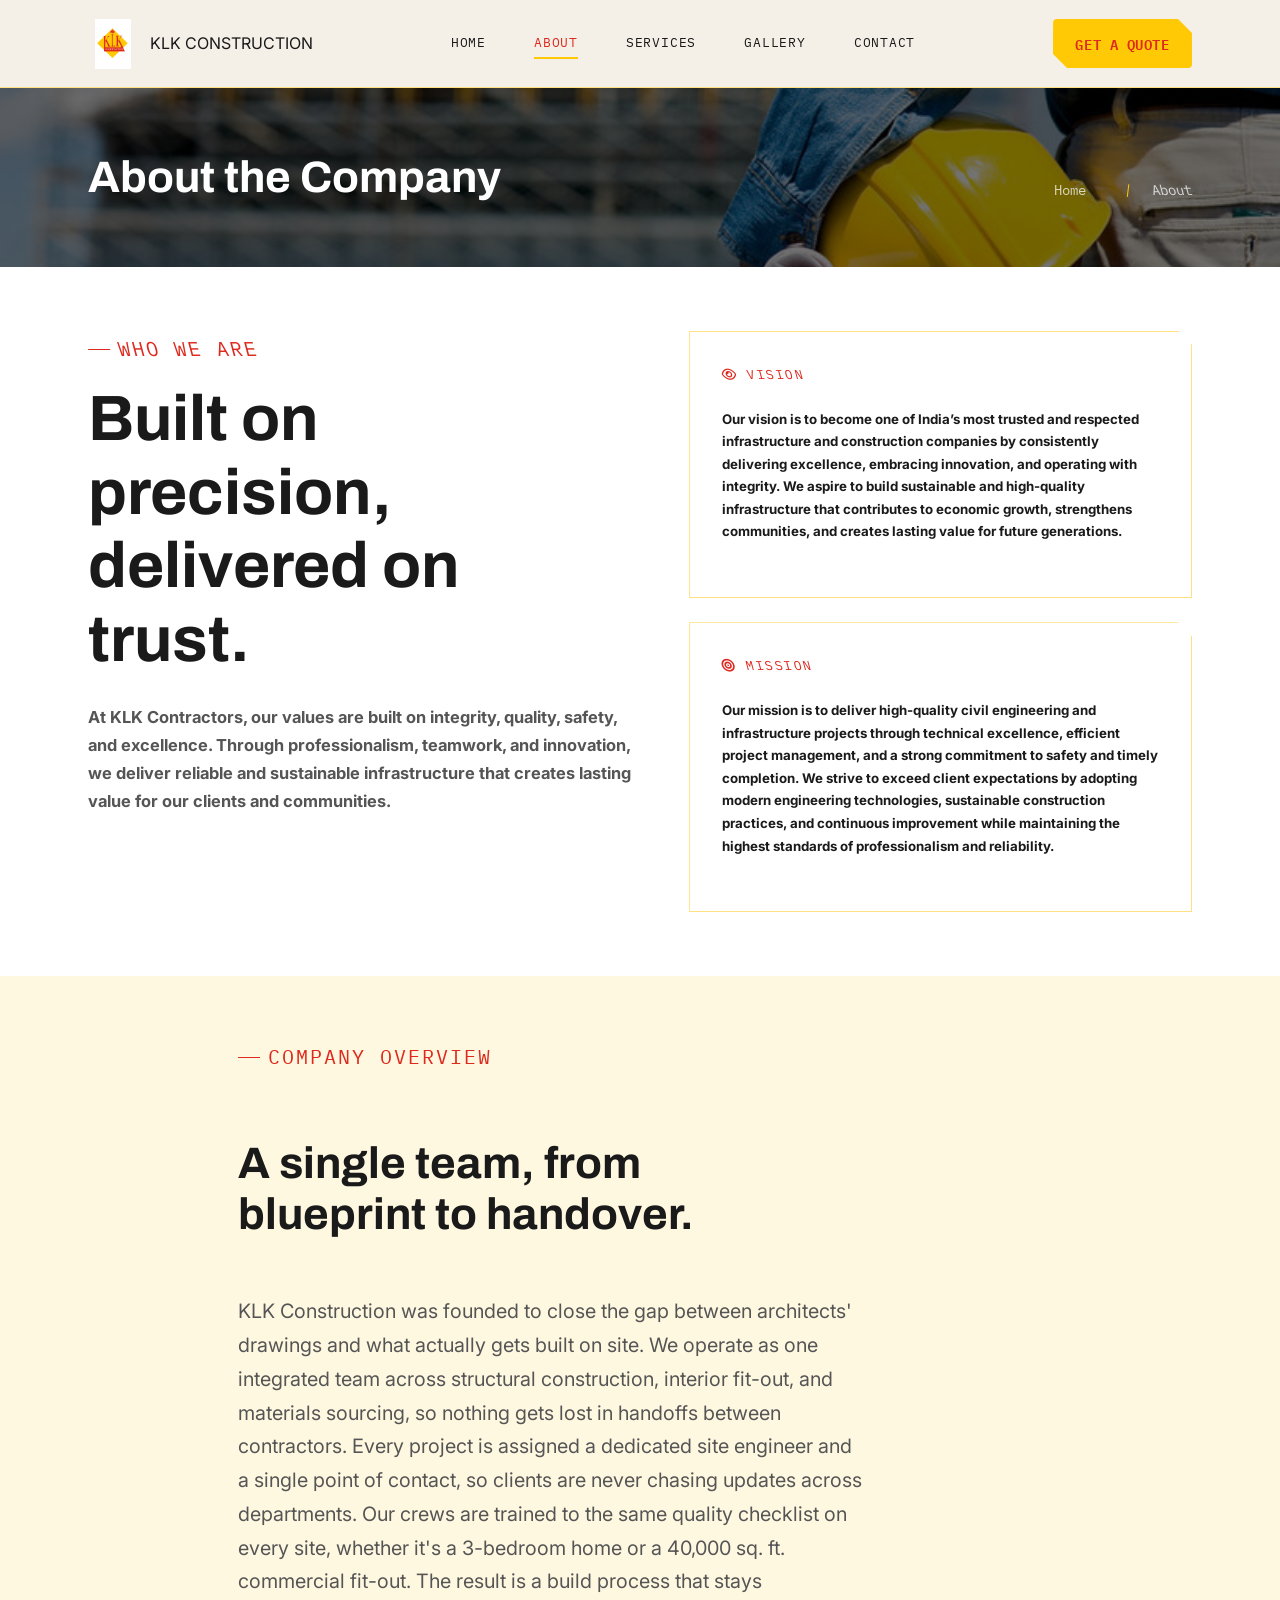
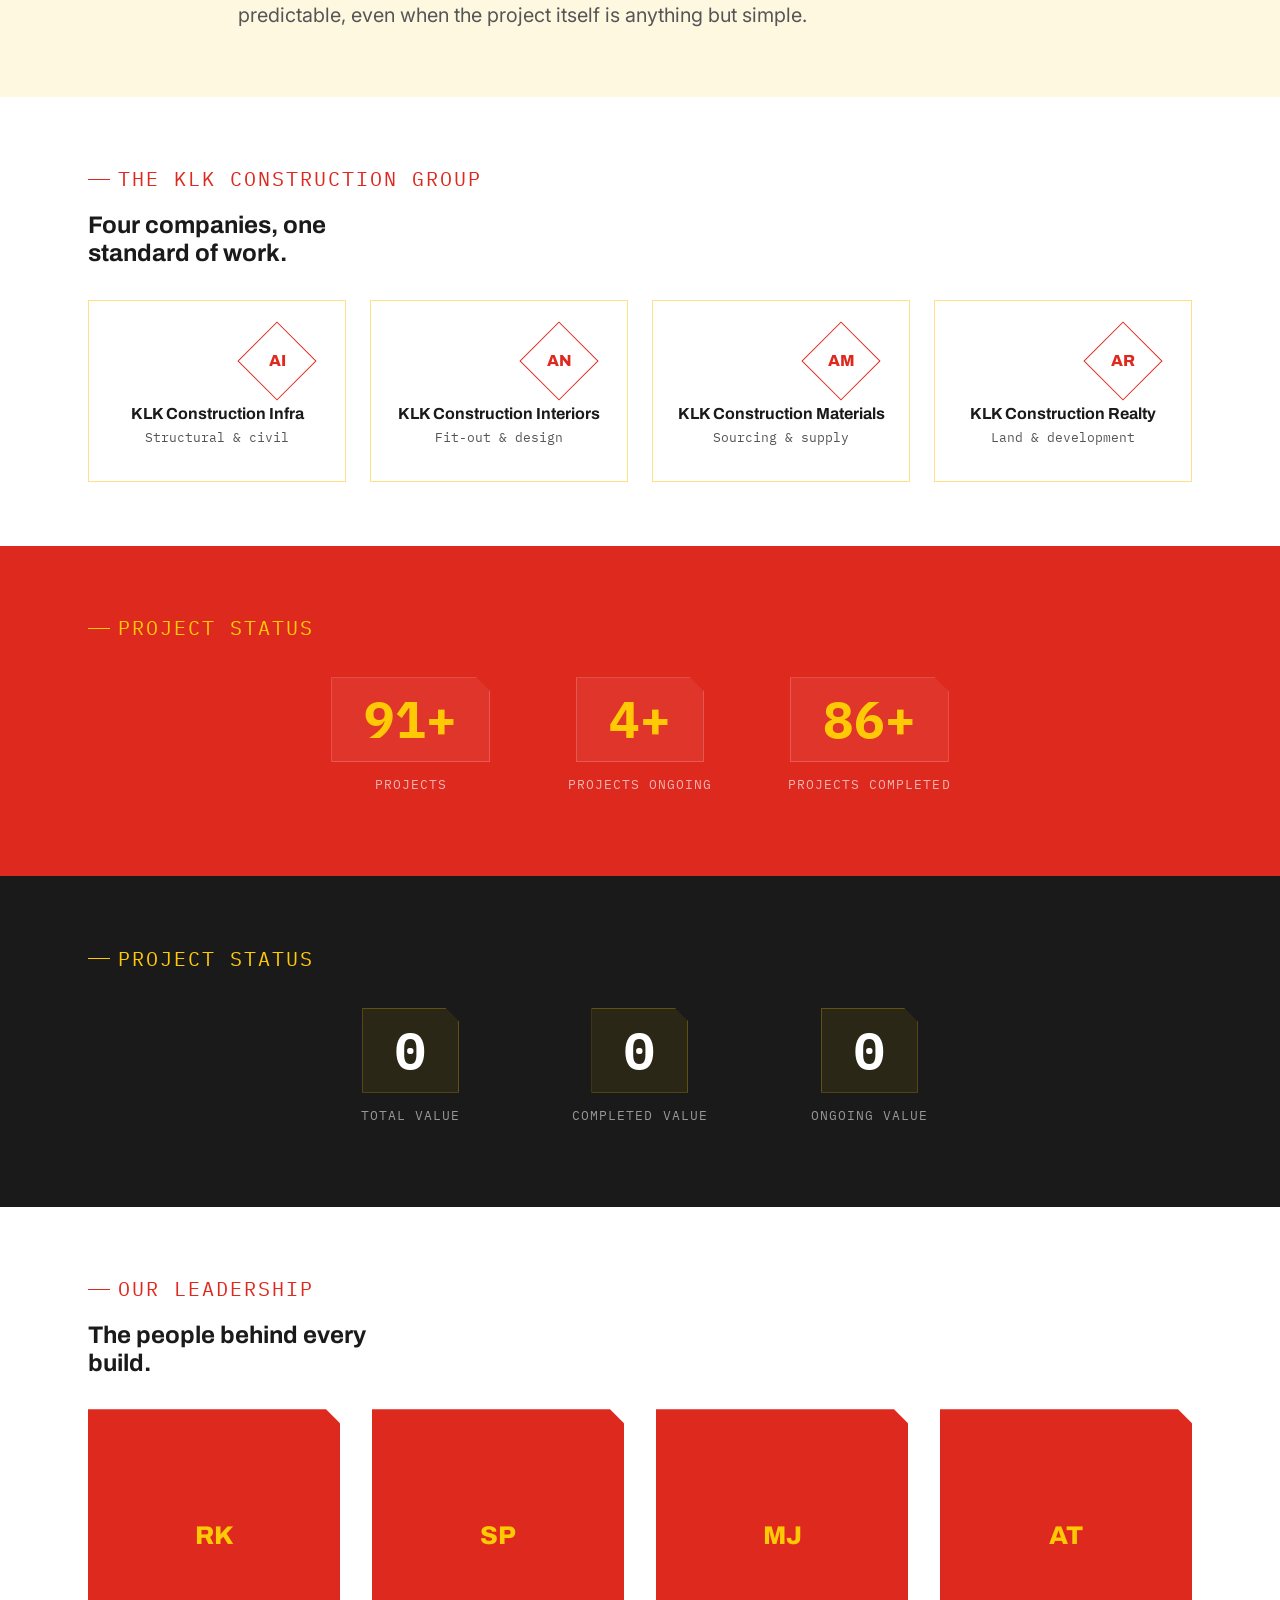
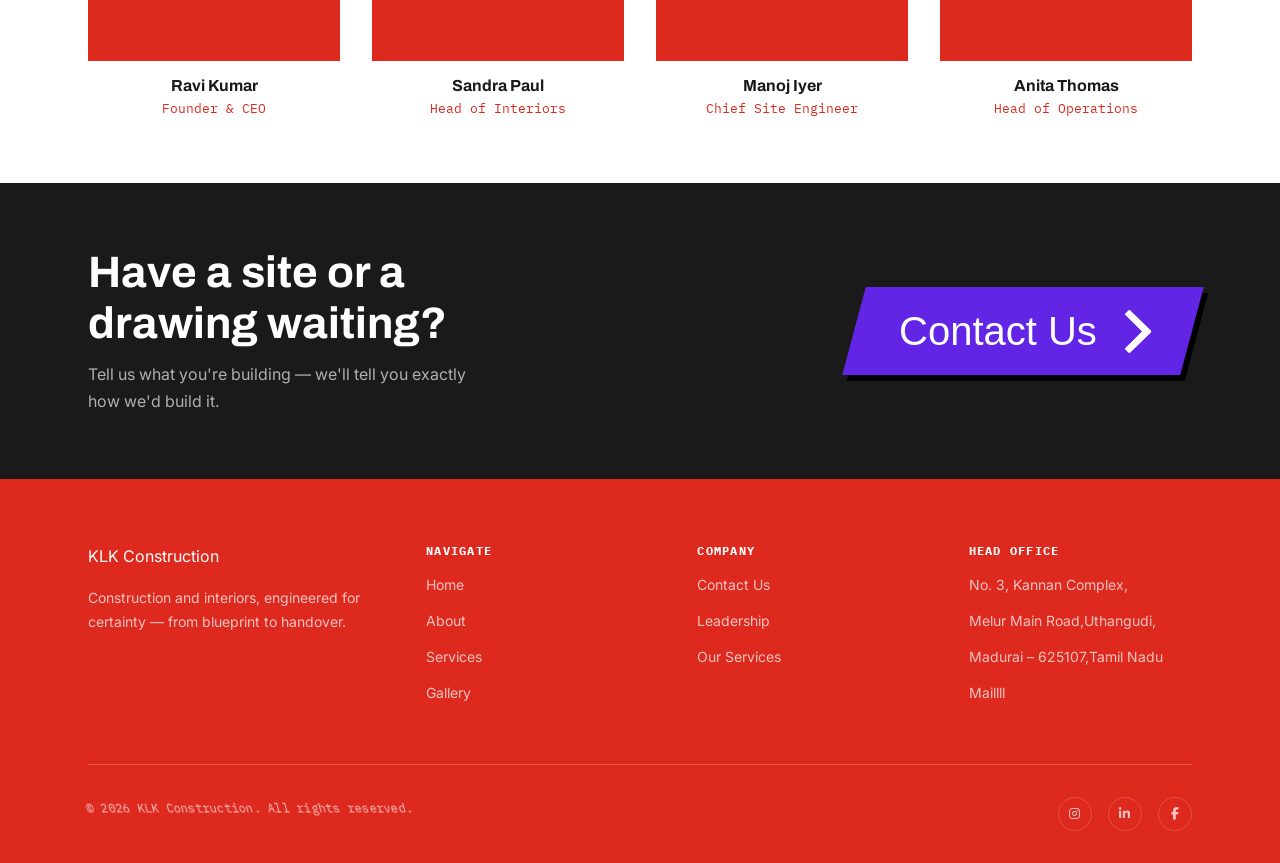
==== project/about.html @ e930159a "After about and cotact us initial commit" ====
<!doctype html>
<html lang="en">
  <head>
    <meta charset="UTF-8" />
    <meta name="viewport" content="width=device-width, initial-scale=1.0" />
    <title>About Us — KLK Construction | Construction &amp; Interiors</title>
    <meta
      name="description"
      content="KLK Construction is a construction and interiors company delivering precision-built spaces — from vision to handover."
    />

    <!-- Google Fonts -->
    <link rel="preconnect" href="https://fonts.googleapis.com" />
    <link rel="preconnect" href="https://fonts.gstatic.com" crossorigin />
    <link
      href="https://fonts.googleapis.com/css2?family=Archivo:wght@600;700;800&amp;family=Inter:wght@400;500;600&amp;family=IBM+Plex+Mono:wght@500;600&amp;display=swap"
      rel="stylesheet"
    />

    <!-- Font Awesome -->
    <link
      rel="stylesheet"
      href="https://cdnjs.cloudflare.com/ajax/libs/font-awesome/6.5.1/css/all.min.css"
    />

    <!-- AOS (Animate On Scroll) -->
    <link rel="stylesheet" href="https://unpkg.com/aos@2.3.1/dist/aos.css" />

    <!-- Site styles -->
    <link rel="stylesheet" href="css/style.css" />
    <link rel="stylesheet" href="./about.css" />
    <link rel="stylesheet" href="css/animations.css" />
  </head>
  <body>
    <!-- ============================= NAVBAR ============================= -->
    <header class="navbar">
      <div class="navbar__inner">
        <a href="index.html" class="navbar__logo">
          <img
            src="assets/images/logo.png"
            alt="KLK Construction Logo"
            class="navbar__logo-img"
          />
          <div>
            <span>KLK</span> CONSTRUCTION
            <small></small>
          </div>
        </a>

        <nav class="navbar__links" aria-label="Primary">
          <a href="index.html">Home</a>
          <a href="about.html" class="is-active">About</a>
          <a href="services.html">Services</a>
          <a href="gallery.html">Gallery</a>
          <a href="contact.html">Contact</a>
        </nav>

        <div class="navbar__actions">
          <a href="contact.html" class="btn btn--primary navbar__cta"
            >Get a Quote</a
          >
          <button
            class="navbar__toggle"
            aria-label="Toggle menu"
            aria-expanded="false"
          >
            <span></span><span></span><span></span>
          </button>
        </div>
      </div>

      <div class="navbar__mobile">
        <div class="navbar__mobile__inner">
          <a href="index.html"><span>01</span>Home</a>
          <a href="about.html"><span>02</span>About</a>
          <a href="services.html"><span>03</span>Services</a>
          <a href="gallery.html"><span>04</span>Gallery</a>
          <a href="contact.html"><span>05</span>Contact</a>
          <a
            href="contact.html"
            class="btn btn--primary"
            style="margin-top: 1rem; width: fit-content"
            >Get a Quote</a
          >
        </div>
      </div>
    </header>

    <!-- ============================= PAGE HEADER ============================= -->
    <section class="page-header page-header--about">
      <div class="container page-header__inner">
        <div>
          <!-- <span class="eyebrow eyebrow--light">Sheet 02 / About</span> -->
          <h1>About the Company</h1>
        </div>
        <p class="page-header__crumb">
          <a href="index.html">Home</a> <span class="sep">/</span>
          <span>About</span>
        </p>
      </div>
    </section>

    <!-- ============================= ABOUT INTRO ============================= -->
    <section class="about-intro">
      <div class="container about-intro__grid">
        <div data-aos="fade-up">
          <span class="eyebrow">Who We Are</span>
          <h2 class="about-intro__heading">
            Built on precision, delivered on trust.
          </h2>
          <div class="about-intro__lede">
            <h5>
              At KLK Contractors, our values are built on integrity, quality,
              safety, and excellence. Through professionalism, teamwork, and
              innovation, we deliver reliable and sustainable infrastructure
              that creates lasting value for our clients and communities.
            </h5>
          </div>
        </div>

        <div class="vmn-stack">
          <div
            class="vmn-card corner-frame"
            data-aos="fade-up"
            data-aos-delay="0"
          >
            <span class="vmn-card__tag">
              <i class="fa-regular fa-eye"></i>
              Vision
            </span>
            <h5>
              Our vision is to become one of India’s most trusted and respected
              infrastructure and construction companies by consistently
              delivering excellence, embracing innovation, and operating with
              integrity. We aspire to build sustainable and high-quality
              infrastructure that contributes to economic growth, strengthens
              communities, and creates lasting value for future generations.
            </h5>
          </div>

          <div class="vmn-card" data-aos="fade-up" data-aos-delay="100">
            <span class="vmn-card__tag">
              <i class="fa-solid fa-bullseye"></i>
              Mission
            </span>
            <h5>
              Our mission is to deliver high-quality civil engineering and
              infrastructure projects through technical excellence, efficient
              project management, and a strong commitment to safety and timely
              completion. We strive to exceed client expectations by adopting
              modern engineering technologies, sustainable construction
              practices, and continuous improvement while maintaining the
              highest standards of professionalism and reliability.
            </h5>
          </div>

          <!-- <div class="vmn-card" data-aos="fade-up" data-aos-delay="200">
        <span class="vmn-card__tag">Note</span>
        <h3>A working principle, not a slogan.</h3>
        <p>Every drawing we're handed comes back as a building — on schedule, on budget, on spec.</p>
      </div> -->
        </div>
      </div>
    </section>

    <!-- ============================= OVERVIEW ============================= -->
    <section class="overview">
      <div class="container overview__inner">
        <span class="eyebrow" data-aos="fade-up">Company Overview</span>
        <h2 data-aos="fade-up">A single team, from blueprint to handover.</h2>
        <p class="overview__desc" data-aos="fade-up" data-aos-delay="100">
          KLK Construction was founded to close the gap between architects'
          drawings and what actually gets built on site. We operate as one
          integrated team across structural construction, interior fit-out, and
          materials sourcing, so nothing gets lost in handoffs between
          contractors. Every project is assigned a dedicated site engineer and a
          single point of contact, so clients are never chasing updates across
          departments. Our crews are trained to the same quality checklist on
          every site, whether it's a 3-bedroom home or a 40,000 sq. ft.
          commercial fit-out. The result is a build process that stays
          predictable, even when the project itself is anything but simple.
        </p>
      </div>
    </section>

    <!-- ============================= GROUP / SUB-COMPANIES ============================= -->
    <section class="group">
      <div class="container">
        <span class="eyebrow" data-aos="fade-up"
          >The KLK Construction Group</span
        >
        <h2
          data-aos="fade-up"
          style="margin-bottom: var(--space-6); max-width: 22ch"
        >
          Four companies, one standard of work.
        </h2>

        <div class="group-grid">
          <div class="group-card" data-aos="fade-up" data-aos-delay="0">
            <div class="group-card__mark"><span>AI</span></div>
            <h3>KLK Construction Infra</h3>
            <p>Structural &amp; civil</p>
          </div>
          <div class="group-card" data-aos="fade-up" data-aos-delay="80">
            <div class="group-card__mark"><span>AN</span></div>
            <h3>KLK Construction Interiors</h3>
            <p>Fit-out &amp; design</p>
          </div>
          <div class="group-card" data-aos="fade-up" data-aos-delay="160">
            <div class="group-card__mark"><span>AM</span></div>
            <h3>KLK Construction Materials</h3>
            <p>Sourcing &amp; supply</p>
          </div>
          <div class="group-card" data-aos="fade-up" data-aos-delay="240">
            <div class="group-card__mark"><span>AR</span></div>
            <h3>KLK Construction Realty</h3>
            <p>Land &amp; development</p>
          </div>
        </div>
      </div>
    </section>

    <!-- ============================= PROJECT STATUS COUNTERS ============================= -->
    <section class="status-band blueprint-grid">
      <div class="container">
        <span class="eyebrow eyebrow--light" data-aos="fade-up"
          >Project Status</span
        >
        <div class="status-band__grid">
          <div class="stat" data-aos="fade-up">
            <div class="stat__num" data-count-to="114" data-suffix="+">0</div>
            <div class="stat__label">Projects</div>
          </div>
          <div class="stat" data-aos="fade-up">
            <div class="stat__num" data-count-to="6" data-suffix="+">0</div>
            <div class="stat__label">Projects Ongoing</div>
          </div>
          <div class="stat" data-aos="fade-up" data-aos-delay="120">
            <div class="stat__num" data-count-to="108" data-suffix="+">0</div>
            <div class="stat__label">Projects Completed</div>
          </div>
        </div>
      </div>
    </section>
    <section class="status-band status-band--alt blueprint-grid">
      <div class="container">
        <span class="eyebrow eyebrow--light" data-aos="fade-up"
          >Project Status</span
        >
        <div class="status-band__grid">
          <div class="stat" data-aos="fade-up">
            <div class="stat__num" data-count-to="100" data-suffix="+">0</div>
            <div class="stat__label">Total Value</div>
          </div>
          <div class="stat" data-aos="fade-up" data-aos-delay="120">
            <div class="stat__num" data-count-to="100" data-suffix="+">0</div>
            <div class="stat__label">Completed Value</div>
          </div>
          <div class="stat" data-aos="fade-up" data-aos-delay="120">
            <div class="stat__num" data-count-to="100" data-suffix="+">0</div>
            <div class="stat__label">Ongoing Value</div>
          </div>
        </div>
      </div>
    </section>

    <!-- ============================= LEADERSHIP ============================= -->
    <section class="leadership">
      <div class="container">
        <span class="eyebrow" data-aos="fade-up">Our Leadership</span>
        <h2
          data-aos="fade-up"
          style="margin-bottom: var(--space-6); max-width: 20ch"
        >
          The people behind every build.
        </h2>

        <div class="leaders-grid">
          <div class="leader-card" data-aos="fade-up" data-aos-delay="0">
            <div class="leader-card__avatar">RK</div>
            <h3>Ravi Kumar</h3>
            <p>Founder &amp; CEO</p>
          </div>
          <div class="leader-card" data-aos="fade-up" data-aos-delay="80">
            <div class="leader-card__avatar">SP</div>
            <h3>Sandra Paul</h3>
            <p>Head of Interiors</p>
          </div>
          <div class="leader-card" data-aos="fade-up" data-aos-delay="160">
            <div class="leader-card__avatar">MJ</div>
            <h3>Manoj Iyer</h3>
            <p>Chief Site Engineer</p>
          </div>
          <div class="leader-card" data-aos="fade-up" data-aos-delay="240">
            <div class="leader-card__avatar">AT</div>
            <h3>Anita Thomas</h3>
            <p>Head of Operations</p>
          </div>
        </div>
      </div>
    </section>

    <!-- ============================= CONTACT CTA ============================= -->
    <section class="cta-band">
      <div class="container cta-band__inner">
        <div data-aos="fade-up">
          <h2>Have a site or a drawing waiting?</h2>
          <p>
            Tell us what you're building — we'll tell you exactly how we'd build
            it.
          </p>
        </div>
        <!-- <a href="contact.html" class="btn btn--primary" data-aos="fade-up" data-aos-delay="100">Contact Us <i class="fa-solid fa-arrow-right"></i></a> -->
        <!-- designed by me... enjoy! -->
        <div class="wrapper">
          <a class="cta" href="#">
            <span>Contact Us</span>
            <span>
              <svg
                width="66px"
                height="43px"
                viewBox="0 0 66 43"
                version="1.1"
                xmlns="http://www.w3.org/2000/svg"
                xmlns:xlink="http://www.w3.org/1999/xlink"
              >
                <g
                  id="arrow"
                  stroke="none"
                  stroke-width="1"
                  fill="none"
                  fill-rule="evenodd"
                >
                  <path
                    class="one"
                    d="M40.1543933,3.89485454 L43.9763149,0.139296592 C44.1708311,-0.0518420739 44.4826329,-0.0518571125 44.6771675,0.139262789 L65.6916134,20.7848311 C66.0855801,21.1718824 66.0911863,21.8050225 65.704135,22.1989893 C65.7000188,22.2031791 65.6958657,22.2073326 65.6916762,22.2114492 L44.677098,42.8607841 C44.4825957,43.0519059 44.1708242,43.0519358 43.9762853,42.8608513 L40.1545186,39.1069479 C39.9575152,38.9134427 39.9546793,38.5968729 40.1481845,38.3998695 C40.1502893,38.3977268 40.1524132,38.395603 40.1545562,38.3934985 L56.9937789,21.8567812 C57.1908028,21.6632968 57.193672,21.3467273 57.0001876,21.1497035 C56.9980647,21.1475418 56.9959223,21.1453995 56.9937605,21.1432767 L40.1545208,4.60825197 C39.9574869,4.41477773 39.9546013,4.09820839 40.1480756,3.90117456 C40.1501626,3.89904911 40.1522686,3.89694235 40.1543933,3.89485454 Z"
                    fill="#FFFFFF"
                  ></path>
                  <path
                    class="two"
                    d="M20.1543933,3.89485454 L23.9763149,0.139296592 C24.1708311,-0.0518420739 24.4826329,-0.0518571125 24.6771675,0.139262789 L45.6916134,20.7848311 C46.0855801,21.1718824 46.0911863,21.8050225 45.704135,22.1989893 C45.7000188,22.2031791 45.6958657,22.2073326 45.6916762,22.2114492 L24.677098,42.8607841 C24.4825957,43.0519059 24.1708242,43.0519358 23.9762853,42.8608513 L20.1545186,39.1069479 C19.9575152,38.9134427 19.9546793,38.5968729 20.1481845,38.3998695 C20.1502893,38.3977268 20.1524132,38.395603 20.1545562,38.3934985 L36.9937789,21.8567812 C37.1908028,21.6632968 37.193672,21.3467273 37.0001876,21.1497035 C36.9980647,21.1475418 36.9959223,21.1453995 36.9937605,21.1432767 L20.1545208,4.60825197 C19.9574869,4.41477773 19.9546013,4.09820839 20.1480756,3.90117456 C20.1501626,3.89904911 20.1522686,3.89694235 20.1543933,3.89485454 Z"
                    fill="#FFFFFF"
                  ></path>
                  <path
                    class="three"
                    d="M0.154393339,3.89485454 L3.97631488,0.139296592 C4.17083111,-0.0518420739 4.48263286,-0.0518571125 4.67716753,0.139262789 L25.6916134,20.7848311 C26.0855801,21.1718824 26.0911863,21.8050225 25.704135,22.1989893 C25.7000188,22.2031791 25.6958657,22.2073326 25.6916762,22.2114492 L4.67709797,42.8607841 C4.48259567,43.0519059 4.17082418,43.0519358 3.97628526,42.8608513 L0.154518591,39.1069479 C-0.0424848215,38.9134427 -0.0453206733,38.5968729 0.148184538,38.3998695 C0.150289256,38.3977268 0.152413239,38.395603 0.154556228,38.3934985 L16.9937789,21.8567812 C17.1908028,21.6632968 17.193672,21.3467273 17.0001876,21.1497035 C16.9980647,21.1475418 16.9959223,21.1453995 16.9937605,21.1432767 L0.15452076,4.60825197 C-0.0425130651,4.41477773 -0.0453986756,4.09820839 0.148075568,3.90117456 C0.150162624,3.89904911 0.152268631,3.89694235 0.154393339,3.89485454 Z"
                    fill="#FFFFFF"
                  ></path>
                </g>
              </svg>
            </span>
          </a>
        </div>
      </div>
    </section>

    <!-- ============================= FOOTER ============================= -->
    <footer class="footer">
      <div class="container">
        <div class="footer__top">
          <div class="footer__brand">
            <a href="index.html" class="navbar__logo">KLK Construction</a>
            <p>
              Construction and interiors, engineered for certainty — from
              blueprint to handover.
            </p>
          </div>
          <div>
            <h4>Navigate</h4>
            <ul class="footer__links">
              <li><a href="index.html">Home</a></li>
              <li><a href="about.html">About</a></li>
              <li><a href="services.html">Services</a></li>
              <li><a href="gallery.html">Gallery</a></li>
            </ul>
          </div>
          <div>
            <h4>Company</h4>
            <ul class="footer__links">
              <li><a href="contact.html">Contact Us</a></li>
              <li><a href="about.html">Leadership</a></li>
              <li><a href="services.html">Our Services</a></li>
            </ul>
          </div>
          <div>
            <h4>Head Office</h4>
            <ul class="footer__links">
              <li>No. 3, Kannan Complex,</li>
              <li>Melur Main Road,Uthangudi,</li>
              <li>Madurai – 625107,Tamil Nadu</li>
              <li>Maillll</li>
            </ul>
          </div>
        </div>

        <div class="footer__bottom">
          <span>&copy; 2026 KLK Construction. All rights reserved.</span>
          <div class="footer__socials">
            <a href="#" aria-label="Instagram"
              ><i class="fa-brands fa-instagram"></i
            ></a>
            <a href="#" aria-label="LinkedIn"
              ><i class="fa-brands fa-linkedin-in"></i
            ></a>
            <a href="#" aria-label="Facebook"
              ><i class="fa-brands fa-facebook-f"></i
            ></a>
          </div>
        </div>
      </div>
    </footer>

    <!-- AOS -->
    <script src="https://unpkg.com/aos@2.3.1/dist/aos.js"></script>
    <script src="js/main.js"></script>
    <script src="js/animations.js"></script>
  </body>
</html>
---- project/css/style.css ----
/* ==========================================================================
   KLK CONSTRUCTION — Global Stylesheet
   Design language: architectural blueprint drafting
   (grid lines, registration corners, sheet numbering, title-block cards)
   ========================================================================== */
:root {
  /* ---- Color ---- */
  --color-bg: #ffffff;
  --color-bg-alt: #fff8e1;
  --color-surface: #ffffff;

  --color-ink: #1a1a1a;
  --color-steel: #555555;
  --color-steel-lt: #888888;

  --color-navy: #de291e;
  --color-navy-2: #b71c1c;

  --color-line: #ffe082;
  --color-line-dark: rgba(255, 255, 255, 0.18);

  --color-accent: #ffc905;
  --color-accent-dark: #de291e;

  --color-white: #ffffff;

  /* ---- Typography ---- */
  --font-display: "Archivo", sans-serif;
  --font-body: "Inter", sans-serif;
  --font-mono: "IBM Plex Mono", monospace;

  /* ---- Font Sizes ---- */
  --fs-h1: clamp(2.25rem, 1.2rem + 4.5vw, 4rem);
  --fs-h2: clamp(1.75rem, 1.2rem + 2.4vw, 2.75rem);
  --fs-h3: 1.375rem;
  --fs-lead: clamp(1.05rem, 1rem + 0.3vw, 1.25rem);
  --fs-body: 1rem;
  --fs-small: 0.875rem;
  --fs-eyebrow: 1.25rem;

  --lh-tight: 1.15;
  --lh-body: 1.7;

  /* ---- Spacing ---- */
  --space-1: 0.25rem;
  --space-2: 0.5rem;
  --space-3: 0.75rem;
  --space-4: 1rem;
  --space-5: 1.5rem;
  --space-6: 2rem;
  --space-7: 3rem;
  --space-8: 4rem;
  --space-9: 6rem;

  /* ---- Layout ---- */
  --container-w: 1200px;
  --radius-sm: 4px;
  --notch: 14px;

  --nav-h: 88px;
  --nav-h-shrunk: 64px;

  --ease: cubic-bezier(0.4, 0, 0.2, 1);
}

/* ==========================================================================
   Reset
   ========================================================================== */
*,
*::before,
*::after {
  box-sizing: border-box;
}
html {
  scroll-behavior: smooth;
}
body,
h1,
h2,
h3,
h4,
p,
figure,
blockquote {
  margin: 0;
}
ul {
  list-style: none;
  margin: 0;
  padding: 0;
}
a {
  text-decoration: none;
  color: inherit;
}
img {
  max-width: 100%;
  display: block;
}
button {
  font: inherit;
  cursor: pointer;
  border: none;
  background: none;
}
input,
textarea,
select {
  font: inherit;
}

@media (prefers-reduced-motion: reduce) {
  *,
  *::before,
  *::after {
    animation-duration: 0.001ms !important;
    animation-iteration-count: 1 !important;
    transition-duration: 0.001ms !important;
    scroll-behavior: auto !important;
  }
}

body {
  font-family: var(--font-body);
  font-size: var(--fs-body);
  line-height: var(--lh-body);
  color: var(--color-ink);
  background: var(--color-bg);
  -webkit-font-smoothing: antialiased;
}

h1,
h2,
h3,
h4 {
  font-family: var(--font-display);
  line-height: var(--lh-tight);
  color: var(--color-ink);
  font-weight: 700;
}

:focus-visible {
  outline: 2px solid var(--color-accent);
  outline-offset: 3px;
}

.container {
  max-width: var(--container-w);
  margin-inline: auto;
  padding-inline: var(--space-5);
}

@media (min-width: 768px) {
  .container {
    padding-inline: var(--space-7);
  }
}

section {
  padding-block: var(--space-8);
  position: relative;
}

/* ---- Eyebrow / sheet-number label (signature motif) ---- */
.eyebrow {
  display: inline-flex;
  align-items: center;
  gap: var(--space-2);
  font-family: var(--font-mono);
  font-size: var(--fs-eyebrow);
  letter-spacing: 0.1em;
  text-transform: uppercase;
  color: var(--color-accent-dark);
  margin-bottom: var(--space-4);
}
.eyebrow::before {
  content: "";
  width: 22px;
  height: 1px;
  background: var(--color-accent-dark);
  display: inline-block;
}
.eyebrow--light {
  color: var(--color-accent);
}
.eyebrow--light::before {
  background: var(--color-accent);
}

/* ---- Buttons ---- */
.btn {
  display: inline-flex;
  align-items: center;
  gap: var(--space-2);
  font-family: var(--font-mono);
  font-size: var(--fs-small);
  letter-spacing: 0.04em;
  text-transform: uppercase;
  padding: 0.9em 1.6em;
  border-radius: var(--radius-sm);
  transition:
    transform 0.25s var(--ease),
    background 0.25s var(--ease),
    color 0.25s var(--ease);
  clip-path: polygon(
    0 0,
    calc(100% - var(--notch)) 0,
    100% var(--notch),
    100% 100%,
    var(--notch) 100%,
    0 calc(100% - var(--notch))
  );
}
.btn--primary {
  background: var(--color-accent);
  color: var(--color-navy);
  font-weight: 600;
}
.btn--primary:hover {
  background: var(--color-line);
  transform: translateY(-2px);
}
.btn--outline {
  background: transparent;
  border: 1px solid var(--color-ink);
  color: var(--color-ink);
}
.btn--outline:hover {
  background: var(--color-ink);
  color: var(--color-bg);
}
.btn--outline-light {
  background: transparent;
  border: 1px solid var(--color-line-dark);
  color: var(--color-white);
}
.btn--outline-light:hover {
  background: var(--color-white);
  color: var(--color-navy);
}

/* ---- Blueprint grid backdrop (used behind page header / dark bands) ---- */
.blueprint-grid {
  background-image:
    linear-gradient(var(--color-line-dark) 1px, transparent 1px),
    linear-gradient(90deg, var(--color-line-dark) 1px, transparent 1px);
  background-size: 40px 40px;
}
.blueprint-grid--light {
  background-image:
    linear-gradient(rgba(20, 24, 28, 0.06) 1px, transparent 1px),
    linear-gradient(90deg, rgba(20, 24, 28, 0.06) 1px, transparent 1px);
  background-size: 32px 32px;
}

/* ---- Registration corner marks (signature motif) ---- */
.corner-frame {
  position: relative;
}
.corner-frame::before,
.corner-frame::after,
.corner-frame > .cf-tl,
.corner-frame > .cf-br {
  content: "";
  position: absolute;
  width: 18px;
  height: 18px;
  border: 2px solid var(--color-accent);
  pointer-events: none;
}
.corner-frame::before {
  top: -9px;
  left: -9px;
  border-right: none;
  border-bottom: none;
}
.corner-frame::after {
  bottom: -9px;
  right: -9px;
  border-left: none;
  border-top: none;
}

/* ==========================================================================
   Navbar
   ========================================================================== */
.navbar {
  position: sticky;
  top: 0;
  z-index: 500;
  height: var(--nav-h);
  display: flex;
  align-items: center;
  background: rgba(243, 239, 230, 0.92);
  backdrop-filter: blur(8px);
  border-bottom: 1px solid var(--color-line);
  transition:
    height 0.3s var(--ease),
    box-shadow 0.3s var(--ease);
}

.navbar.is-shrunk {
  height: var(--nav-h-shrunk);
  box-shadow: 0 6px 24px rgba(16, 35, 61, 0.08);
}

.navbar__inner {
  width: 100%;
  max-width: var(--container-w);
  margin-inline: auto;
  padding-inline: var(--space-5);
  display: flex;
  align-items: center;
  justify-content: space-between;
  gap: var(--space-5);
}

@media (min-width: 768px) {
  .navbar__inner {
    padding-inline: var(--space-7);
  }
}

/* ================= Logo ================= */

.navbar__logo {
  display: flex;
  align-items: center;
  gap: 12px;
  white-space: nowrap;
}

.navbar__logo-img {
  width: 50px;
  height: 50px;
  object-fit: contain;
  flex-shrink: 0;
}

.navbar__logo-text {
  display: flex;
  flex-direction: column;
  line-height: 1.1;
}

.navbar__logo-text strong {
  font-family: var(--font-display);
  font-size: 1.3rem;
  font-weight: 800;
  letter-spacing: 0.01em;
  color: var(--color-ink);
}

.navbar__logo-text strong span {
  color: var(--color-accent-dark);
}

.navbar__logo-text small {
  margin-top: 2px;
  font-family: var(--font-mono);
  font-size: 0.6rem;
  font-weight: 500;
  color: var(--color-steel);
  letter-spacing: 0.12em;
  text-transform: uppercase;
}

/* ================= Desktop Menu ================= */

.navbar__links {
  display: none;
  align-items: center;
  gap: var(--space-7);
  font-family: var(--font-mono);
  font-size: 0.82rem;
  letter-spacing: 0.06em;
  text-transform: uppercase;
}

.navbar__links a {
  position: relative;
  padding-block: 0.3em;
  color: var(--color-ink);
  transition: color 0.2s var(--ease);
}

.navbar__links a::after {
  content: "";
  position: absolute;
  left: 0;
  right: 100%;
  bottom: 0;
  height: 2px;
  background: var(--color-accent);
  transition: right 0.25s var(--ease);
}

.navbar__links a:hover {
  color: var(--color-accent-dark);
}

.navbar__links a:hover::after {
  right: 0;
}

.navbar__links a.is-active {
  color: var(--color-accent-dark);
}

.navbar__links a.is-active::after {
  right: 0;
}

.navbar__actions {
  display: flex;
  align-items: center;
  gap: var(--space-5);
}

.navbar__cta {
  display: none;
}

/* ================= Hamburger ================= */

.navbar__toggle {
  display: flex;
  flex-direction: column;
  gap: 5px;
  width: 26px;
  z-index: 600;
}

.navbar__toggle span {
  height: 2px;
  background: var(--color-ink);
  border-radius: 1px;
  transition:
    transform 0.3s var(--ease),
    opacity 0.3s var(--ease);
}

.navbar__toggle.is-open span:nth-child(1) {
  transform: translateY(7px) rotate(45deg);
}

.navbar__toggle.is-open span:nth-child(2) {
  opacity: 0;
}

.navbar__toggle.is-open span:nth-child(3) {
  transform: translateY(-7px) rotate(-45deg);
}

/* ================= Mobile Menu ================= */

.navbar__mobile {
  position: fixed;
  inset: var(--nav-h) 0 0 0;
  background: var(--color-bg);
  transform: translateX(100%);
  transition: transform 0.35s var(--ease);
  z-index: 490;
  overflow-y: auto;
}

.navbar__mobile.is-open {
  transform: translateX(0);
}

.navbar__mobile__inner {
  padding: var(--space-7) var(--space-5);
  display: flex;
  flex-direction: column;
  gap: var(--space-6);
}

.navbar__mobile a {
  font-family: var(--font-display);
  font-size: 1.6rem;
  font-weight: 700;
  display: flex;
  align-items: baseline;
  gap: var(--space-3);
}

.navbar__mobile a span {
  font-family: var(--font-mono);
  font-size: 0.8rem;
  color: var(--color-accent-dark);
}

/* ================= Desktop ================= */

@media (min-width: 1024px) {
  .navbar__links {
    display: flex;
  }

  .navbar__cta {
    display: inline-flex;
  }

  .navbar__toggle {
    display: none;
  }

  .navbar__mobile {
    display: none;
  }
}
/* ==========================================================================
   Footer
   ========================================================================== */
.footer {
  background: var(--color-navy);
  color: rgba(255, 255, 255, 0.72);
  padding-block: var(--space-8) var(--space-6);
}
.footer__top {
  display: grid;
  gap: var(--space-7);
  padding-bottom: var(--space-7);
  border-bottom: 1px solid var(--color-line-dark);
}
@media (min-width: 768px) {
  .footer__top {
    grid-template-columns: 1.3fr 1fr 1fr 1fr;
  }
}
.footer__brand .navbar__logo {
  color: var(--color-white);
}
.footer__brand p {
  margin-top: var(--space-4);
  font-size: var(--fs-small);
  max-width: 32ch;
}
.footer h4 {
  font-family: var(--font-mono);
  font-size: 0.78rem;
  letter-spacing: 0.1em;
  text-transform: uppercase;
  color: var(--color-white);
  margin-bottom: var(--space-4);
}
.footer__links li {
  margin-bottom: var(--space-3);
  font-size: var(--fs-small);
}
.footer__links a:hover {
  color: var(--color-accent);
}
.footer__bottom {
  display: flex;
  flex-wrap: wrap;
  gap: var(--space-4);
  justify-content: space-between;
  padding-top: var(--space-6);
  font-family: var(--font-mono);
  font-size: 0.78rem;
  letter-spacing: 0.02em;
}
.footer__socials {
  display: flex;
  gap: var(--space-4);
}
.footer__socials a {
  width: 34px;
  height: 34px;
  display: flex;
  align-items: center;
  justify-content: center;
  border: 1px solid var(--color-line-dark);
  border-radius: 50%;
  transition:
    background 0.2s var(--ease),
    border-color 0.2s var(--ease);
}
.footer__socials a:hover {
  background: var(--color-accent);
  border-color: var(--color-accent);
  color: var(--color-navy);
}

/* /* ==========================================================================
   Page header (blueprint band under navbar, used on inner pages)
   ========================================================================== */
/* .page-header {
  background: var(--color-navy);
  color: var(--color-white);
  padding-block: var(--space-7);
}
.page-header__inner {
  display: flex;
  flex-wrap: wrap;
  align-items: flex-end;
  justify-content: space-between;
  gap: var(--space-4);
}
.page-header h1 { font-size: var(--fs-h2); color: var(--color-white); }
.page-header__crumb {
  font-family: var(--font-mono);
  font-size: var(--fs-small);
  color: rgba(255,255,255,0.6);
  display: flex; align-items: center; gap: var(--space-2);
}
.page-header__crumb a:hover { color: var(--color-accent); }
.page-header__crumb .sep { color: var(--color-accent); } */
*/

/* ==========================================================================
   Page Header
   ========================================================================== */

   .page-header {
  position: relative;
  color: var(--color-white);
  padding-block: var(--space-9);
}
.page-header--about {
  background:
    linear-gradient(rgba(0, 0, 0, 0.55), rgba(0, 0, 0, 0.55)),
    url("../assets/images/aboutHeader.jpg") center/cover no-repeat;
}

.page-header__inner {
  position: relative;
  z-index: 2;

  display: flex;
  flex-wrap: wrap;
  align-items: flex-end;
  justify-content: space-between;
  gap: var(--space-4);
}

.page-header h1 {
  font-size: var(--fs-h2);
  color: var(--color-white);
}

.page-header__crumb {
  font-family: var(--font-mono);
  font-size: var(--fs-small);
  color: rgba(255, 255, 255, 0.75);

  display: flex;
  align-items: center;
  gap: var(--space-2);
}

.page-header__crumb a {
  transition: color 0.3s ease;
}

.page-header__crumb a:hover {
  color: var(--color-accent);
}

.page-header__crumb .sep {
  color: var(--color-accent);
}
/* ==========================================================================
   About — Intro (heading + copy / vision-mission-note cards)
   ========================================================================== */
.about-intro__grid {
  display: grid;
  gap: var(--space-7);
}
@media (min-width: 1024px) {
  .about-intro__grid {
    grid-template-columns: 1.1fr 1fr;
    align-items: start;
  }
}

.about-intro__heading {
  font-size: var(--fs-h1);
  max-width: 12ch;
}
.about-intro__lede {
  margin-top: var(--space-5);
  font-size: var(--fs-lead);
  color: var(--color-steel);
  max-width: 46ch;
}
.about-intro__lede p + p {
  margin-top: var(--space-3);
}

.vmn-stack {
  display: flex;
  flex-direction: column;
  gap: var(--space-5);
}

.vmn-card {
  background: var(--color-surface);
  border: 1px solid var(--color-line);
  padding: var(--space-6);
  clip-path: polygon(
    0 0,
    calc(100% - var(--notch)) 0,
    100% var(--notch),
    100% 100%,
    0 100%
  );
  position: relative;
}
.vmn-card__tag {
  font-family: var(--font-mono);
  font-size: 0.8rem;
  letter-spacing: 0.12em;
  text-transform: uppercase;
  color: var(--color-accent-dark);
  display: block;
  margin-bottom: var(--space-3);
}
.vmn-card h3 {
  font-size: 1.15rem;
  margin-bottom: var(--space-2);
}
.vmn-card p {
  color: var(--color-steel);
  font-size: var(--fs-small);
}
.vmn-card--dark {
  background: var(--color-navy);
  border-color: var(--color-navy);
}
.vmn-card--dark .vmn-card__tag {
  color: var(--color-accent);
}
.vmn-card--dark h3 {
  color: var(--color-white);
}
.vmn-card--dark p {
  color: rgba(255, 255, 255, 0.68);
}

/* ==========================================================================
   About — Overview (headline + 5-line description)
   ========================================================================== */
.overview {
  background: var(--color-bg-alt);
}
.overview__inner {
  display: grid;
  gap: var(--space-6);
  max-width: 900px;
}
.overview h2 {
  font-size: var(--fs-h2);
  max-width: 20ch;
}
.overview__desc {
  color: var(--color-steel);
  font-size: var(--fs-lead);
  max-width: 68ch;
}

/* ==========================================================================
   About — Group / sub-companies
   ========================================================================== */
.group-grid {
  display: grid;
  gap: var(--space-5);
  grid-template-columns: repeat(2, 1fr);
}
@media (min-width: 768px) {
  .group-grid {
    grid-template-columns: repeat(4, 1fr);
  }
}
.group-card {
  border: 1px solid var(--color-line);
  background: var(--color-surface);
  padding: var(--space-6) var(--space-5);
  text-align: center;
  transition:
    transform 0.3s var(--ease),
    border-color 0.3s var(--ease);
}
.group-card:hover {
  transform: translateY(-6px);
  border-color: var(--color-accent);
}
.group-card__mark {
  width: 56px;
  height: 56px;
  margin-inline: auto var(--space-4);
  margin-bottom: var(--space-4);
  border: 1px solid var(--color-navy);
  display: flex;
  align-items: center;
  justify-content: center;
  font-family: var(--font-display);
  font-weight: 800;
  color: var(--color-navy);
  transform: rotate(45deg);
}
.group-card__mark span {
  transform: rotate(-45deg);
}
.group-card h3 {
  font-size: 1rem;
  margin-bottom: var(--space-1);
}
.group-card p {
  font-size: 0.8rem;
  color: var(--color-steel);
  font-family: var(--font-mono);
}

/* ==========================================================================
   About — Project status counters
   ========================================================================== */
.status-band {
  background: var(--color-navy);
  color: var(--color-white);
  overflow: hidden;
}

.status-band__grid {
  display: grid;
  gap: var(--space-7);
  grid-template-columns: repeat(3, 1fr);
  text-align: center;
}

@media (max-width: 480px) {
  .status-band__grid {
    grid-template-columns: 1fr;
  }
}

@media (min-width: 768px) {
  .status-band__grid {
    grid-template-columns: repeat(3, 1fr);
    max-width: 640px;
    margin-inline: auto;
  }
}
.stat {
  padding-block: var(--space-4);
  position: relative;
}
/* .stat + .stat::before {
  content: "";
  position: absolute;
  left: -1px;
  top: 10%;
  bottom: 10%;
  width: 1px;
  background: var(--color-line-dark);
} */
.stat {
  padding-block: var(--space-4);
  position: relative;
  display: flex;
  flex-direction: column;
  align-items: center;
}

.stat__num {
  font-family: var(--font-mono);
  font-size: clamp(2rem, 1.6rem + 2vw, 3.25rem);
  font-weight: 700;
  color: var(--color-accent);
  line-height: 1;
  display: flex;
  align-items: baseline;
  justify-content: center;
  gap: 0.1em;

  /* box treatment */
  background: rgba(255, 255, 255, 0.06);
  border: 1px solid var(--color-line-dark);
  padding: var(--space-4) var(--space-6);
  clip-path: polygon(
    0 0,
    calc(100% - var(--notch)) 0,
    100% var(--notch),
    100% 100%,
    0 100%
  );
  transition: border-color 0.25s var(--ease), background 0.25s var(--ease);
}

.stat:hover .stat__num {
  border-color: var(--color-accent);
  background: rgba(255, 255, 255, 0.1);
}

.stat__label {
  margin-top: var(--space-4);
  font-family: var(--font-mono);
  font-size: 0.8rem;
  letter-spacing: 0.08em;
  text-transform: uppercase;
  color: rgba(255, 255, 255, 0.65);
}
.stat__label {
  margin-top: var(--space-3);
  font-family: var(--font-mono);
  font-size: 0.8rem;
  letter-spacing: 0.08em;
  text-transform: uppercase;
  color: rgba(255, 255, 255, 0.65);
}
/* ---- Status band — alt (value) theme ---- */
.status-band--alt {
  background: var(--color-ink);
}

.status-band--alt .stat__num {
  color: var(--color-white);
  background: rgba(255, 201, 5, 0.08);
  border-color: rgba(255, 201, 5, 0.25);
}

.status-band--alt .stat:hover .stat__num {
  border-color: var(--color-accent);
  background: rgba(255, 201, 5, 0.14);
}

.status-band--alt .stat__label {
  color: rgba(255, 255, 255, 0.55);
}

.status-band--alt .eyebrow--light {
  color: var(--color-accent);
}
/* ==========================================================================
   About — Leadership
   ========================================================================== */
.leaders-grid {
  display: grid;
  gap: var(--space-6);
  grid-template-columns: repeat(2, 1fr);
}
@media (min-width: 768px) {
  .leaders-grid {
    grid-template-columns: repeat(4, 1fr);
  }
}
.leader-card {
  text-align: center;
}
.leader-card__avatar {
  aspect-ratio: 1;
  background: var(--color-navy);
  color: var(--color-accent);
  display: flex;
  align-items: center;
  justify-content: center;
  font-family: var(--font-display);
  font-size: 1.6rem;
  font-weight: 800;
  margin-bottom: var(--space-4);
  position: relative;
  clip-path: polygon(
    0 0,
    calc(100% - var(--notch)) 0,
    100% var(--notch),
    100% 100%,
    0 100%
  );
}
.leader-card h3 {
  font-size: 1rem;
  margin-bottom: 2px;
}
.leader-card p {
  font-size: 0.8rem;
  font-family: var(--font-mono);
  color: var(--color-accent-dark);
}

/* ==========================================================================
   Contact CTA band
   ========================================================================== */
.cta-band {
  background: var(--color-ink);
  color: var(--color-white);
}
.cta-band__inner {
  display: flex;
  flex-wrap: wrap;
  align-items: center;
  justify-content: space-between;
  gap: var(--space-6);
}
.cta-band h2 {
  color: var(--color-white);
  font-size: var(--fs-h2);
  max-width: 16ch;
}
.cta-band p {
  color: rgba(255, 255, 255, 0.65);
  margin-top: var(--space-3);
  max-width: 40ch;
}




/* ==========================================================================
   Contact form
   ========================================================================== */
   /* ==========================================================================
   Page Header — contact variant
   ========================================================================== */
.page-header--contact {
  background:
    linear-gradient(rgba(0, 0, 0, 0.55), rgba(0, 0, 0, 0.55)),
    url("../assets/images/contactHeader.jpeg") center/cover no-repeat;
}

/* ==========================================================================
   Contact — form (left) + info (right) + map
   ========================================================================== */
.contact {
  background: var(--color-bg);
}

.contact__grid {
  display: grid;
  gap: var(--space-7);
}
@media (min-width: 1024px) {
  .contact__grid {
    grid-template-columns: 1.15fr 0.85fr;
    align-items: start;
  }
}

/* ---- Form card (left) ---- */
.contact-form {
  background: var(--color-surface);
  border: 1px solid var(--color-line);
  padding: var(--space-7);
  clip-path: polygon(
    0 0,
    calc(100% - var(--notch)) 0,
    100% var(--notch),
    100% 100%,
    0 100%
  );
}
@media (max-width: 480px) {
  .contact-form { padding: var(--space-5); }
}

.contact-form__title {
  font-size: var(--fs-h3);
  margin-bottom: var(--space-2);
}
.contact-form__note {
  color: var(--color-steel);
  font-size: var(--fs-small);
  margin-bottom: var(--space-6);
  max-width: 48ch;
}

.form-row {
  display: grid;
  gap: var(--space-5);
}
@media (min-width: 560px) {
  .form-row { grid-template-columns: 1fr 1fr; }
}

.form-field {
  display: flex;
  flex-direction: column;
  margin-bottom: var(--space-5);
}
.form-field__label {
  font-family: var(--font-mono);
  font-size: 0.75rem;
  letter-spacing: 0.08em;
  text-transform: uppercase;
  color: var(--color-steel);
  margin-bottom: var(--space-2);
}
.form-field__input,
.form-field__textarea,
.form-field__select {
  border: 1px solid var(--color-line);
  border-radius: var(--radius-sm);
  padding: var(--space-3) var(--space-4);
  background: var(--color-bg-alt);
  color: var(--color-ink);
  transition: border-color 0.25s var(--ease), background 0.25s var(--ease);
}
.form-field__input:focus,
.form-field__textarea:focus,
.form-field__select:focus {
  border-color: var(--color-accent-dark);
  background: var(--color-surface);
  outline: none;
}
.form-field__textarea {
  resize: vertical;
  min-height: 130px;
}

.contact-form .btn--primary i {
  transition: transform 0.25s var(--ease);
}
.contact-form .btn--primary:hover i {
  transform: translateX(3px);
}

.form-status {
  margin-top: var(--space-4);
  font-family: var(--font-mono);
  font-size: var(--fs-small);
  color: var(--color-accent-dark);
  display: none;
}
.form-status--visible { display: block; }

/* ---- Info card (right) ---- */
.contact-info {
  background: var(--color-navy);
  color: var(--color-white);
  padding: var(--space-6);
  clip-path: polygon(
    0 0,
    calc(100% - var(--notch)) 0,
    100% var(--notch),
    100% 100%,
    0 100%
  );
}

.info-list__item {
  display: flex;
  gap: var(--space-4);
  padding: var(--space-4) 0;
  border-top: 1px solid var(--color-line-dark);
}
.info-list__item:first-child {
  border-top: none;
  padding-top: 0;
}
.info-list__icon {
  flex-shrink: 0;
  width: 40px;
  height: 40px;
  display: flex;
  align-items: center;
  justify-content: center;
  background: rgba(255, 255, 255, 0.08);
  color: var(--color-accent);
  border-radius: var(--radius-sm);
  font-size: 1.1rem;
}
.info-list__title {
  font-family: var(--font-display);
  font-size: 0.95rem;
  font-weight: 700;
  color: var(--color-white);
  margin-bottom: 2px;
}
.info-list__text {
  font-family: var(--font-body);
  font-size: var(--fs-small);
  color: rgba(255, 255, 255, 0.7);
}
.info-list__text a:hover { color: var(--color-accent); }

.contact-info__socials {
  display: flex;
  gap: var(--space-4);
  margin-top: var(--space-6);
}
.contact-info__socials a {
  width: 38px;
  height: 38px;
  display: flex;
  align-items: center;
  justify-content: center;
  border: 1px solid var(--color-line-dark);
  border-radius: 50%;
  color: var(--color-white);
  transition: background 0.25s var(--ease), border-color 0.25s var(--ease);
}
.contact-info__socials a:hover {
  background: var(--color-accent);
  border-color: var(--color-accent);
  color: var(--color-navy);
}

/* ---- Map ---- */
.contact-map {
  margin-top: var(--space-8);
}
.contact-map__frame {
  position: relative;
  border: 1px solid var(--color-line);
  background: var(--color-surface);
  padding: var(--space-2);
}
.contact-map__iframe {
  width: 100%;
  height: 380px;
  border: 0;
  filter: grayscale(30%) contrast(1.05);
  display: block;
}
.contact-map__caption {
  display: flex;
  justify-content: space-between;
  align-items: center;
  padding: var(--space-4) var(--space-2) var(--space-1);
  font-family: var(--font-mono);
  font-size: 0.72rem;
  letter-spacing: 0.08em;
  text-transform: uppercase;
  color: var(--color-steel);
}


/* ==========================================================================
   About — Group cards, hover reveal panel
   ========================================================================== */
.group-card {
  position: relative;
  overflow: hidden;
  isolation: isolate;
}

.group-card__content {
  transition:
    transform 0.35s var(--ease),
    opacity 0.35s var(--ease);
}

.group-card__desc {
  position: absolute;
  inset: 0;
  z-index: 2;
  display: flex;
  align-items: center;
  padding: var(--space-5);
  background: var(--color-surface);
  border-left: 2px solid var(--color-navy);
  transform: translateX(100%);
  opacity: 0;
  pointer-events: none;
  transition:
    transform 0.35s var(--ease),
    opacity 0.3s var(--ease);
}

.group-card__desc p {
  font-size: 0.82rem;
  line-height: 1.6;
  color: var(--color-steel);
  text-align: left;
}

.group-card:hover .group-card__content {
  transform: translateX(-10px);
  opacity: 0.12;
}

.group-card:hover .group-card__desc {
  transform: translateX(0);
  opacity: 1;
  pointer-events: auto;
}

@media (prefers-reduced-motion: reduce) {
  .group-card__content,
  .group-card__desc {
    transition: none;
  }
}
---- project/about.css ----
.wrapper {
  display: flex;
  justify-content: center;
}

.cta {
    display: flex;
    padding: 10px 45px;
    text-decoration: none;
    font-family: 'Poppins', sans-serif;
    font-size: 40px;
    color: white;
    background: #6225E6;
    transition: 1s;
    box-shadow: 6px 6px 0 black;
    transform: skewX(-15deg);
}

.cta:focus {
   outline: none; 
}

.cta:hover {
    transition: 0.5s;
    box-shadow: 10px 10px 0 #FBC638;
}

.cta span:nth-child(2) {
    transition: 0.5s;
    margin-right: 0px;
}

.cta:hover  span:nth-child(2) {
    transition: 0.5s;
    margin-right: 45px;
}

  span {
    transform: skewX(15deg) 
  }

  span:nth-child(2) {
    width: 20px;
    margin-left: 30px;
    position: relative;
    top: 12%;
  }
  
/**************SVG****************/

path.one {
    transition: 0.4s;
    transform: translateX(-60%);
}

path.two {
    transition: 0.5s;
    transform: translateX(-30%);
}

.cta:hover path.three {
    animation: color_anim 1s infinite 0.2s;
}

.cta:hover path.one {
    transform: translateX(0%);
    animation: color_anim 1s infinite 0.6s;
}

.cta:hover path.two {
    transform: translateX(0%);
    animation: color_anim 1s infinite 0.4s;
}

/* SVG animations */

@keyframes color_anim {
    0% {
        fill: white;
    }
    50% {
        fill: #FBC638;
    }
    100% {
        fill: white;
    }
}
---- project/css/animations.css ----
/* ==========================================================================
   Animation support
   Base AOS behavior comes from the AOS library itself; this file only
   tunes durations/easing to match the design tokens and adds the few
   custom keyframes the site needs beyond scroll-reveal.
   ========================================================================== */

[data-aos] {
  transition-duration: 700ms !important;
  transition-timing-function: cubic-bezier(.4,0,.2,1) !important;
}

/* Underline sweep used on nav links is handled in style.css via ::after;
   this keyframe is for the logo mark on load. */
@keyframes markIn {
  from { opacity: 0; transform: translateY(6px); }
  to   { opacity: 1; transform: translateY(0); }
}
.navbar__logo { animation: markIn 0.6s cubic-bezier(.4,0,.2,1) both; }

/* Gentle pulse for the stat numbers once they finish counting, so the
   band doesn't feel static after the count-up completes. */
@keyframes statSettle {
  0%   { text-shadow: 0 0 0 rgba(226,166,59,0); }
  40%  { text-shadow: 0 0 18px rgba(226,166,59,0.55); }
  100% { text-shadow: 0 0 0 rgba(226,166,59,0); }
}
.stat__num.is-done { animation: statSettle 0.9s ease-out; }

@media (prefers-reduced-motion: reduce) {
  .navbar__logo { animation: none; }
  .stat__num.is-done { animation: none; }
}
/* ==========================================================================
   About — Overview (two-column: copy + callout stack)
   ========================================================================== */
.overview {
  background: var(--color-bg-alt);
}

.overview__grid {
  display: grid;
  gap: var(--space-7);
}
@media (min-width: 1024px) {
  .overview__grid {
    grid-template-columns: 1.15fr 0.85fr;
    align-items: start;
  }
}

.overview h2 {
  font-size: var(--fs-h2);
  max-width: 18ch;
  margin-top: var(--space-4);
}

.overview__desc {
  margin-top: var(--space-5);
  color: var(--color-steel);
  font-size: var(--fs-lead);
  max-width: 52ch;
}

/* ---- Right column: numbered callout stack ---- */
.overview__side {
  display: flex;
  flex-direction: column;
  gap: var(--space-4);
}

.overview__callout {
  display: flex;
  align-items: center;
  gap: var(--space-5);
  background: var(--color-surface);
  border: 1px solid var(--color-line);
  padding: var(--space-5) var(--space-6);
  clip-path: polygon(
    0 0,
    calc(100% - var(--notch)) 0,
    100% var(--notch),
    100% 100%,
    0 100%
  );
  transition:
    transform 0.3s var(--ease),
    border-color 0.3s var(--ease);
}

.overview__callout:hover {
  transform: translateX(6px);
  border-color: var(--color-accent-dark);
}

.overview__callout-num {
  font-family: var(--font-mono);
  font-size: 1.5rem;
  font-weight: 700;
  color: var(--color-accent-dark);
  line-height: 1;
  flex-shrink: 0;
}

.overview__callout p {
  font-family: var(--font-display);
  font-size: 1rem;
  font-weight: 700;
  color: var(--color-ink);
}
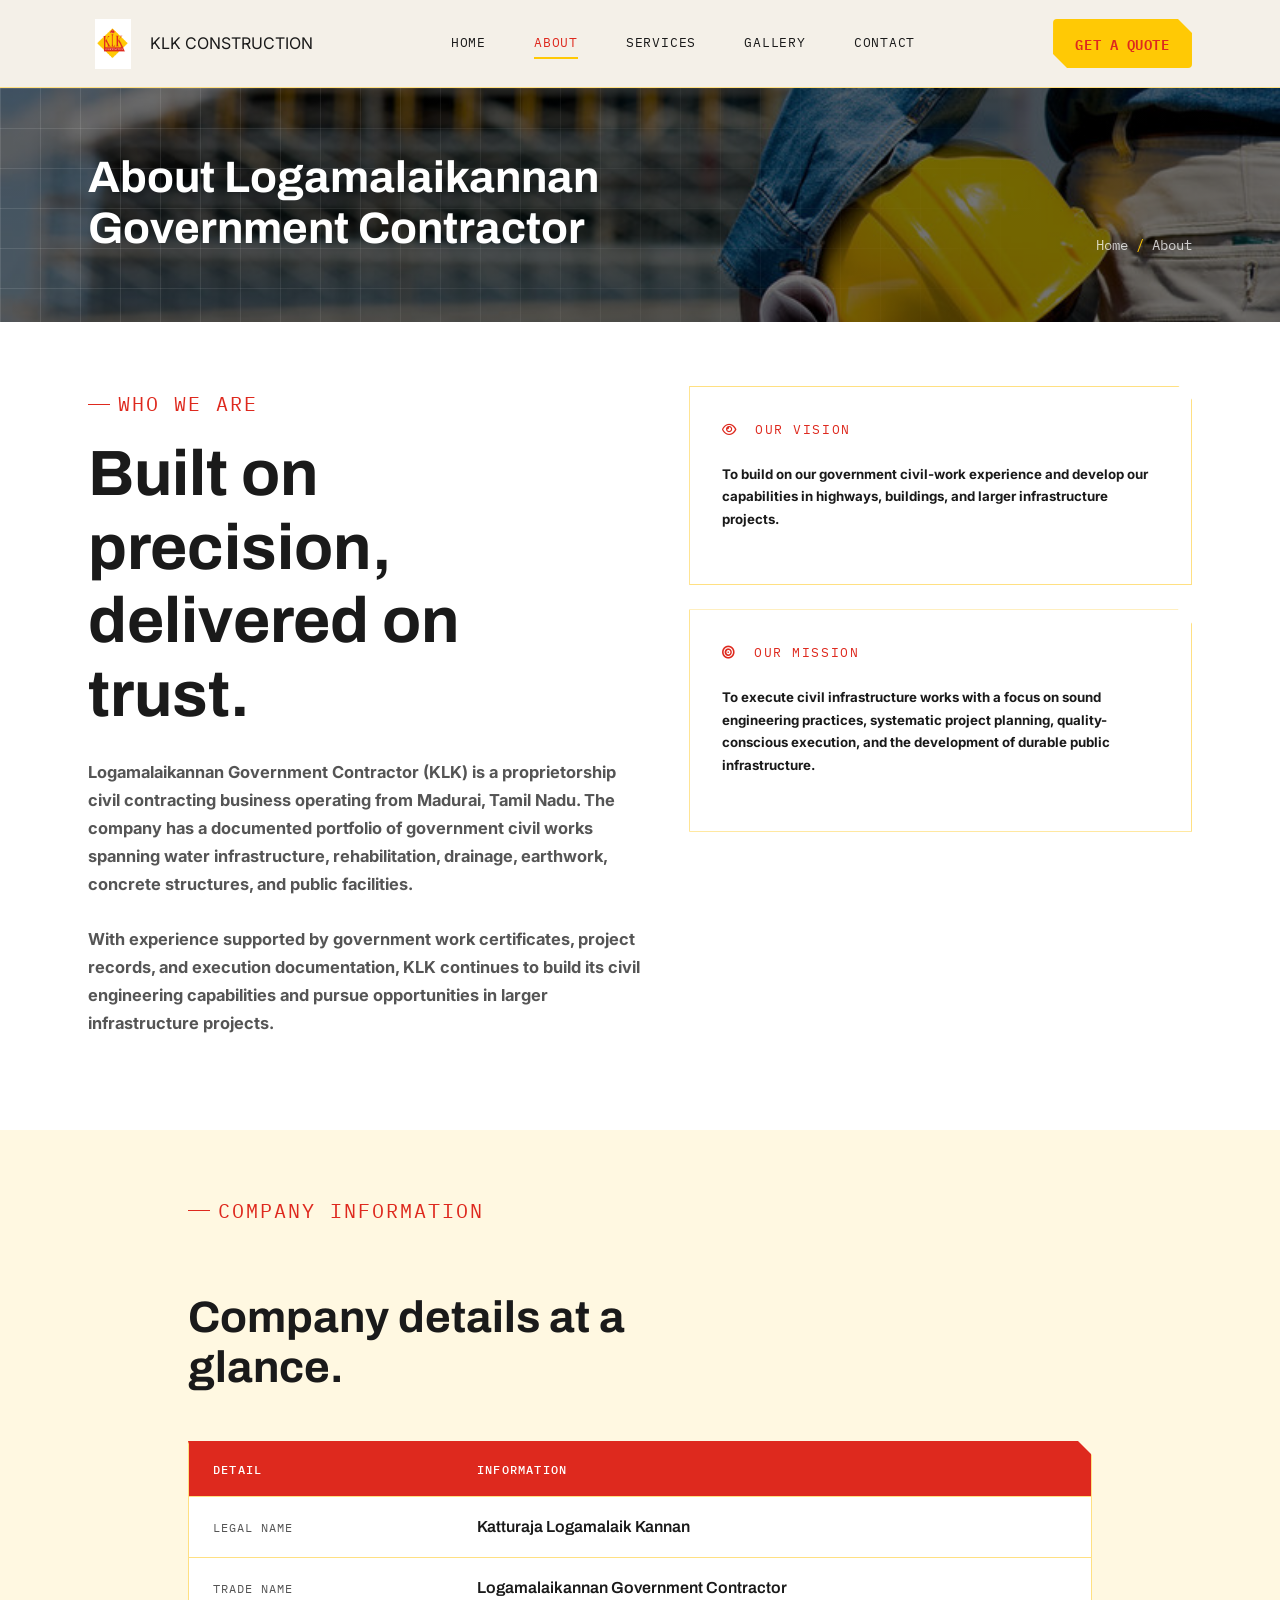
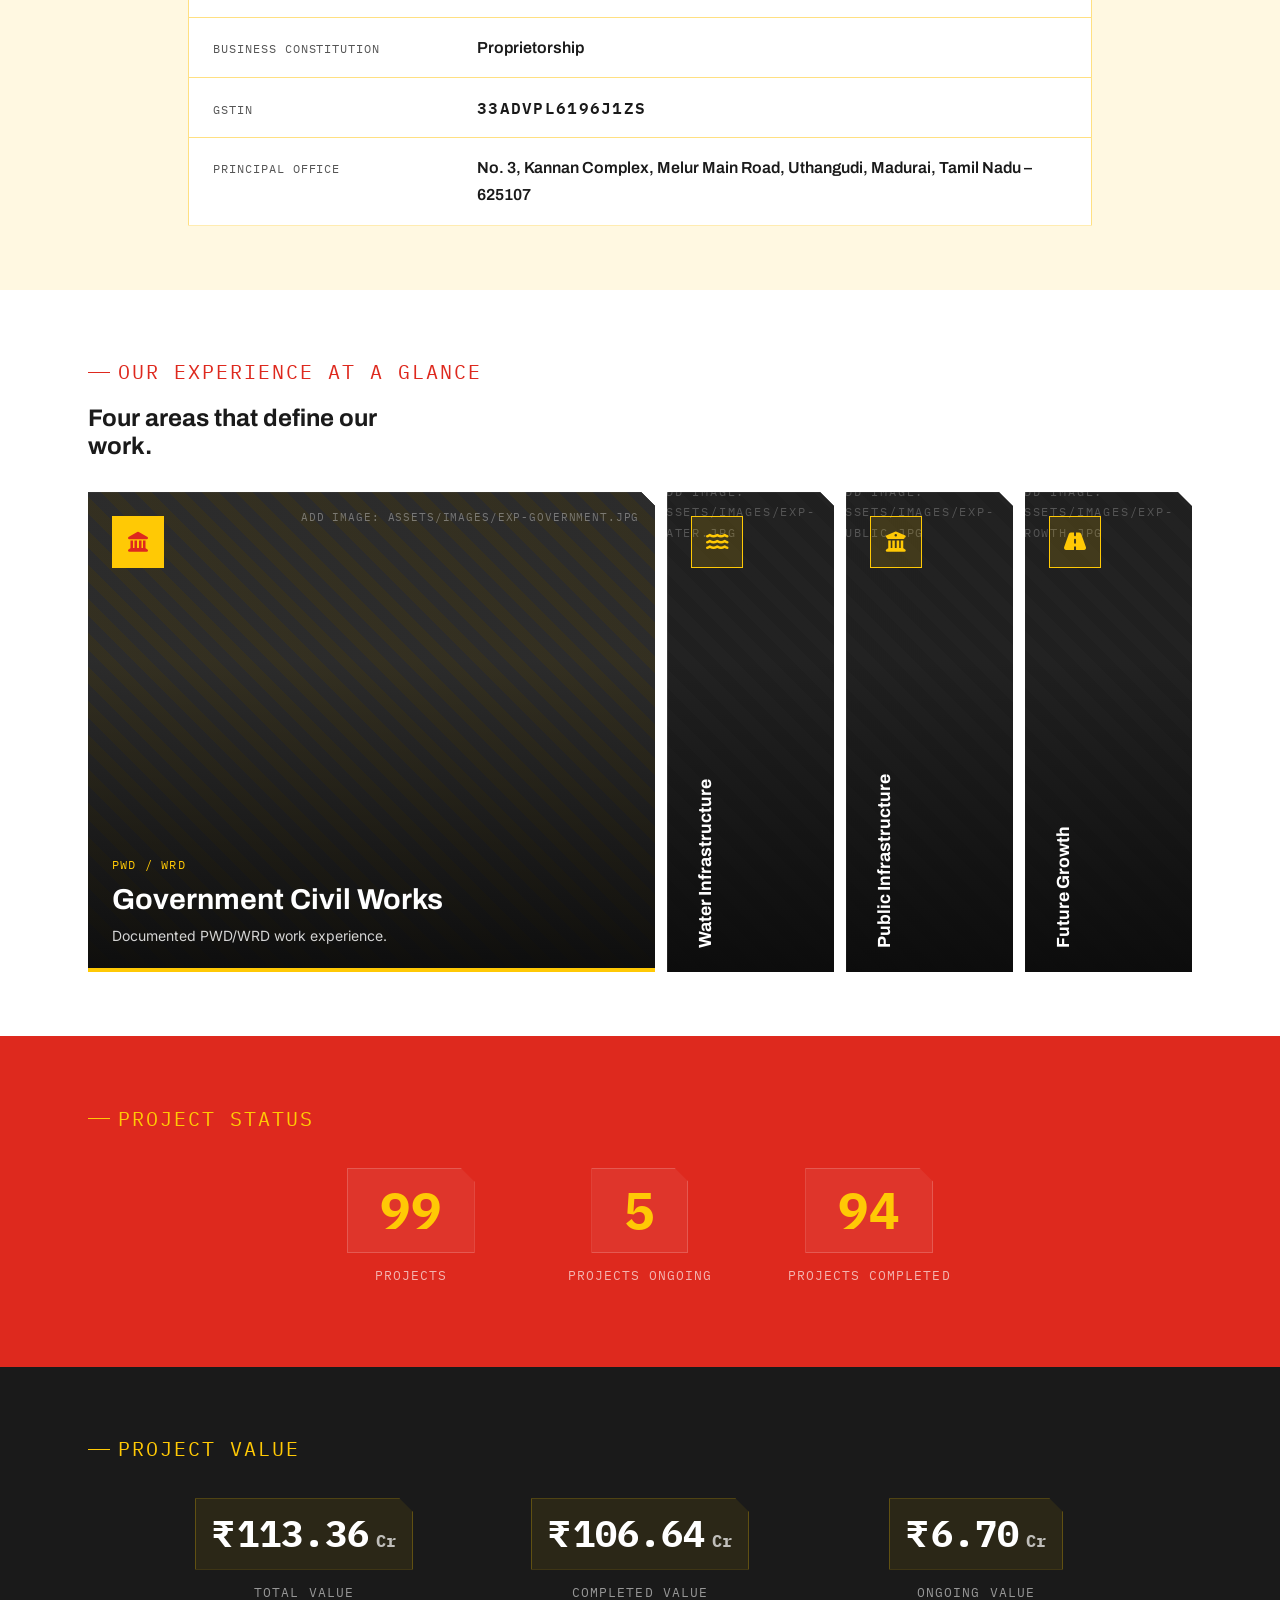
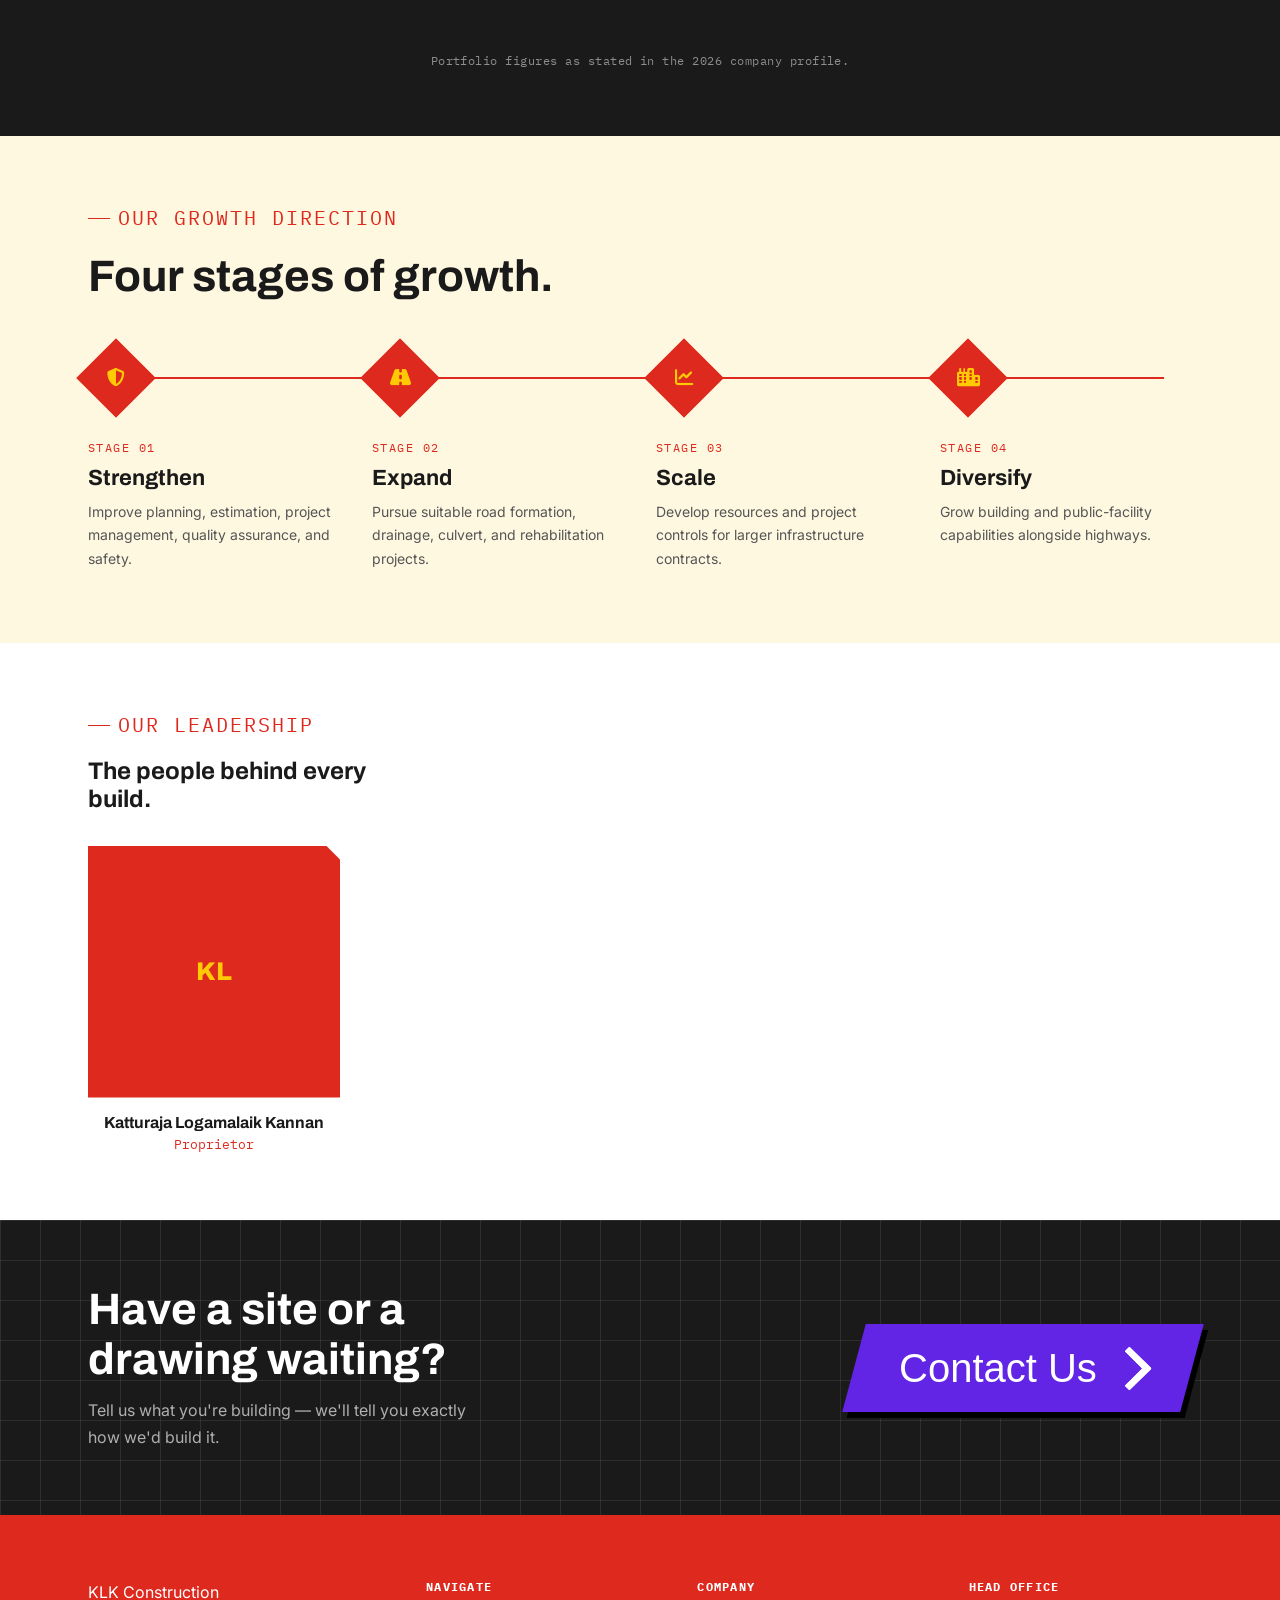
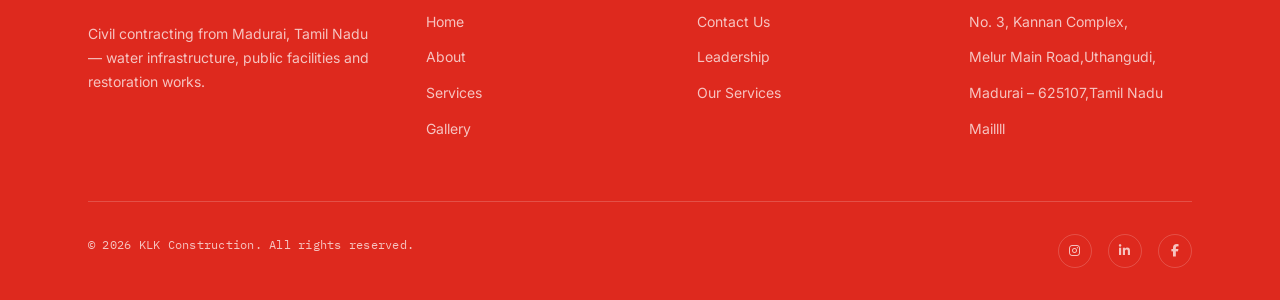
==== commit b1d14146: "basic site flow done" ====
--- a/project/about.html
+++ b/project/about.html
@@ -3,10 +3,10 @@
   <head>
     <meta charset="UTF-8" />
     <meta name="viewport" content="width=device-width, initial-scale=1.0" />
-    <title>About Us — KLK Construction | Construction &amp; Interiors</title>
+    <title>About Us — KLK | Logamalaikannan Government Contractor</title>
     <meta
       name="description"
-      content="KLK Construction is a construction and interiors company delivering precision-built spaces — from vision to handover."
+      content="Logamalaikannan Government Contractor (KLK) is a proprietorship civil contracting business in Madurai, Tamil Nadu, with a documented portfolio of government civil works."
     />
 
     <!-- Google Fonts -->
@@ -30,8 +30,12 @@
     <link rel="stylesheet" href="css/style.css" />
     <link rel="stylesheet" href="./about.css" />
     <link rel="stylesheet" href="css/animations.css" />
+    <link rel="stylesheet" href="css/about-extra.css" />
   </head>
   <body>
+    <!-- Scroll progress -->
+    <div class="read-progress" id="readProgress" aria-hidden="true"></div>
+
     <!-- ============================= NAVBAR ============================= -->
     <header class="navbar">
       <div class="navbar__inner">
@@ -88,10 +92,13 @@
 
     <!-- ============================= PAGE HEADER ============================= -->
     <section class="page-header page-header--about">
+      <div class="page-header__grid blueprint-grid" aria-hidden="true"></div>
       <div class="container page-header__inner">
         <div>
           <!-- <span class="eyebrow eyebrow--light">Sheet 02 / About</span> -->
-          <h1>About the Company</h1>
+          <h1 class="ph-title">
+            <span>About Logamalaikannan Government Contractor</span>
+          </h1>
         </div>
         <p class="page-header__crumb">
           <a href="index.html">Home</a> <span class="sep">/</span>
@@ -110,10 +117,17 @@
           </h2>
           <div class="about-intro__lede">
             <h5>
-              At KLK Contractors, our values are built on integrity, quality,
-              safety, and excellence. Through professionalism, teamwork, and
-              innovation, we deliver reliable and sustainable infrastructure
-              that creates lasting value for our clients and communities.
+              Logamalaikannan Government Contractor (KLK) is a proprietorship
+              civil contracting business operating from Madurai, Tamil Nadu. The
+              company has a documented portfolio of government civil works
+              spanning water infrastructure, rehabilitation, drainage,
+              earthwork, concrete structures, and public facilities.
+            </h5>
+            <h5>
+              With experience supported by government work certificates, project
+              records, and execution documentation, KLK continues to build its
+              civil engineering capabilities and pursue opportunities in larger
+              infrastructure projects.
             </h5>
           </div>
         </div>
@@ -126,97 +140,182 @@
           >
             <span class="vmn-card__tag">
               <i class="fa-regular fa-eye"></i>
-              Vision
+              Our Vision
             </span>
             <h5>
-              Our vision is to become one of India’s most trusted and respected
-              infrastructure and construction companies by consistently
-              delivering excellence, embracing innovation, and operating with
-              integrity. We aspire to build sustainable and high-quality
-              infrastructure that contributes to economic growth, strengthens
-              communities, and creates lasting value for future generations.
+              To build on our government civil-work experience and develop our
+              capabilities in highways, buildings, and larger infrastructure
+              projects.
             </h5>
           </div>
 
           <div class="vmn-card" data-aos="fade-up" data-aos-delay="100">
             <span class="vmn-card__tag">
               <i class="fa-solid fa-bullseye"></i>
-              Mission
+              Our Mission
             </span>
             <h5>
-              Our mission is to deliver high-quality civil engineering and
-              infrastructure projects through technical excellence, efficient
-              project management, and a strong commitment to safety and timely
-              completion. We strive to exceed client expectations by adopting
-              modern engineering technologies, sustainable construction
-              practices, and continuous improvement while maintaining the
-              highest standards of professionalism and reliability.
+              To execute civil infrastructure works with a focus on sound
+              engineering practices, systematic project planning,
+              quality-conscious execution, and the development of durable public
+              infrastructure.
             </h5>
           </div>
-
-          <!-- <div class="vmn-card" data-aos="fade-up" data-aos-delay="200">
-        <span class="vmn-card__tag">Note</span>
-        <h3>A working principle, not a slogan.</h3>
-        <p>Every drawing we're handed comes back as a building — on schedule, on budget, on spec.</p>
-      </div> -->
-        </div>
-      </div>
-    </section>
-
-    <!-- ============================= OVERVIEW ============================= -->
+        </div>
+      </div>
+    </section>
+
+    <!-- ============================= COMPANY OVERVIEW / INFORMATION ============================= -->
     <section class="overview">
       <div class="container overview__inner">
-        <span class="eyebrow" data-aos="fade-up">Company Overview</span>
-        <h2 data-aos="fade-up">A single team, from blueprint to handover.</h2>
-        <p class="overview__desc" data-aos="fade-up" data-aos-delay="100">
-          KLK Construction was founded to close the gap between architects'
-          drawings and what actually gets built on site. We operate as one
-          integrated team across structural construction, interior fit-out, and
-          materials sourcing, so nothing gets lost in handoffs between
-          contractors. Every project is assigned a dedicated site engineer and a
-          single point of contact, so clients are never chasing updates across
-          departments. Our crews are trained to the same quality checklist on
-          every site, whether it's a 3-bedroom home or a 40,000 sq. ft.
-          commercial fit-out. The result is a build process that stays
-          predictable, even when the project itself is anything but simple.
-        </p>
-      </div>
-    </section>
-
-    <!-- ============================= GROUP / SUB-COMPANIES ============================= -->
-    <section class="group">
+        <span class="eyebrow" data-aos="fade-up">Company Information</span>
+        <h2 data-aos="fade-up">Company details at a glance.</h2>
+
+        <dl class="info-table" data-aos="fade-up" data-aos-delay="100">
+          <div class="info-row info-row--head" aria-hidden="true">
+            <dt>Detail</dt>
+            <dd>Information</dd>
+          </div>
+          <div class="info-row" data-aos="fade-up" data-aos-delay="0">
+            <dt>Legal name</dt>
+            <dd>Katturaja Logamalaik Kannan</dd>
+          </div>
+          <div class="info-row" data-aos="fade-up" data-aos-delay="80">
+            <dt>Trade name</dt>
+            <dd>Logamalaikannan Government Contractor</dd>
+          </div>
+          <div class="info-row" data-aos="fade-up" data-aos-delay="160">
+            <dt>Business constitution</dt>
+            <dd>Proprietorship</dd>
+          </div>
+          <div
+            class="info-row info-row--mono"
+            data-aos="fade-up"
+            data-aos-delay="240"
+          >
+            <dt>GSTIN</dt>
+            <dd>33ADVPL6196J1ZS</dd>
+          </div>
+          <div class="info-row" data-aos="fade-up" data-aos-delay="320">
+            <dt>Principal office</dt>
+            <dd>
+              No. 3, Kannan Complex, Melur Main Road, Uthangudi, Madurai, Tamil
+              Nadu – 625107
+            </dd>
+          </div>
+        </dl>
+      </div>
+    </section>
+
+    <!-- ============================= EXPERIENCE AT A GLANCE ============================= -->
+    <section class="group group--exp xp">
       <div class="container">
         <span class="eyebrow" data-aos="fade-up"
-          >The KLK Construction Group</span
+          >Our Experience at a Glance</span
         >
         <h2
           data-aos="fade-up"
           style="margin-bottom: var(--space-6); max-width: 22ch"
         >
-          Four companies, one standard of work.
+          Four areas that define our work.
         </h2>
 
-        <div class="group-grid">
-          <div class="group-card" data-aos="fade-up" data-aos-delay="0">
-            <div class="group-card__mark"><span>AI</span></div>
-            <h3>KLK Construction Infra</h3>
-            <p>Structural &amp; civil</p>
-          </div>
-          <div class="group-card" data-aos="fade-up" data-aos-delay="80">
-            <div class="group-card__mark"><span>AN</span></div>
-            <h3>KLK Construction Interiors</h3>
-            <p>Fit-out &amp; design</p>
-          </div>
-          <div class="group-card" data-aos="fade-up" data-aos-delay="160">
-            <div class="group-card__mark"><span>AM</span></div>
-            <h3>KLK Construction Materials</h3>
-            <p>Sourcing &amp; supply</p>
-          </div>
-          <div class="group-card" data-aos="fade-up" data-aos-delay="240">
-            <div class="group-card__mark"><span>AR</span></div>
-            <h3>KLK Construction Realty</h3>
-            <p>Land &amp; development</p>
-          </div>
+        <div class="xp__row" data-aos="fade-up">
+          <article class="xp__panel is-active" tabindex="0">
+            <div
+              class="xp__bg"
+              data-label="Add image: assets/images/exp-government.jpg"
+            >
+              <img
+                src="assets/images/exp-government.jpg"
+                alt="Government civil works"
+                loading="lazy"
+                onerror="this.remove()"
+              />
+            </div>
+            <div class="xp__shade"></div>
+            <div class="xp__icon"><i class="fa-solid fa-landmark"></i></div>
+            <span class="xp__label" aria-hidden="true"
+              >Government Civil Works</span
+            >
+            <div class="xp__body">
+              <span class="xp__sub">PWD / WRD</span>
+              <h3>Government Civil Works</h3>
+              <p>Documented PWD/WRD work experience.</p>
+            </div>
+          </article>
+
+          <article class="xp__panel" tabindex="0">
+            <div
+              class="xp__bg"
+              data-label="Add image: assets/images/exp-water.jpg"
+            >
+              <img
+                src="assets/images/exp-water.jpg"
+                alt="Water infrastructure"
+                loading="lazy"
+                onerror="this.remove()"
+              />
+            </div>
+            <div class="xp__shade"></div>
+            <div class="xp__icon"><i class="fa-solid fa-water"></i></div>
+            <span class="xp__label" aria-hidden="true"
+              >Water Infrastructure</span
+            >
+            <div class="xp__body">
+              <span class="xp__sub">Canals &amp; anicuts</span>
+              <h3>Water Infrastructure</h3>
+              <p>Experience across canals, anicuts, tanks, and regulators.</p>
+            </div>
+          </article>
+
+          <article class="xp__panel" tabindex="0">
+            <div
+              class="xp__bg"
+              data-label="Add image: assets/images/exp-public.jpg"
+            >
+              <img
+                src="assets/images/exp-public.jpg"
+                alt="Public infrastructure"
+                loading="lazy"
+                onerror="this.remove()"
+              />
+            </div>
+            <div class="xp__shade"></div>
+            <div class="xp__icon">
+              <i class="fa-solid fa-building-columns"></i>
+            </div>
+            <span class="xp__label" aria-hidden="true"
+              >Public Infrastructure</span
+            >
+            <div class="xp__body">
+              <span class="xp__sub">Buildings &amp; facilities</span>
+              <h3>Public Infrastructure</h3>
+              <p>Building-related works and public-facility projects.</p>
+            </div>
+          </article>
+
+          <article class="xp__panel" tabindex="0">
+            <div
+              class="xp__bg"
+              data-label="Add image: assets/images/exp-growth.jpg"
+            >
+              <img
+                src="assets/images/exp-growth.jpg"
+                alt="Highways and larger works"
+                loading="lazy"
+                onerror="this.remove()"
+              />
+            </div>
+            <div class="xp__shade"></div>
+            <div class="xp__icon"><i class="fa-solid fa-road"></i></div>
+            <span class="xp__label" aria-hidden="true">Future Growth</span>
+            <div class="xp__body">
+              <span class="xp__sub">Highways &amp; larger works</span>
+              <h3>Future Growth</h3>
+              <p>Strategic development in highways and larger civil works.</p>
+            </div>
+          </article>
         </div>
       </div>
     </section>
@@ -229,15 +328,15 @@
         >
         <div class="status-band__grid">
           <div class="stat" data-aos="fade-up">
-            <div class="stat__num" data-count-to="114" data-suffix="+">0</div>
+            <div class="stat__num" data-count-to="114" data-suffix="">0</div>
             <div class="stat__label">Projects</div>
           </div>
           <div class="stat" data-aos="fade-up">
-            <div class="stat__num" data-count-to="6" data-suffix="+">0</div>
+            <div class="stat__num" data-count-to="6" data-suffix="">0</div>
             <div class="stat__label">Projects Ongoing</div>
           </div>
           <div class="stat" data-aos="fade-up" data-aos-delay="120">
-            <div class="stat__num" data-count-to="108" data-suffix="+">0</div>
+            <div class="stat__num" data-count-to="108" data-suffix="">0</div>
             <div class="stat__label">Projects Completed</div>
           </div>
         </div>
@@ -246,21 +345,93 @@
     <section class="status-band status-band--alt blueprint-grid">
       <div class="container">
         <span class="eyebrow eyebrow--light" data-aos="fade-up"
-          >Project Status</span
+          >Project Value</span
         >
         <div class="status-band__grid">
           <div class="stat" data-aos="fade-up">
-            <div class="stat__num" data-count-to="100" data-suffix="+">0</div>
+            <div class="stat__num">
+              <span>₹</span
+              ><span data-cv="146.30" data-decimals="2">146.30</span
+              ><span class="stat__unit">Cr</span>
+            </div>
             <div class="stat__label">Total Value</div>
           </div>
           <div class="stat" data-aos="fade-up" data-aos-delay="120">
-            <div class="stat__num" data-count-to="100" data-suffix="+">0</div>
+            <div class="stat__num">
+              <span>₹</span
+              ><span data-cv="137.65" data-decimals="2">137.65</span
+              ><span class="stat__unit">Cr</span>
+            </div>
             <div class="stat__label">Completed Value</div>
           </div>
-          <div class="stat" data-aos="fade-up" data-aos-delay="120">
-            <div class="stat__num" data-count-to="100" data-suffix="+">0</div>
+          <div class="stat" data-aos="fade-up" data-aos-delay="240">
+            <div class="stat__num">
+              <span>₹</span><span data-cv="8.65" data-decimals="2">8.65</span
+              ><span class="stat__unit">Cr</span>
+            </div>
             <div class="stat__label">Ongoing Value</div>
           </div>
+        </div>
+        <p class="status-note" data-aos="fade-up">
+          Portfolio figures as stated in the 2026 company profile.
+        </p>
+      </div>
+    </section>
+
+    <!-- ============================= GROWTH DIRECTION ============================= -->
+    <section class="growth">
+      <div class="container">
+        <div class="growth__head" data-aos="fade-up">
+          <span class="eyebrow">Our Growth Direction</span>
+          <h2>Four stages of growth.</h2>
+        </div>
+
+        <div class="growth__track" data-aos="fade">
+          <div class="growth__line" aria-hidden="true">
+            <span class="growth__fill"></span>
+          </div>
+          <ol class="growth__steps">
+            <li class="growth__step">
+              <span class="growth__dot"
+                ><i class="fa-solid fa-shield-halved"></i
+              ></span>
+              <span class="growth__num">Stage 01</span>
+              <h3>Strengthen</h3>
+              <p>
+                Improve planning, estimation, project management, quality
+                assurance, and safety.
+              </p>
+            </li>
+            <li class="growth__step">
+              <span class="growth__dot"><i class="fa-solid fa-road"></i></span>
+              <span class="growth__num">Stage 02</span>
+              <h3>Expand</h3>
+              <p>
+                Pursue suitable road formation, drainage, culvert, and
+                rehabilitation projects.
+              </p>
+            </li>
+            <li class="growth__step">
+              <span class="growth__dot"
+                ><i class="fa-solid fa-chart-line"></i
+              ></span>
+              <span class="growth__num">Stage 03</span>
+              <h3>Scale</h3>
+              <p>
+                Develop resources and project controls for larger infrastructure
+                contracts.
+              </p>
+            </li>
+            <li class="growth__step">
+              <span class="growth__dot"><i class="fa-solid fa-city"></i></span>
+              <span class="growth__num">Stage 04</span>
+              <h3>Diversify</h3>
+              <p>
+                Grow building and public-facility capabilities alongside
+                highways.
+              </p>
+            </li>
+          </ol>
         </div>
       </div>
     </section>
@@ -278,10 +449,11 @@
 
         <div class="leaders-grid">
           <div class="leader-card" data-aos="fade-up" data-aos-delay="0">
-            <div class="leader-card__avatar">RK</div>
-            <h3>Ravi Kumar</h3>
-            <p>Founder &amp; CEO</p>
-          </div>
+            <div class="leader-card__avatar">KL</div>
+            <h3>Katturaja Logamalaik Kannan</h3>
+            <p>Proprietor</p>
+          </div>
+          <!-- Previous placeholder cards (replace with real team members when available):
           <div class="leader-card" data-aos="fade-up" data-aos-delay="80">
             <div class="leader-card__avatar">SP</div>
             <h3>Sandra Paul</h3>
@@ -297,6 +469,7 @@
             <h3>Anita Thomas</h3>
             <p>Head of Operations</p>
           </div>
+          -->
         </div>
       </div>
     </section>
@@ -314,7 +487,7 @@
         <!-- <a href="contact.html" class="btn btn--primary" data-aos="fade-up" data-aos-delay="100">Contact Us <i class="fa-solid fa-arrow-right"></i></a> -->
         <!-- designed by me... enjoy! -->
         <div class="wrapper">
-          <a class="cta" href="#">
+          <a class="cta" href="contact.html">
             <span>Contact Us</span>
             <span>
               <svg
@@ -362,8 +535,8 @@
           <div class="footer__brand">
             <a href="index.html" class="navbar__logo">KLK Construction</a>
             <p>
-              Construction and interiors, engineered for certainty — from
-              blueprint to handover.
+              Civil contracting from Madurai, Tamil Nadu — water infrastructure,
+              public facilities and restoration works.
             </p>
           </div>
           <div>
@@ -415,5 +588,77 @@
     <script src="https://unpkg.com/aos@2.3.1/dist/aos.js"></script>
     <script src="js/main.js"></script>
     <script src="js/animations.js"></script>
+
+    <!-- About page extras: scroll progress + value counters -->
+    <script>
+      // Scroll progress bar
+      (function () {
+        var bar = document.getElementById("readProgress");
+        function update() {
+          var h = document.documentElement.scrollHeight - window.innerHeight;
+          var p = h > 0 ? window.scrollY / h : 0;
+          bar.style.transform = "scaleX(" + p + ")";
+        }
+        window.addEventListener("scroll", update, { passive: true });
+        update();
+      })();
+
+      // Value counters (₹ figures with decimals)
+      (function () {
+        var els = document.querySelectorAll("[data-cv]");
+        if (!els.length || !("IntersectionObserver" in window)) return;
+        var reduce = window.matchMedia(
+          "(prefers-reduced-motion: reduce)",
+        ).matches;
+        if (reduce) return;
+
+        els.forEach(function (el) {
+          el.textContent = (0).toFixed(
+            parseInt(el.dataset.decimals || "0", 10),
+          );
+        });
+
+        function run(el) {
+          var end = parseFloat(el.dataset.cv);
+          var dec = parseInt(el.dataset.decimals || "0", 10);
+          var box = el.closest(".stat__num");
+          var dur = 1800,
+            start = performance.now();
+          function tick(now) {
+            var p = Math.min((now - start) / dur, 1);
+            var eased = 1 - Math.pow(1 - p, 3);
+            el.textContent = (end * eased).toFixed(dec);
+            if (p < 1) requestAnimationFrame(tick);
+            else if (box) box.classList.add("is-done");
+          }
+          requestAnimationFrame(tick);
+        }
+
+        var io = new IntersectionObserver(
+          function (entries) {
+            entries.forEach(function (e) {
+              if (e.isIntersecting) {
+                run(e.target);
+                io.unobserve(e.target);
+              }
+            });
+          },
+          { threshold: 0.6 },
+        );
+        els.forEach(function (el) {
+          io.observe(el);
+        });
+      })();
+      const xpPanels = document.querySelectorAll(".xp__panel");
+      xpPanels.forEach((panel) => {
+        const activate = () => {
+          xpPanels.forEach((p) => p.classList.remove("is-active"));
+          panel.classList.add("is-active");
+        };
+        panel.addEventListener("mouseenter", activate);
+        panel.addEventListener("focus", activate);
+        panel.addEventListener("click", activate);
+      });
+    </script>
   </body>
 </html>
--- a/project/about.css
+++ b/project/about.css
@@ -1,4 +1,3 @@
-
 .wrapper {
   display: flex;
   justify-content: center;
@@ -36,11 +35,11 @@
     margin-right: 45px;
 }
 
-  span {
+  .cta span {
     transform: skewX(15deg) 
   }
 
-  span:nth-child(2) {
+  .cta span:nth-child(2) {
     width: 20px;
     margin-left: 30px;
     position: relative;
@@ -85,4 +84,545 @@
     100% {
         fill: white;
     }
+}
+/* ==========================================================================
+   about-extra.css — additions for the About page
+   Load AFTER style.css, about.css and animations.css
+   All colors/spacing come from the tokens in style.css
+   ========================================================================== */
+
+/* ---- Keyframes ---- */
+@keyframes gridDrift {
+  from { background-position: 0 0, 0 0; }
+  to   { background-position: 40px 40px, 40px 40px; }
+}
+@keyframes lineUp {
+  from { transform: translateY(110%); }
+  to   { transform: translateY(0); }
+}
+@keyframes fadeUp {
+  from { opacity: 0; transform: translateY(20px); }
+  to   { opacity: 1; transform: translateY(0); }
+}
+@keyframes dotFill {
+  from { background: var(--color-surface); color: var(--color-navy); }
+  to   { background: var(--color-navy); color: var(--color-accent); }
+}
+@keyframes dotRing {
+  0%   { box-shadow: 0 0 0 0 rgba(255, 201, 5, 0.6); }
+  100% { box-shadow: 0 0 0 16px rgba(255, 201, 5, 0); }
+}
+
+/* ==========================================================================
+   Scroll progress bar
+   ========================================================================== */
+.read-progress {
+  position: fixed;
+  top: 0;
+  left: 0;
+  right: 0;
+  height: 3px;
+  background: var(--color-accent);
+  transform: scaleX(0);
+  transform-origin: left;
+  z-index: 700;
+  pointer-events: none;
+}
+
+/* ==========================================================================
+   Page header — grid + title reveal
+   ========================================================================== */
+.page-header--about { overflow: hidden; }
+.page-header__grid {
+  position: absolute;
+  inset: 0;
+  opacity: 0.6;
+  animation: gridDrift 30s linear infinite;
+  -webkit-mask-image: linear-gradient(to right, #000, transparent 85%);
+  mask-image: linear-gradient(to right, #000, transparent 85%);
+}
+.ph-title {
+  overflow: hidden;
+  padding-bottom: 0.1em;
+  max-width: 24ch;
+}
+.ph-title > span {
+  display: block;
+  transform: translateY(110%);
+  animation: lineUp 0.9s var(--ease) 0.2s forwards;
+}
+.page-header--about .page-header__crumb {
+  animation: fadeUp 0.8s var(--ease) 0.6s both;
+}
+
+/* ==========================================================================
+   Intro — vision / mission card polish
+   ========================================================================== */
+.vmn-card {
+  transition: transform 0.35s var(--ease), border-color 0.35s var(--ease), box-shadow 0.35s var(--ease);
+}
+.vmn-card:hover {
+  transform: translateX(8px);
+  border-color: var(--color-accent-dark);
+  box-shadow: -6px 0 0 var(--color-accent);
+}
+.vmn-card__tag i {
+  margin-right: var(--space-2);
+  transition: transform 0.5s var(--ease);
+}
+.vmn-card:hover .vmn-card__tag i { transform: rotate(360deg) scale(1.15); }
+.about-intro__lede h5 + h5 { margin-top: var(--space-3); }
+
+/* ==========================================================================
+   Company information table
+   ========================================================================== */
+.overview__inner { max-width: 1000px; }
+.info-table {
+  margin: var(--space-4) 0 0;
+  background: var(--color-surface);
+  border: 1px solid var(--color-line);
+  border-top: 3px solid var(--color-accent-dark);
+  clip-path: polygon(0 0, calc(100% - var(--notch)) 0, 100% var(--notch), 100% 100%, 0 100%);
+}
+.info-row {
+  position: relative;
+  display: grid;
+  gap: var(--space-1);
+  padding: var(--space-4) var(--space-5);
+  border-top: 1px solid var(--color-line);
+  transition: background 0.3s var(--ease), padding-left 0.3s var(--ease);
+}
+@media (min-width: 640px) {
+  .info-row {
+    grid-template-columns: 240px 1fr;
+    gap: var(--space-5);
+    align-items: baseline;
+  }
+}
+.info-row::before {
+  content: "";
+  position: absolute;
+  left: 0;
+  top: 0;
+  bottom: 0;
+  width: 3px;
+  background: var(--color-accent);
+  transform: scaleY(0);
+  transform-origin: top;
+  transition: transform 0.35s var(--ease);
+}
+.info-row:not(.info-row--head):hover {
+  background: var(--color-bg-alt);
+  padding-left: calc(var(--space-5) + 6px);
+}
+.info-row:not(.info-row--head):hover::before { transform: scaleY(1); }
+.info-row dt {
+  font-family: var(--font-mono);
+  font-size: 0.75rem;
+  letter-spacing: 0.08em;
+  text-transform: uppercase;
+  color: var(--color-steel);
+}
+.info-row dd {
+  margin: 0;
+  font-family: var(--font-display);
+  font-weight: 600;
+  color: var(--color-ink);
+}
+.info-row--mono dd {
+  font-family: var(--font-mono);
+  letter-spacing: 0.08em;
+}
+.info-row--head {
+  border-top: none;
+  background: var(--color-navy);
+  display: none;
+}
+.info-row--head dt,
+.info-row--head dd {
+  font-family: var(--font-mono);
+  font-size: 0.75rem;
+  letter-spacing: 0.1em;
+  text-transform: uppercase;
+  font-weight: 500;
+  color: var(--color-white);
+}
+@media (min-width: 640px) {
+  .info-row--head { display: grid; }
+}
+
+/* ==========================================================================
+   Experience at a glance — card polish
+   ========================================================================== */
+.group--exp .group-card::after {
+  content: "";
+  position: absolute;
+  left: 0;
+  right: 0;
+  bottom: 0;
+  height: 3px;
+  background: var(--color-accent);
+  transform: scaleX(0);
+  transform-origin: left;
+  transition: transform 0.45s var(--ease);
+  z-index: 3;
+}
+.group--exp .group-card:hover::after { transform: scaleX(1); }
+.group--exp .group-card__mark {
+  font-size: 1.3rem;
+  transition: background 0.35s var(--ease), color 0.35s var(--ease), transform 0.6s var(--ease);
+}
+.group--exp .group-card:hover .group-card__mark {
+  background: var(--color-navy);
+  color: var(--color-accent);
+  transform: rotate(225deg);
+}
+/* Touch devices have no hover — show the description under the title */
+@media (hover: none) {
+  .group--exp .group-card__desc {
+    position: static;
+    transform: none;
+    opacity: 1;
+    pointer-events: auto;
+    background: transparent;
+    border-left: none;
+    padding: var(--space-3) 0 0;
+  }
+  .group--exp .group-card:hover .group-card__content {
+    transform: none;
+    opacity: 1;
+  }
+}
+
+/* ==========================================================================
+   Status bands — ₹ values
+   ========================================================================== */
+.stat__unit {
+  font-size: 0.45em;
+  color: rgba(255, 255, 255, 0.7);
+  margin-left: 0.2em;
+}
+.status-band--alt .status-band__grid { max-width: 960px; }
+.status-band--alt .stat__num {
+  font-size: clamp(1.25rem, 0.9rem + 1.8vw, 2.4rem);
+  padding: var(--space-4) var(--space-4);
+  white-space: nowrap;
+}
+.status-note {
+  margin-top: var(--space-6);
+  text-align: center;
+  font-family: var(--font-mono);
+  font-size: 0.75rem;
+  letter-spacing: 0.04em;
+  color: rgba(255, 255, 255, 0.5);
+}
+
+/* ==========================================================================
+   Growth direction — animated 4-stage path
+   ========================================================================== */
+.growth { background: var(--color-bg-alt); }
+.growth__head { margin-bottom: var(--space-7); max-width: 720px; }
+.growth__head h2 { font-size: var(--fs-h2); }
+
+.growth__track { position: relative; }
+.growth__steps {
+  list-style: none;
+  margin: 0;
+  padding: 0;
+  display: grid;
+  gap: var(--space-6);
+}
+
+/* Mobile: vertical line */
+.growth__line {
+  position: absolute;
+  left: 27px;
+  top: 28px;
+  bottom: 28px;
+  width: 2px;
+  background: var(--color-line);
+}
+.growth__fill {
+  position: absolute;
+  inset: 0;
+  background: var(--color-accent-dark);
+  transform: scaleY(0);
+  transform-origin: top;
+  transition: transform 2.2s var(--ease) 0.3s;
+}
+.growth__track.aos-animate .growth__fill { transform: scaleY(1); }
+
+.growth__step {
+  position: relative;
+  padding-left: 88px;
+  padding-bottom: var(--space-2);
+}
+.growth__dot {
+  position: absolute;
+  left: 0;
+  top: 0;
+  width: 56px;
+  height: 56px;
+  display: flex;
+  align-items: center;
+  justify-content: center;
+  background: var(--color-surface);
+  border: 2px solid var(--color-navy);
+  color: var(--color-navy);
+  font-size: 1.15rem;
+  transform: rotate(45deg) scale(0.8);
+  transition: transform 0.5s var(--ease);
+}
+.growth__dot i { transform: rotate(-45deg); }
+.growth__track .growth__step:hover .growth__dot { transform: rotate(225deg) scale(1.08); }
+.growth__track .growth__step:hover .growth__dot i { transform: rotate(-225deg); }
+
+.growth__track.aos-animate .growth__dot {
+  animation: dotFill 0.5s var(--ease) forwards, dotRing 1.2s ease-out 1;
+  transform: rotate(45deg) scale(1);
+}
+.growth__track.aos-animate .growth__step:nth-child(1) .growth__dot { animation-delay: 0.3s, 0.3s; }
+.growth__track.aos-animate .growth__step:nth-child(2) .growth__dot { animation-delay: 0.9s, 0.9s; }
+.growth__track.aos-animate .growth__step:nth-child(3) .growth__dot { animation-delay: 1.5s, 1.5s; }
+.growth__track.aos-animate .growth__step:nth-child(4) .growth__dot { animation-delay: 2.1s, 2.1s; }
+
+.growth__track.aos-animate .growth__step { animation: fadeUp 0.7s var(--ease) both; }
+.growth__track.aos-animate .growth__step:nth-child(1) { animation-delay: 0.2s; }
+.growth__track.aos-animate .growth__step:nth-child(2) { animation-delay: 0.7s; }
+.growth__track.aos-animate .growth__step:nth-child(3) { animation-delay: 1.2s; }
+.growth__track.aos-animate .growth__step:nth-child(4) { animation-delay: 1.7s; }
+
+.growth__num {
+  display: block;
+  font-family: var(--font-mono);
+  font-size: 0.75rem;
+  letter-spacing: 0.12em;
+  text-transform: uppercase;
+  color: var(--color-accent-dark);
+  margin-bottom: var(--space-2);
+}
+.growth__step h3 {
+  font-size: var(--fs-h3);
+  margin-bottom: var(--space-2);
+}
+.growth__step p {
+  color: var(--color-steel);
+  font-size: var(--fs-small);
+  max-width: 34ch;
+}
+
+/* Desktop: horizontal line */
+@media (min-width: 1024px) {
+  .growth__steps { grid-template-columns: repeat(4, 1fr); gap: var(--space-6); }
+  .growth__line {
+    left: 28px;
+    right: 28px;
+    top: 27px;
+    bottom: auto;
+    width: auto;
+    height: 2px;
+  }
+  .growth__fill {
+    transform: scaleX(0);
+    transform-origin: left;
+  }
+  .growth__track.aos-animate .growth__fill { transform: scaleX(1); }
+  .growth__step {
+    padding-left: 0;
+    padding-top: 88px;
+  }
+}
+
+/* ==========================================================================
+   Leadership card polish
+   ========================================================================== */
+.leader-card__avatar {
+  transition: transform 0.4s var(--ease), background 0.4s var(--ease);
+}
+.leader-card:hover .leader-card__avatar {
+  transform: translateY(-8px);
+  background: var(--color-accent-dark);
+}
+
+/* ==========================================================================
+   CTA band — drifting grid
+   ========================================================================== */
+.cta-band { position: relative; overflow: hidden; }
+.cta-band::before {
+  content: "";
+  position: absolute;
+  inset: 0;
+  opacity: 0.5;
+  background-image:
+    linear-gradient(var(--color-line-dark) 1px, transparent 1px),
+    linear-gradient(90deg, var(--color-line-dark) 1px, transparent 1px);
+  background-size: 40px 40px;
+  animation: gridDrift 40s linear infinite;
+  pointer-events: none;
+}
+.cta-band__inner { position: relative; z-index: 1; }
+
+/* ==========================================================================
+   Reduced motion
+   ========================================================================== */
+@media (prefers-reduced-motion: reduce) {
+  .growth__fill { transform: none !important; }
+  .growth__dot {
+    transform: rotate(45deg) !important;
+    background: var(--color-navy);
+    color: var(--color-accent);
+    animation: none !important;
+  }
+}
+
+/* ==========================================================================
+   Experience — expanding panels
+   ========================================================================== */
+.xp__row {
+  display: flex;
+  flex-direction: column;
+  gap: var(--space-3);
+}
+.xp__panel {
+  position: relative;
+  min-height: 260px;
+  overflow: hidden;
+  isolation: isolate;
+  cursor: pointer;
+  color: var(--color-white);
+  background: var(--color-ink);
+  clip-path: polygon(0 0, calc(100% - var(--notch)) 0, 100% var(--notch), 100% 100%, 0 100%);
+}
+.xp__bg {
+  position: absolute;
+  inset: 0;
+  z-index: -2;
+  background:
+    repeating-linear-gradient(45deg, rgba(255,255,255,.05) 0 12px, rgba(255,201,5,.1) 12px 24px),
+    #2c2c2c;
+  transform: scale(1.12);
+  transition: transform 1s var(--ease), filter 0.6s var(--ease);
+}
+.xp__bg::after {
+  content: attr(data-label);
+  position: absolute;
+  top: var(--space-4);
+  right: var(--space-4);
+  font-family: var(--font-mono);
+  font-size: 0.68rem;
+  letter-spacing: 0.08em;
+  text-transform: uppercase;
+  color: rgba(255,255,255,.5);
+}
+.xp__bg img {
+  position: absolute;
+  inset: 0;
+  width: 100%;
+  height: 100%;
+  object-fit: cover;
+  z-index: 1;
+}
+.xp__shade {
+  position: absolute;
+  inset: 0;
+  z-index: -1;
+  background: linear-gradient(to top, rgba(10,10,10,.92) 0%, rgba(10,10,10,.25) 65%);
+}
+.xp__panel::after {
+  content: "";
+  position: absolute;
+  left: 0; right: 0; bottom: 0;
+  height: 4px;
+  background: var(--color-accent);
+  transform: scaleX(0);
+  transform-origin: left;
+  transition: transform 0.7s var(--ease) 0.2s;
+}
+.xp__icon {
+  position: absolute;
+  top: var(--space-5);
+  left: var(--space-5);
+  width: 52px;
+  height: 52px;
+  display: flex;
+  align-items: center;
+  justify-content: center;
+  font-size: 1.25rem;
+  color: var(--color-accent);
+  background: rgba(255,201,5,.15);
+  border: 1px solid var(--color-accent);
+  transition: background 0.4s var(--ease), color 0.4s var(--ease), transform 0.6s var(--ease);
+}
+.xp__label { display: none; }
+.xp__body {
+  position: absolute;
+  left: 0; right: 0; bottom: 0;
+  padding: var(--space-6) var(--space-5) var(--space-5);
+}
+.xp__sub {
+  display: block;
+  margin-bottom: var(--space-2);
+  font-family: var(--font-mono);
+  font-size: 0.75rem;
+  letter-spacing: 0.1em;
+  text-transform: uppercase;
+  color: var(--color-accent);
+}
+.xp__body h3 {
+  color: var(--color-white);
+  font-size: clamp(1.3rem, 1rem + 1vw, 1.8rem);
+  margin-bottom: var(--space-2);
+}
+.xp__body p {
+  max-width: 36ch;
+  font-size: var(--fs-small);
+  color: rgba(255,255,255,.82);
+}
+
+/* Active state (all panels on mobile, one at a time on desktop) */
+.xp__panel.is-active .xp__bg { transform: scale(1); }
+.xp__panel.is-active::after { transform: scaleX(1); }
+.xp__panel.is-active .xp__icon {
+  background: var(--color-accent);
+  color: var(--color-navy);
+  transform: rotate(360deg);
+}
+
+@media (min-width: 1024px) {
+  .xp__row { flex-direction: row; height: 480px; }
+  .xp__panel {
+    flex: 1;
+    min-height: 0;
+    transition: flex 0.8s var(--ease);
+  }
+  .xp__panel.is-active { flex: 3.4; }
+
+  .xp__bg { filter: grayscale(1) brightness(0.7); }
+  .xp__panel.is-active .xp__bg { filter: none; }
+
+  .xp__label {
+    display: block;
+    position: absolute;
+    left: var(--space-5);
+    bottom: var(--space-5);
+    writing-mode: vertical-rl;
+    transform: rotate(180deg);
+    font-family: var(--font-display);
+    font-weight: 700;
+    font-size: 1.1rem;
+    white-space: nowrap;
+    transition: opacity 0.3s var(--ease);
+  }
+  .xp__panel.is-active .xp__label { opacity: 0; }
+
+  .xp__body {
+    opacity: 0;
+    transform: translateY(24px);
+    transition: opacity 0.4s var(--ease), transform 0.5s var(--ease);
+  }
+  .xp__panel.is-active .xp__body {
+    opacity: 1;
+    transform: translateY(0);
+    transition-delay: 0.3s;
+  }
 }
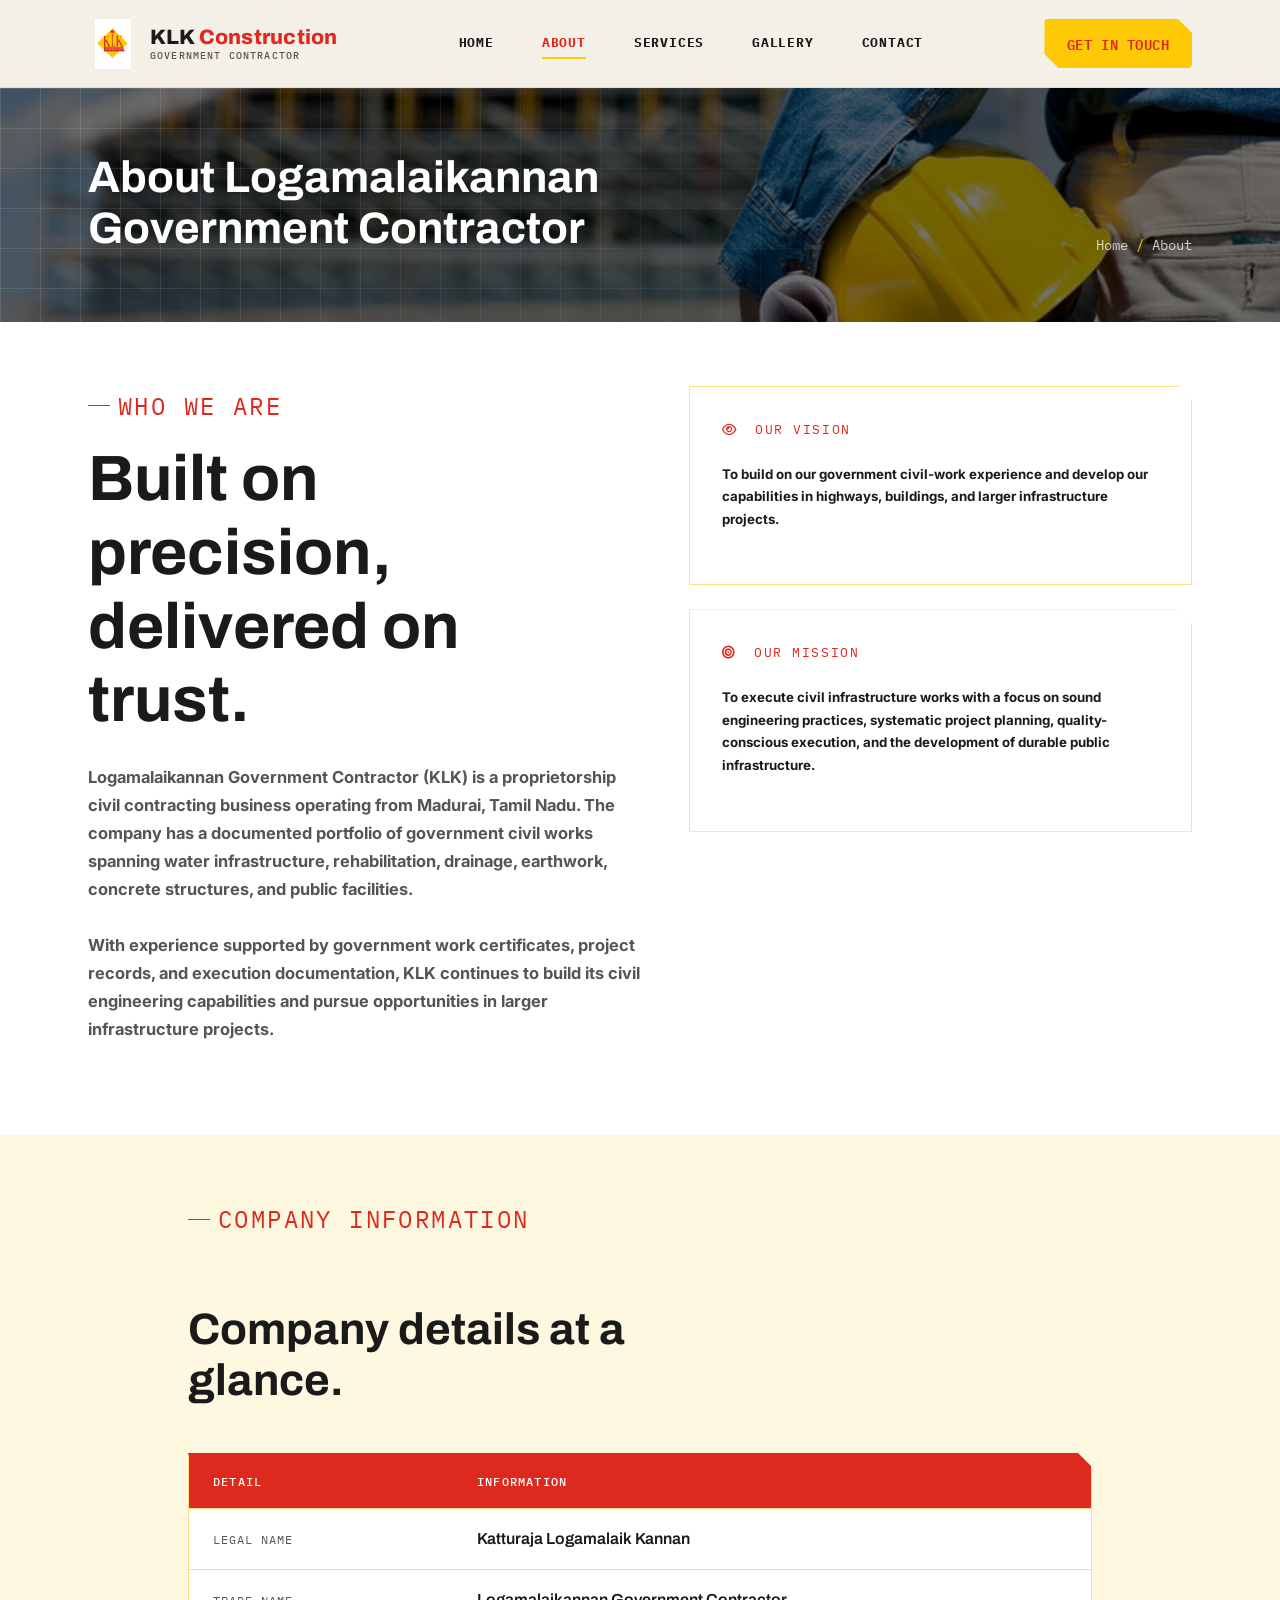
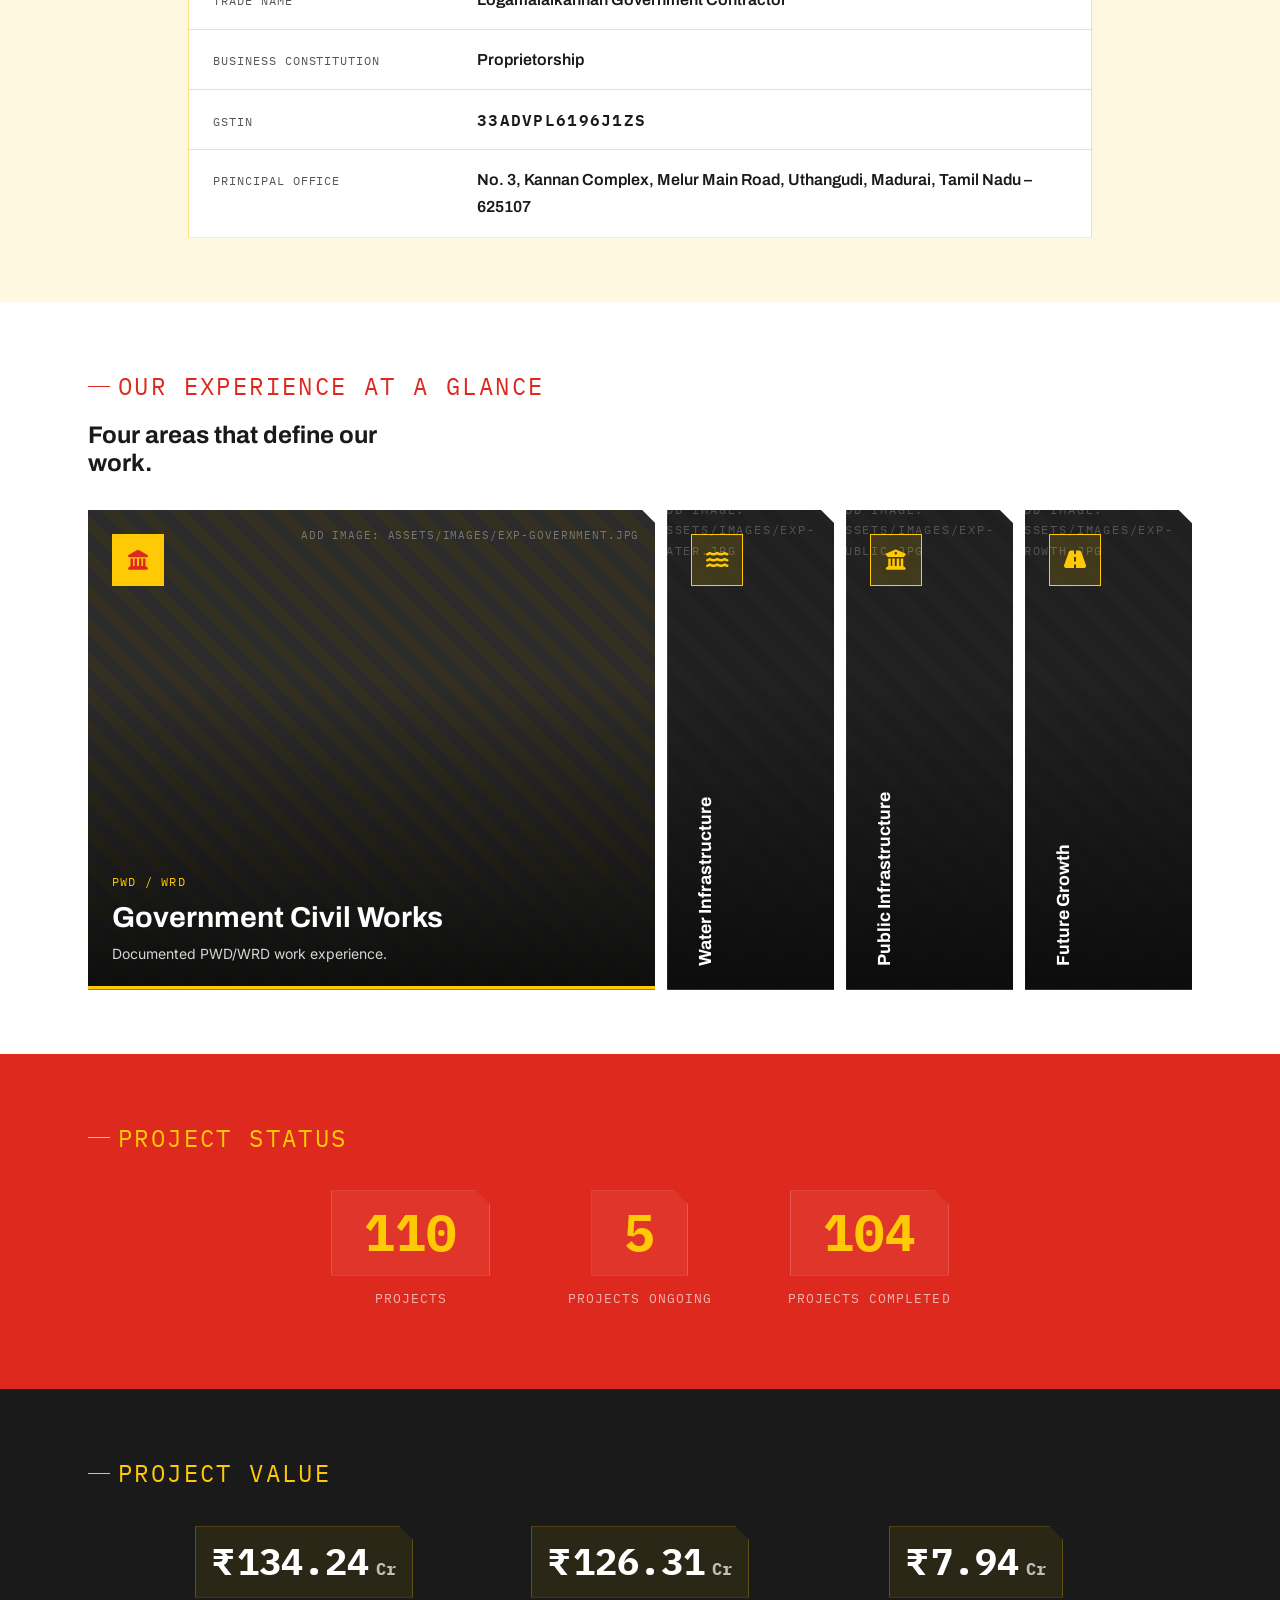
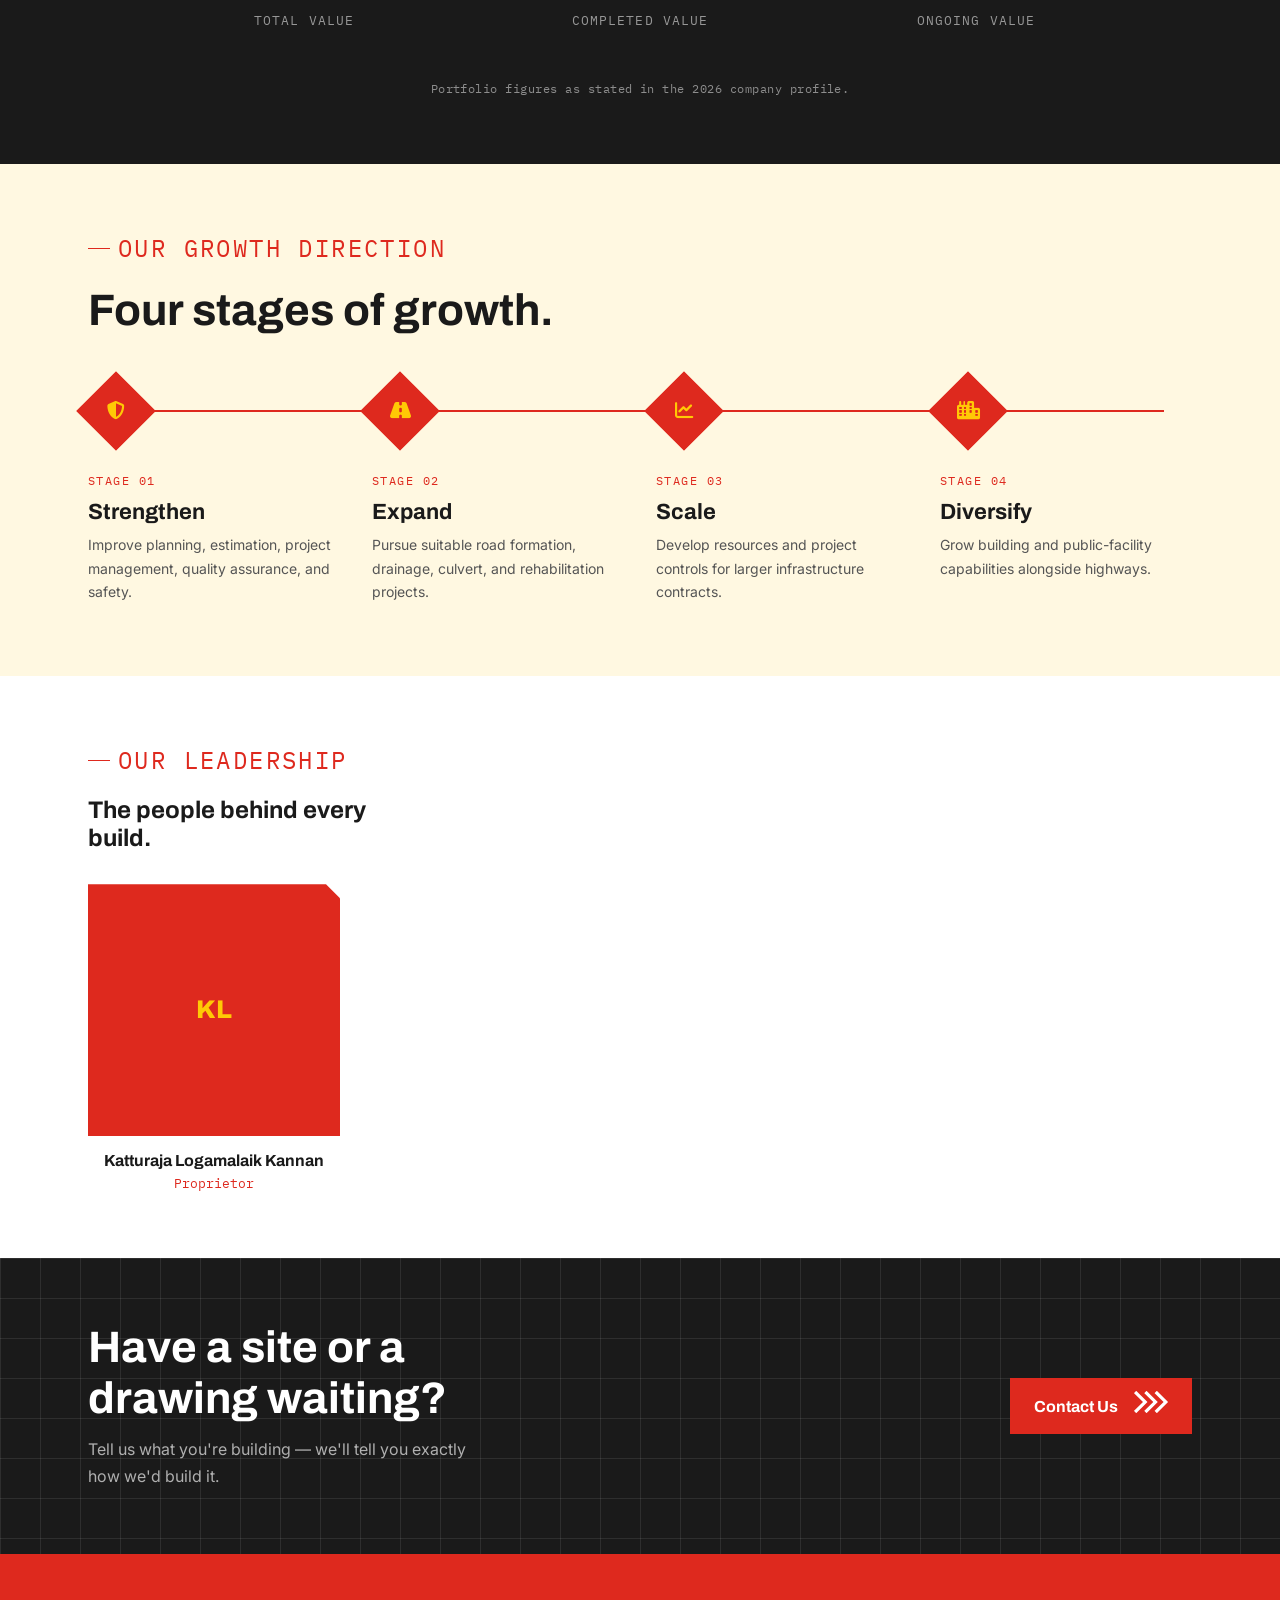
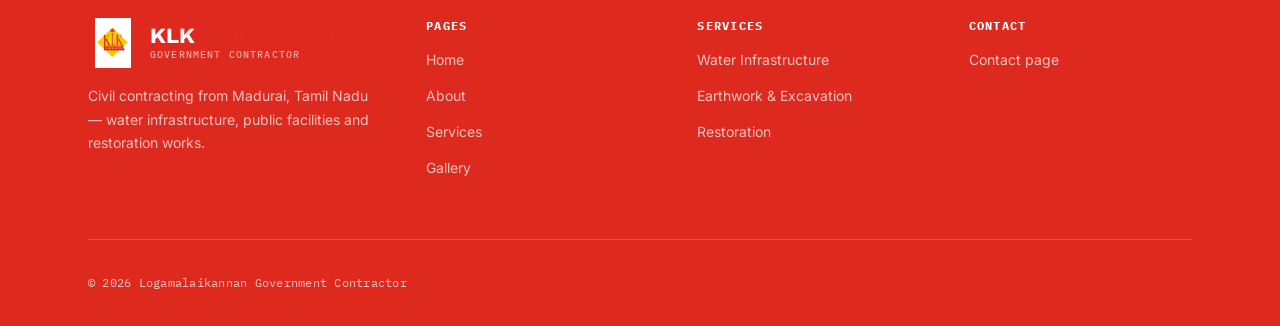
==== commit 15680322: "after navigation bar change all over the pages" ====
--- a/project/about.html
+++ b/project/about.html
@@ -30,28 +30,27 @@
     <link rel="stylesheet" href="css/style.css" />
     <link rel="stylesheet" href="./about.css" />
     <link rel="stylesheet" href="css/animations.css" />
-    <link rel="stylesheet" href="css/about-extra.css" />
   </head>
   <body>
     <!-- Scroll progress -->
     <div class="read-progress" id="readProgress" aria-hidden="true"></div>
 
     <!-- ============================= NAVBAR ============================= -->
-    <header class="navbar">
+    <header class="navbar" id="navbar">
       <div class="navbar__inner">
         <a href="index.html" class="navbar__logo">
           <img
             src="assets/images/logo.png"
-            alt="KLK Construction Logo"
+            alt="KLK logo"
             class="navbar__logo-img"
           />
-          <div>
-            <span>KLK</span> CONSTRUCTION
-            <small></small>
-          </div>
+          <span class="navbar__logo-text">
+            <strong>KLK <span>Construction</span></strong>
+            <small>Government Contractor</small>
+          </span>
         </a>
 
-        <nav class="navbar__links" aria-label="Primary">
+        <nav class="navbar__links" aria-label="Main">
           <a href="index.html">Home</a>
           <a href="about.html" class="is-active">About</a>
           <a href="services.html">Services</a>
@@ -60,35 +59,22 @@
         </nav>
 
         <div class="navbar__actions">
-          <a href="contact.html" class="btn btn--primary navbar__cta"
-            >Get a Quote</a
-          >
-          <button
-            class="navbar__toggle"
-            aria-label="Toggle menu"
-            aria-expanded="false"
-          >
+          <a href="contact.html" class="btn btn--primary navbar__cta">Get in touch</a>
+          <button class="navbar__toggle" id="navToggle" aria-label="Open menu" aria-expanded="false">
             <span></span><span></span><span></span>
           </button>
         </div>
       </div>
-
-      <div class="navbar__mobile">
-        <div class="navbar__mobile__inner">
-          <a href="index.html"><span>01</span>Home</a>
-          <a href="about.html"><span>02</span>About</a>
-          <a href="services.html"><span>03</span>Services</a>
-          <a href="gallery.html"><span>04</span>Gallery</a>
-          <a href="contact.html"><span>05</span>Contact</a>
-          <a
-            href="contact.html"
-            class="btn btn--primary"
-            style="margin-top: 1rem; width: fit-content"
-            >Get a Quote</a
-          >
-        </div>
-      </div>
     </header>
+    <div class="navbar__mobile" id="navMobile">
+      <div class="navbar__mobile__inner">
+        <a href="index.html"><span>01</span>Home</a>
+        <a href="about.html"><span>02</span>About</a>
+        <a href="services.html"><span>03</span>Services</a>
+        <a href="gallery.html"><span>04</span>Gallery</a>
+        <a href="contact.html"><span>05</span>Contact</a>
+      </div>
+    </div>
 
     <!-- ============================= PAGE HEADER ============================= -->
     <section class="page-header page-header--about">
@@ -533,14 +519,20 @@
       <div class="container">
         <div class="footer__top">
           <div class="footer__brand">
-            <a href="index.html" class="navbar__logo">KLK Construction</a>
+              <a href="index.html" class="navbar__logo">
+                <img class="navbar__logo-img" src="assets/images/logo.png" alt="KLK logo" />
+                <span class="navbar__logo-text">
+                  <strong style="color:#fff">KLK <span>Construction</span></strong>
+                  <small style="color:rgba(255,255,255,.6)">Government Contractor</small>
+                </span>
+              </a>
             <p>
               Civil contracting from Madurai, Tamil Nadu — water infrastructure,
               public facilities and restoration works.
             </p>
           </div>
           <div>
-            <h4>Navigate</h4>
+            <h4>Pages</h4>
             <ul class="footer__links">
               <li><a href="index.html">Home</a></li>
               <li><a href="about.html">About</a></li>
@@ -549,37 +541,23 @@
             </ul>
           </div>
           <div>
-            <h4>Company</h4>
+            <h4>Services</h4>
             <ul class="footer__links">
-              <li><a href="contact.html">Contact Us</a></li>
-              <li><a href="about.html">Leadership</a></li>
-              <li><a href="services.html">Our Services</a></li>
+              <li><a href="services.html">Water Infrastructure</a></li>
+              <li><a href="services.html">Earthwork &amp; Excavation</a></li>
+              <li><a href="services.html">Restoration</a></li>
             </ul>
           </div>
           <div>
-            <h4>Head Office</h4>
+            <h4>Contact</h4>
             <ul class="footer__links">
-              <li>No. 3, Kannan Complex,</li>
-              <li>Melur Main Road,Uthangudi,</li>
-              <li>Madurai – 625107,Tamil Nadu</li>
-              <li>Maillll</li>
+              <li><a href="contact.html">Contact page</a></li>
             </ul>
           </div>
         </div>
 
         <div class="footer__bottom">
-          <span>&copy; 2026 KLK Construction. All rights reserved.</span>
-          <div class="footer__socials">
-            <a href="#" aria-label="Instagram"
-              ><i class="fa-brands fa-instagram"></i
-            ></a>
-            <a href="#" aria-label="LinkedIn"
-              ><i class="fa-brands fa-linkedin-in"></i
-            ></a>
-            <a href="#" aria-label="Facebook"
-              ><i class="fa-brands fa-facebook-f"></i
-            ></a>
-          </div>
+          <span>© 2026 Logamalaikannan Government Contractor</span>
         </div>
       </div>
     </footer>
--- a/project/css/style.css
+++ b/project/css/style.css
@@ -36,7 +36,7 @@
   --fs-lead: clamp(1.05rem, 1rem + 0.3vw, 1.25rem);
   --fs-body: 1rem;
   --fs-small: 0.875rem;
-  --fs-eyebrow: 1.25rem;
+  --fs-eyebrow: 1.5rem;
 
   --lh-tight: 1.15;
   --lh-body: 1.7;
@@ -375,6 +375,7 @@
   font-size: 0.82rem;
   letter-spacing: 0.06em;
   text-transform: uppercase;
+  font-weight: bold;
 }
 
 .navbar__links a {
--- a/project/about.css
+++ b/project/about.css
@@ -1,92 +1,27 @@
+/* About page CTA uses the shared button treatment without the legacy SVG animation. */
 .wrapper {
   display: flex;
   justify-content: center;
 }
 
 .cta {
-    display: flex;
-    padding: 10px 45px;
-    text-decoration: none;
-    font-family: 'Poppins', sans-serif;
-    font-size: 40px;
-    color: white;
-    background: #6225E6;
-    transition: 1s;
-    box-shadow: 6px 6px 0 black;
-    transform: skewX(-15deg);
-}
-
-.cta:focus {
-   outline: none; 
-}
-
-.cta:hover {
-    transition: 0.5s;
-    box-shadow: 10px 10px 0 #FBC638;
-}
-
-.cta span:nth-child(2) {
-    transition: 0.5s;
-    margin-right: 0px;
-}
-
-.cta:hover  span:nth-child(2) {
-    transition: 0.5s;
-    margin-right: 45px;
-}
-
-  .cta span {
-    transform: skewX(15deg) 
-  }
-
-  .cta span:nth-child(2) {
-    width: 20px;
-    margin-left: 30px;
-    position: relative;
-    top: 12%;
-  }
-  
-/**************SVG****************/
-
-path.one {
-    transition: 0.4s;
-    transform: translateX(-60%);
-}
-
-path.two {
-    transition: 0.5s;
-    transform: translateX(-30%);
-}
-
-.cta:hover path.three {
-    animation: color_anim 1s infinite 0.2s;
-}
-
-.cta:hover path.one {
-    transform: translateX(0%);
-    animation: color_anim 1s infinite 0.6s;
-}
-
-.cta:hover path.two {
-    transform: translateX(0%);
-    animation: color_anim 1s infinite 0.4s;
-}
-
-/* SVG animations */
-
-@keyframes color_anim {
-    0% {
-        fill: white;
-    }
-    50% {
-        fill: #FBC638;
-    }
-    100% {
-        fill: white;
-    }
-}
-/* ==========================================================================
-   about-extra.css — additions for the About page
+  display: inline-flex;
+  align-items: center;
+  gap: var(--space-4);
+  padding: var(--space-3) var(--space-5);
+  color: var(--color-white);
+  background: var(--color-accent-dark);
+  font-family: var(--font-display);
+  font-weight: 700;
+}
+
+.cta svg {
+  width: 34px;
+  height: 24px;
+}
+
+/* ==========================================================================
+   About page additions
    Load AFTER style.css, about.css and animations.css
    All colors/spacing come from the tokens in style.css
    ========================================================================== */
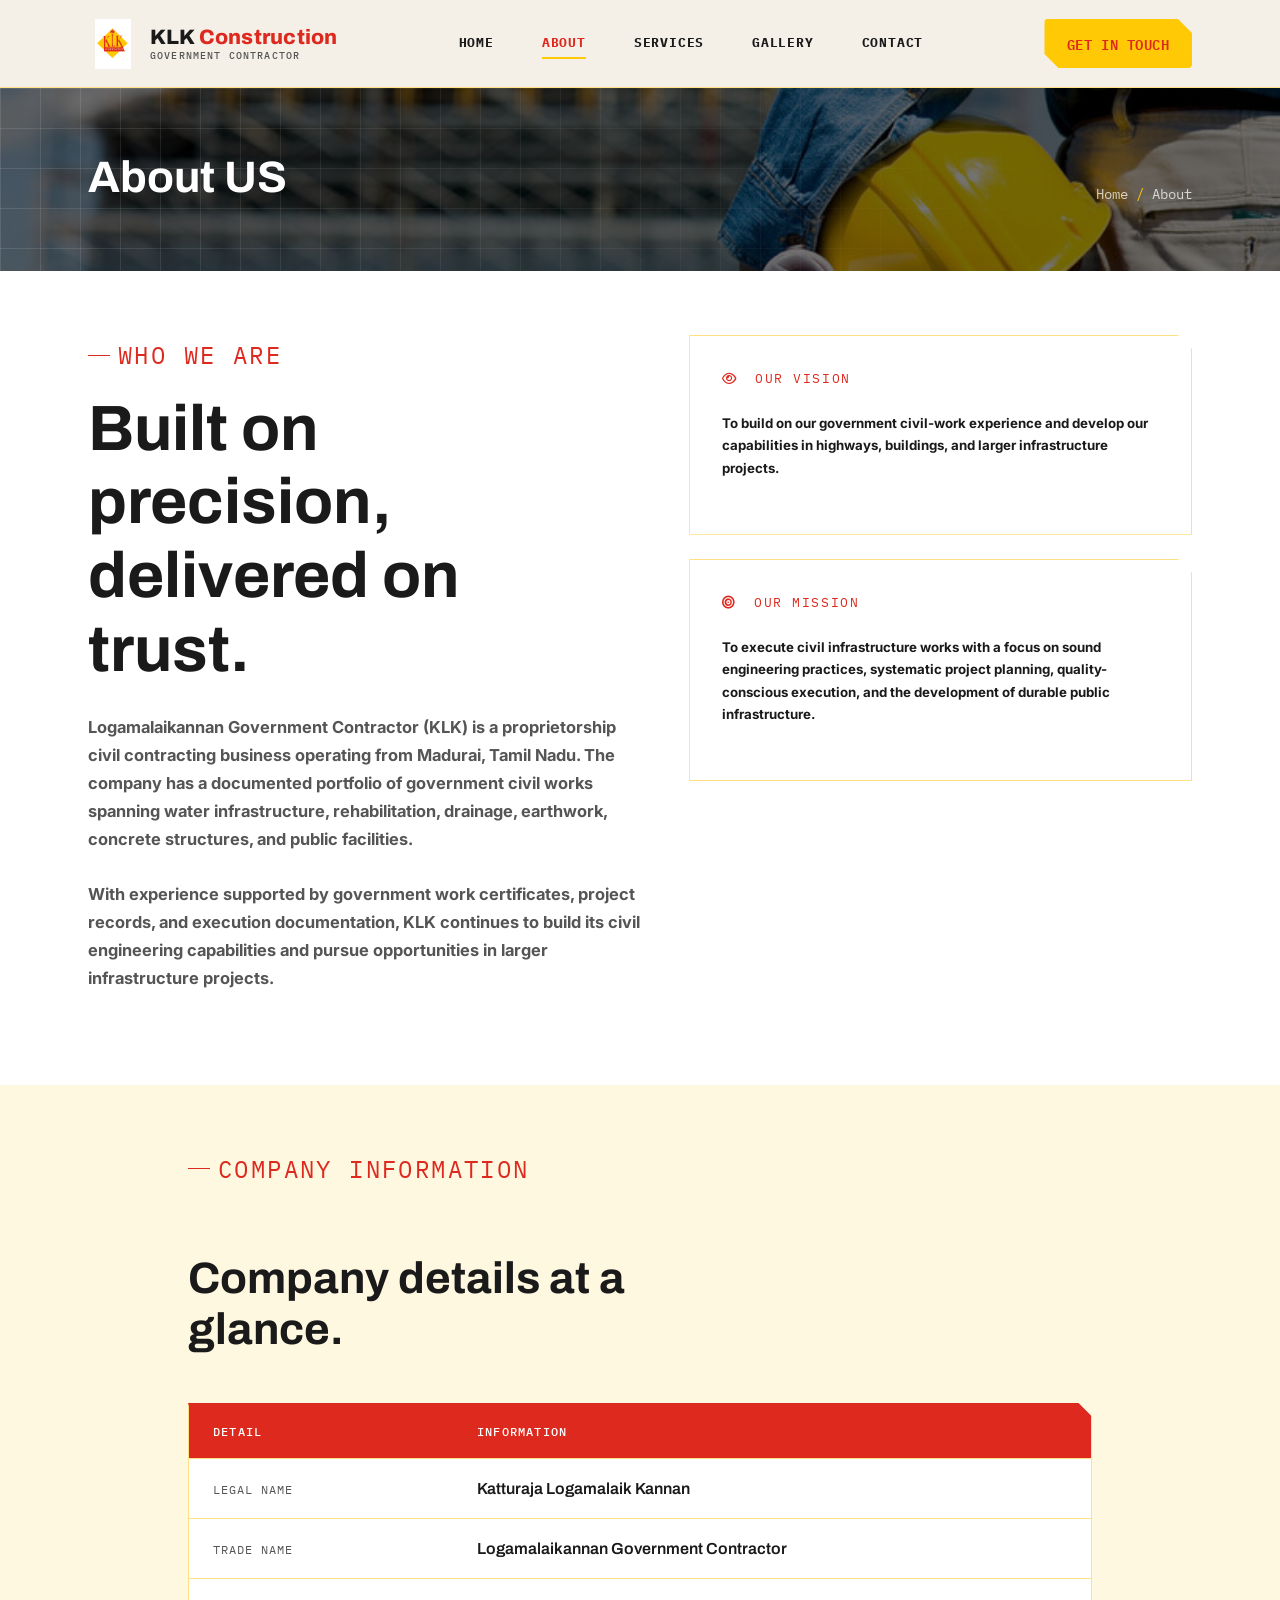
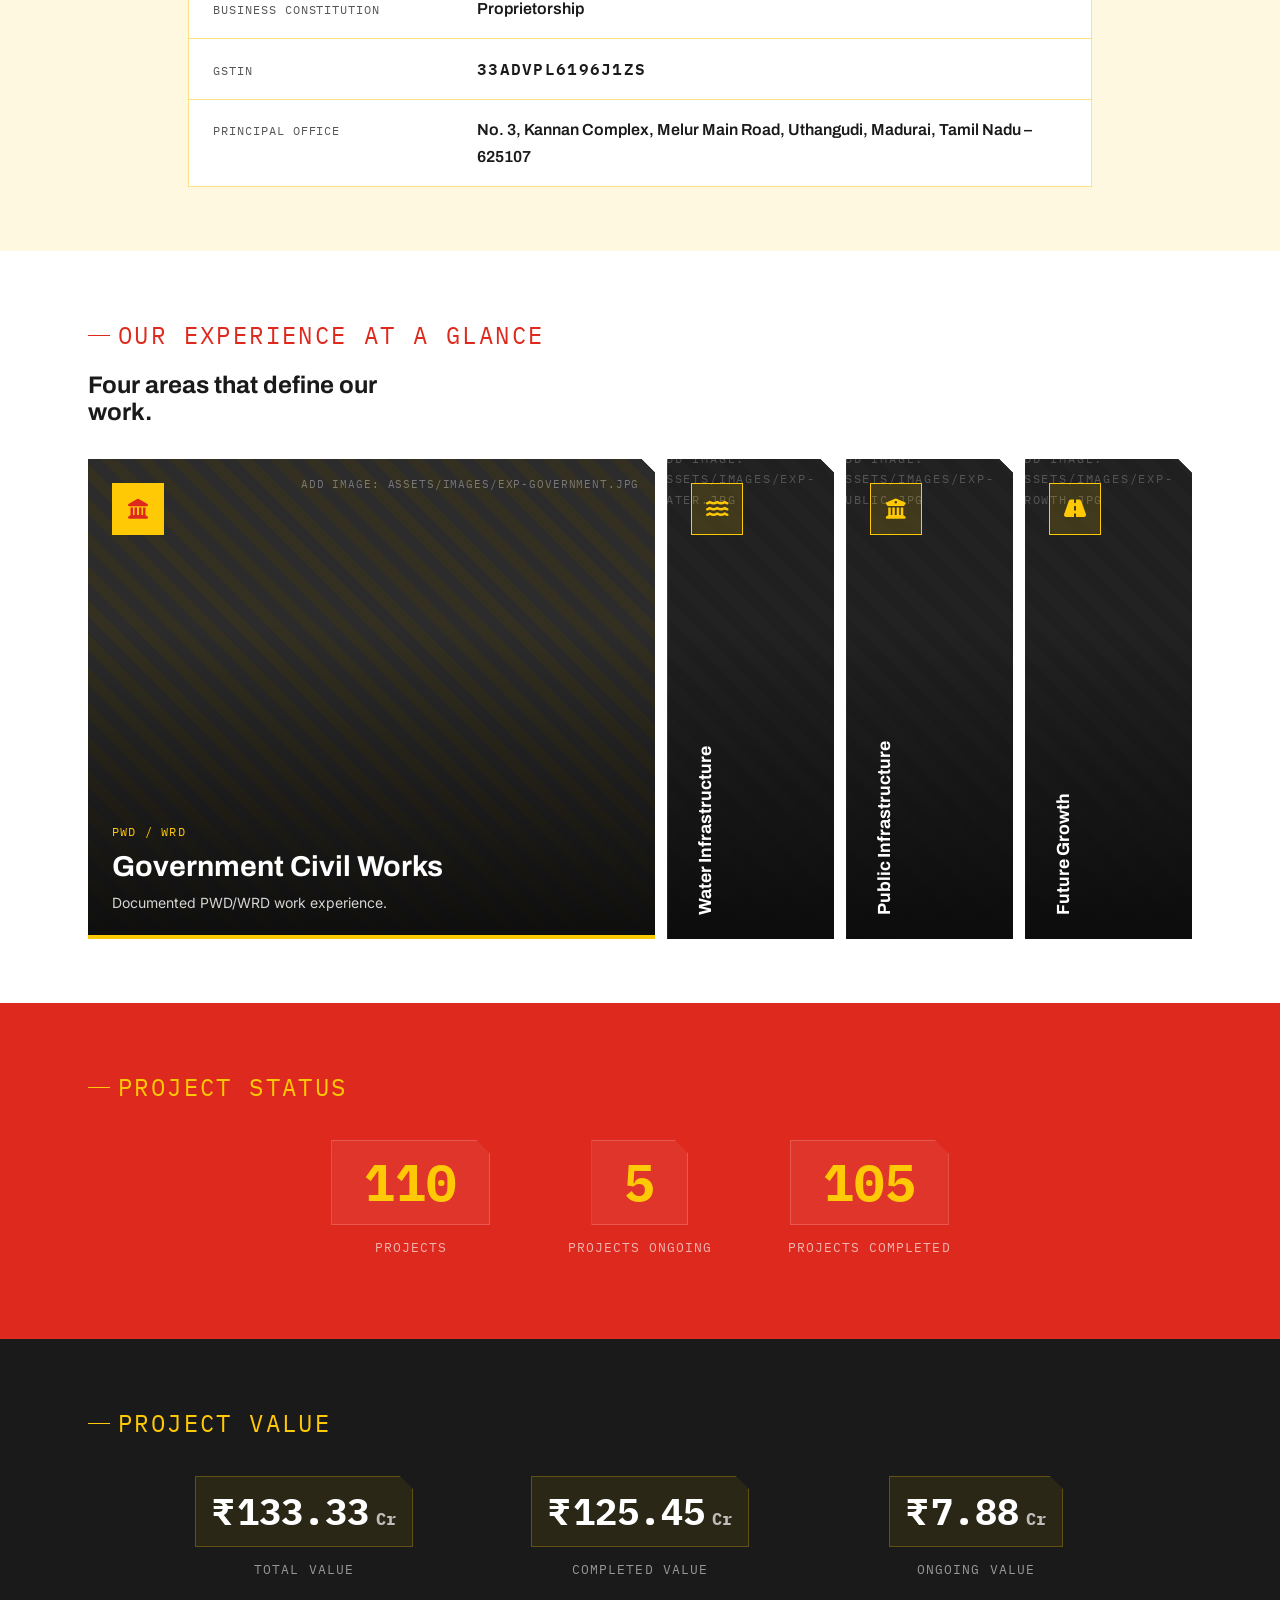
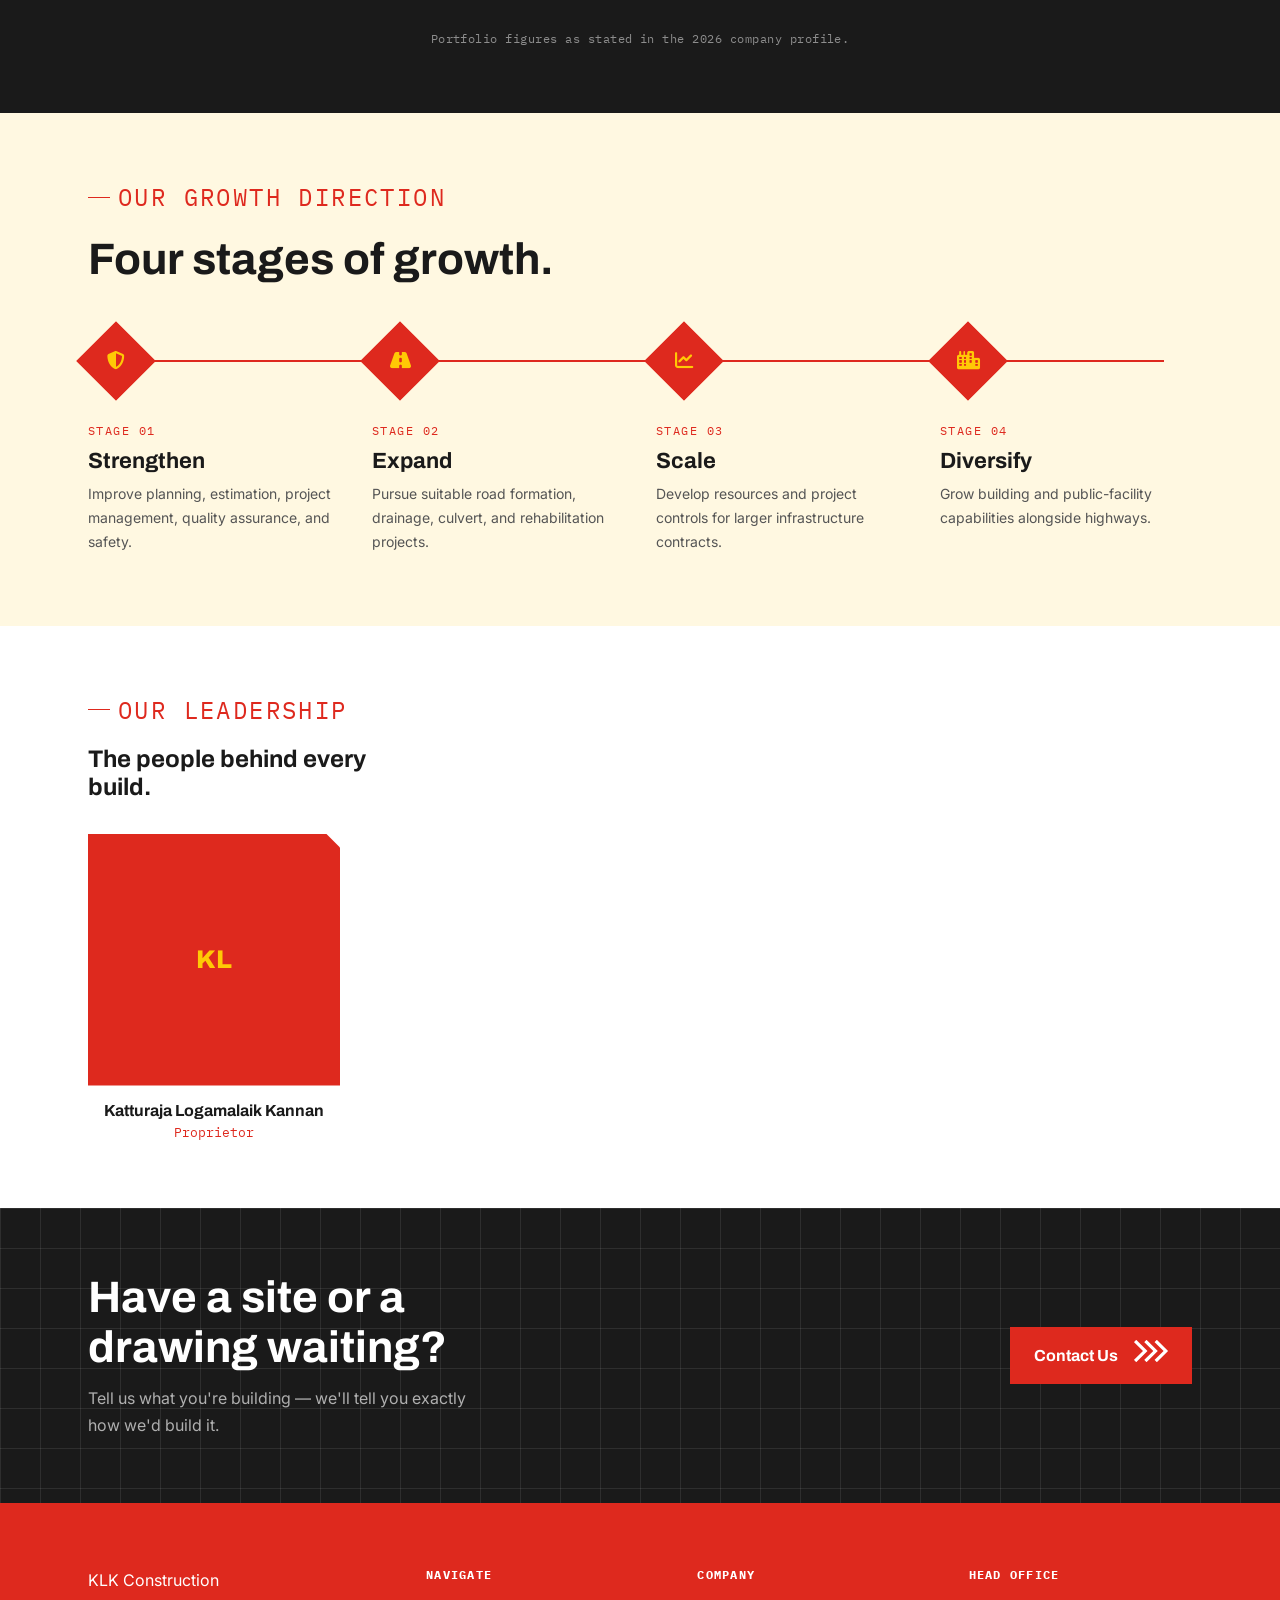
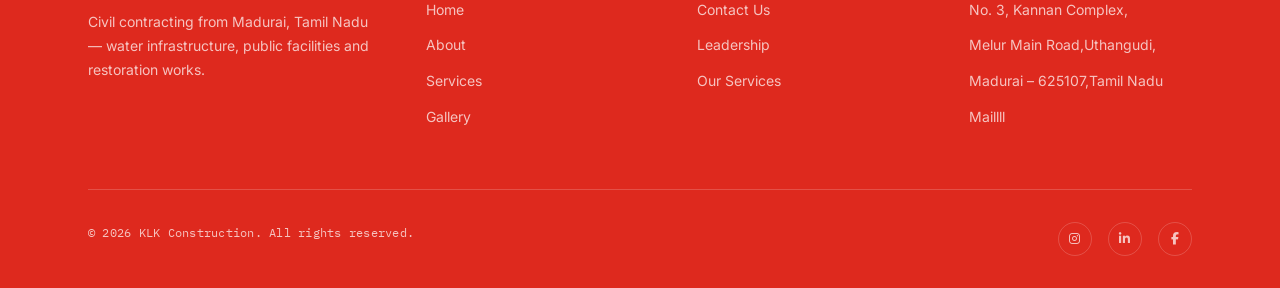
==== commit 76e37a7a: "Gallery work" ====
--- a/project/about.html
+++ b/project/about.html
@@ -83,7 +83,7 @@
         <div>
           <!-- <span class="eyebrow eyebrow--light">Sheet 02 / About</span> -->
           <h1 class="ph-title">
-            <span>About Logamalaikannan Government Contractor</span>
+            <span>About US</span>
           </h1>
         </div>
         <p class="page-header__crumb">
@@ -519,20 +519,14 @@
       <div class="container">
         <div class="footer__top">
           <div class="footer__brand">
-              <a href="index.html" class="navbar__logo">
-                <img class="navbar__logo-img" src="assets/images/logo.png" alt="KLK logo" />
-                <span class="navbar__logo-text">
-                  <strong style="color:#fff">KLK <span>Construction</span></strong>
-                  <small style="color:rgba(255,255,255,.6)">Government Contractor</small>
-                </span>
-              </a>
+            <a href="index.html" class="navbar__logo">KLK Construction</a>
             <p>
               Civil contracting from Madurai, Tamil Nadu — water infrastructure,
               public facilities and restoration works.
             </p>
           </div>
           <div>
-            <h4>Pages</h4>
+            <h4>Navigate</h4>
             <ul class="footer__links">
               <li><a href="index.html">Home</a></li>
               <li><a href="about.html">About</a></li>
@@ -541,23 +535,37 @@
             </ul>
           </div>
           <div>
-            <h4>Services</h4>
+            <h4>Company</h4>
             <ul class="footer__links">
-              <li><a href="services.html">Water Infrastructure</a></li>
-              <li><a href="services.html">Earthwork &amp; Excavation</a></li>
-              <li><a href="services.html">Restoration</a></li>
+              <li><a href="contact.html">Contact Us</a></li>
+              <li><a href="about.html">Leadership</a></li>
+              <li><a href="services.html">Our Services</a></li>
             </ul>
           </div>
           <div>
-            <h4>Contact</h4>
+            <h4>Head Office</h4>
             <ul class="footer__links">
-              <li><a href="contact.html">Contact page</a></li>
+              <li>No. 3, Kannan Complex,</li>
+              <li>Melur Main Road,Uthangudi,</li>
+              <li>Madurai – 625107,Tamil Nadu</li>
+              <li>Maillll</li>
             </ul>
           </div>
         </div>
 
         <div class="footer__bottom">
-          <span>© 2026 Logamalaikannan Government Contractor</span>
+          <span>&copy; 2026 KLK Construction. All rights reserved.</span>
+          <div class="footer__socials">
+            <a href="#" aria-label="Instagram"
+              ><i class="fa-brands fa-instagram"></i
+            ></a>
+            <a href="#" aria-label="LinkedIn"
+              ><i class="fa-brands fa-linkedin-in"></i
+            ></a>
+            <a href="#" aria-label="Facebook"
+              ><i class="fa-brands fa-facebook-f"></i
+            ></a>
+          </div>
         </div>
       </div>
     </footer>
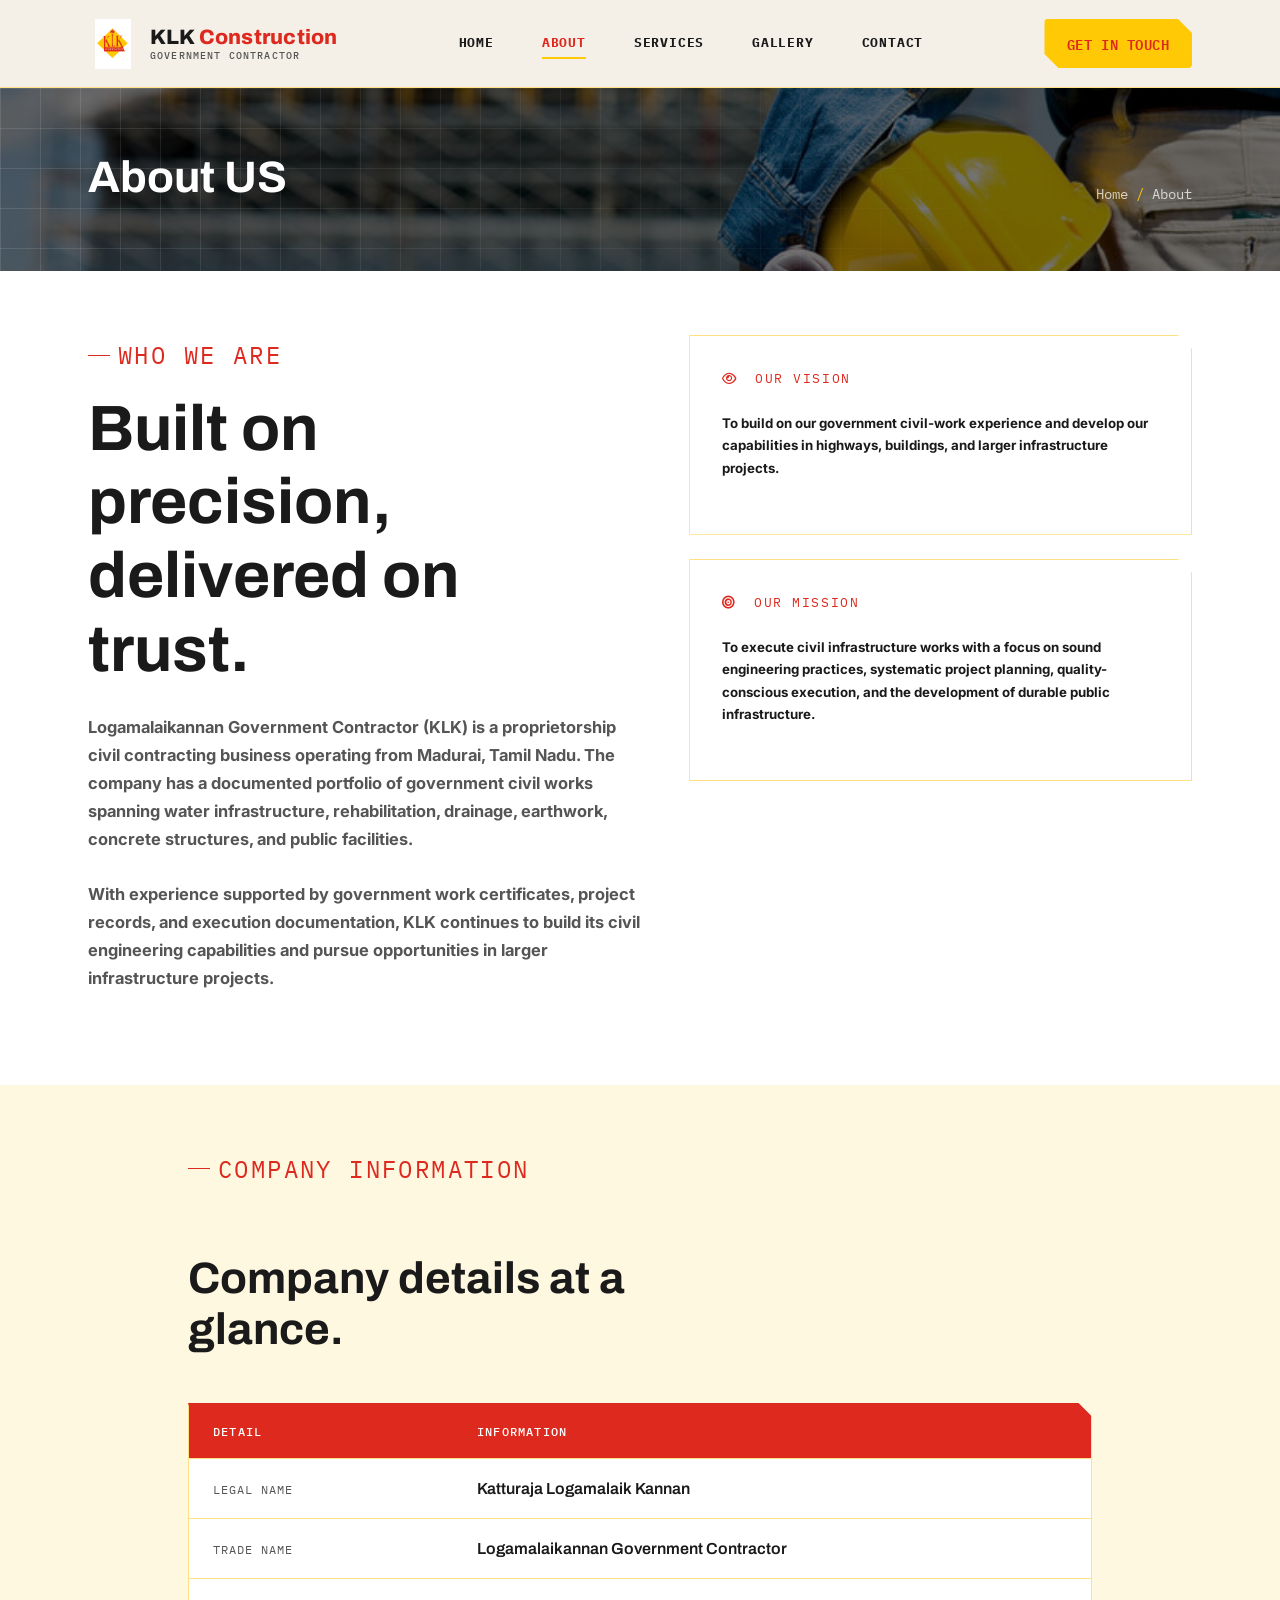
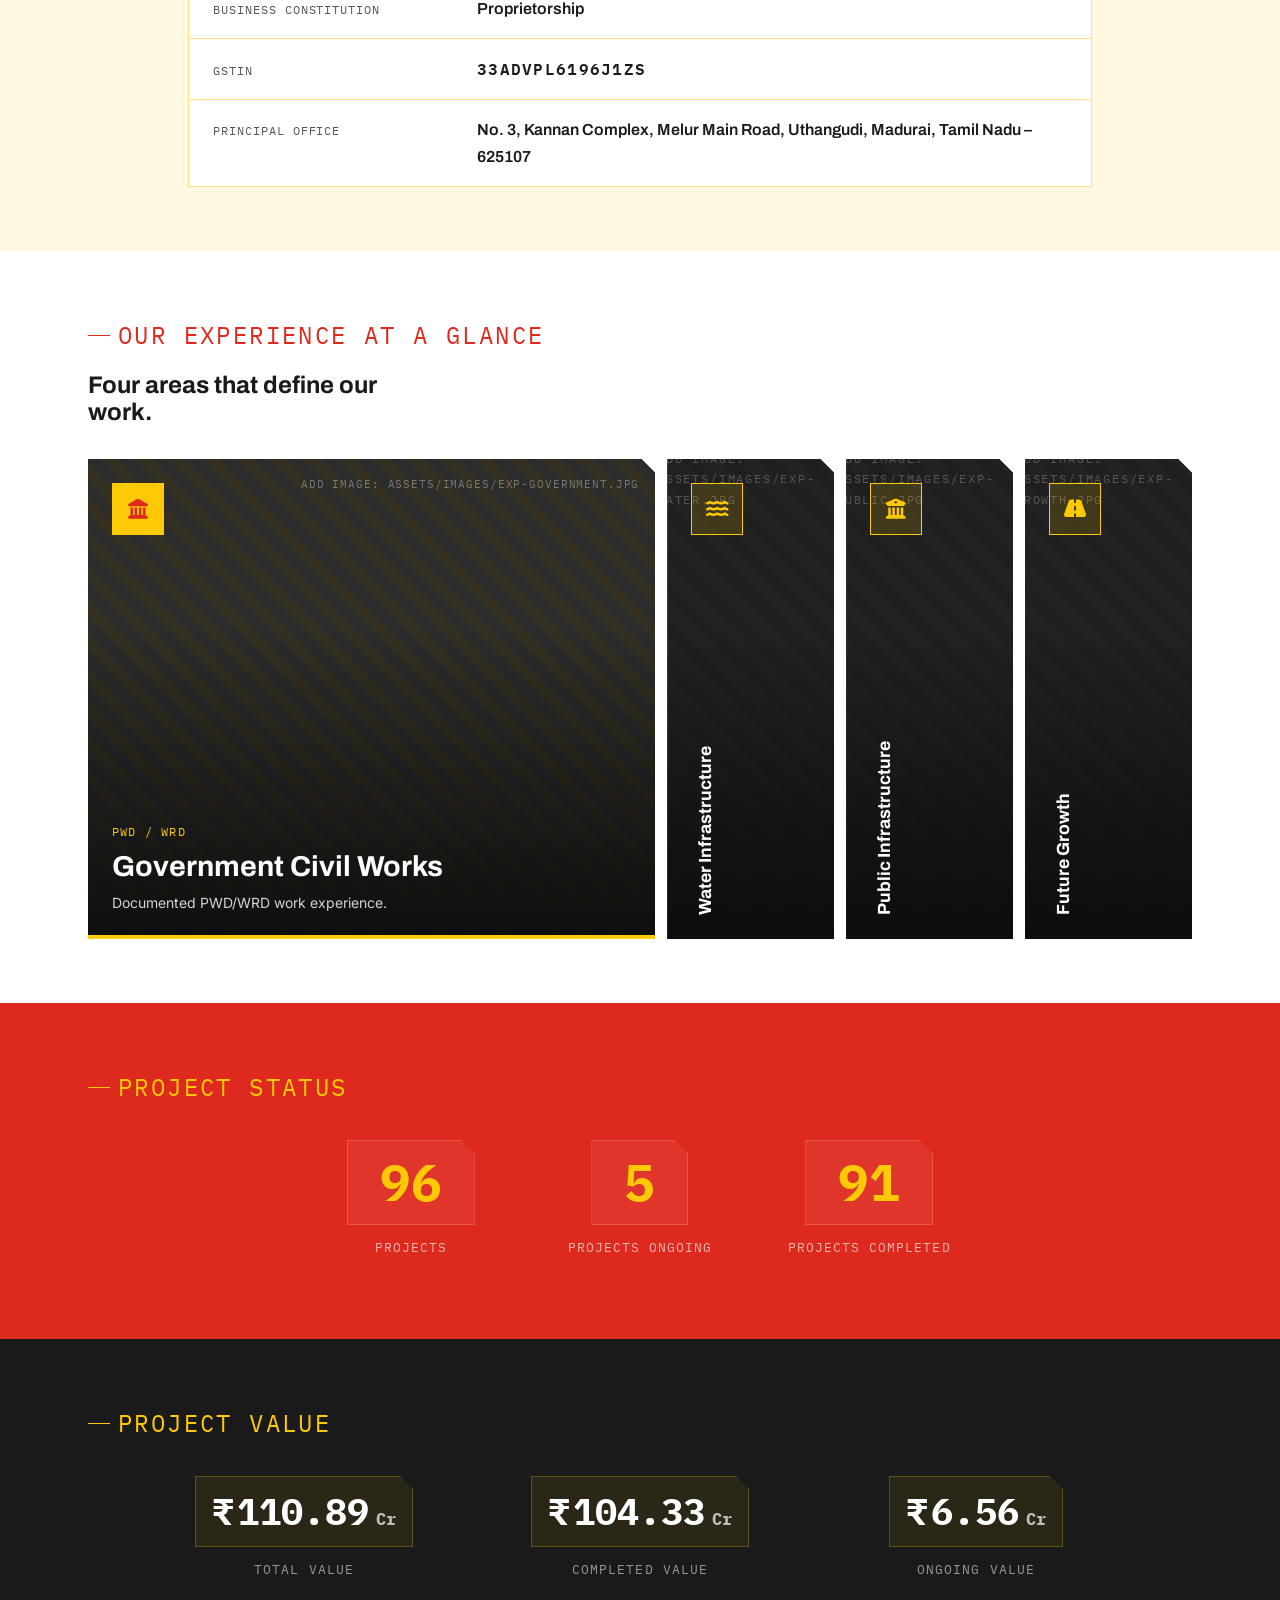
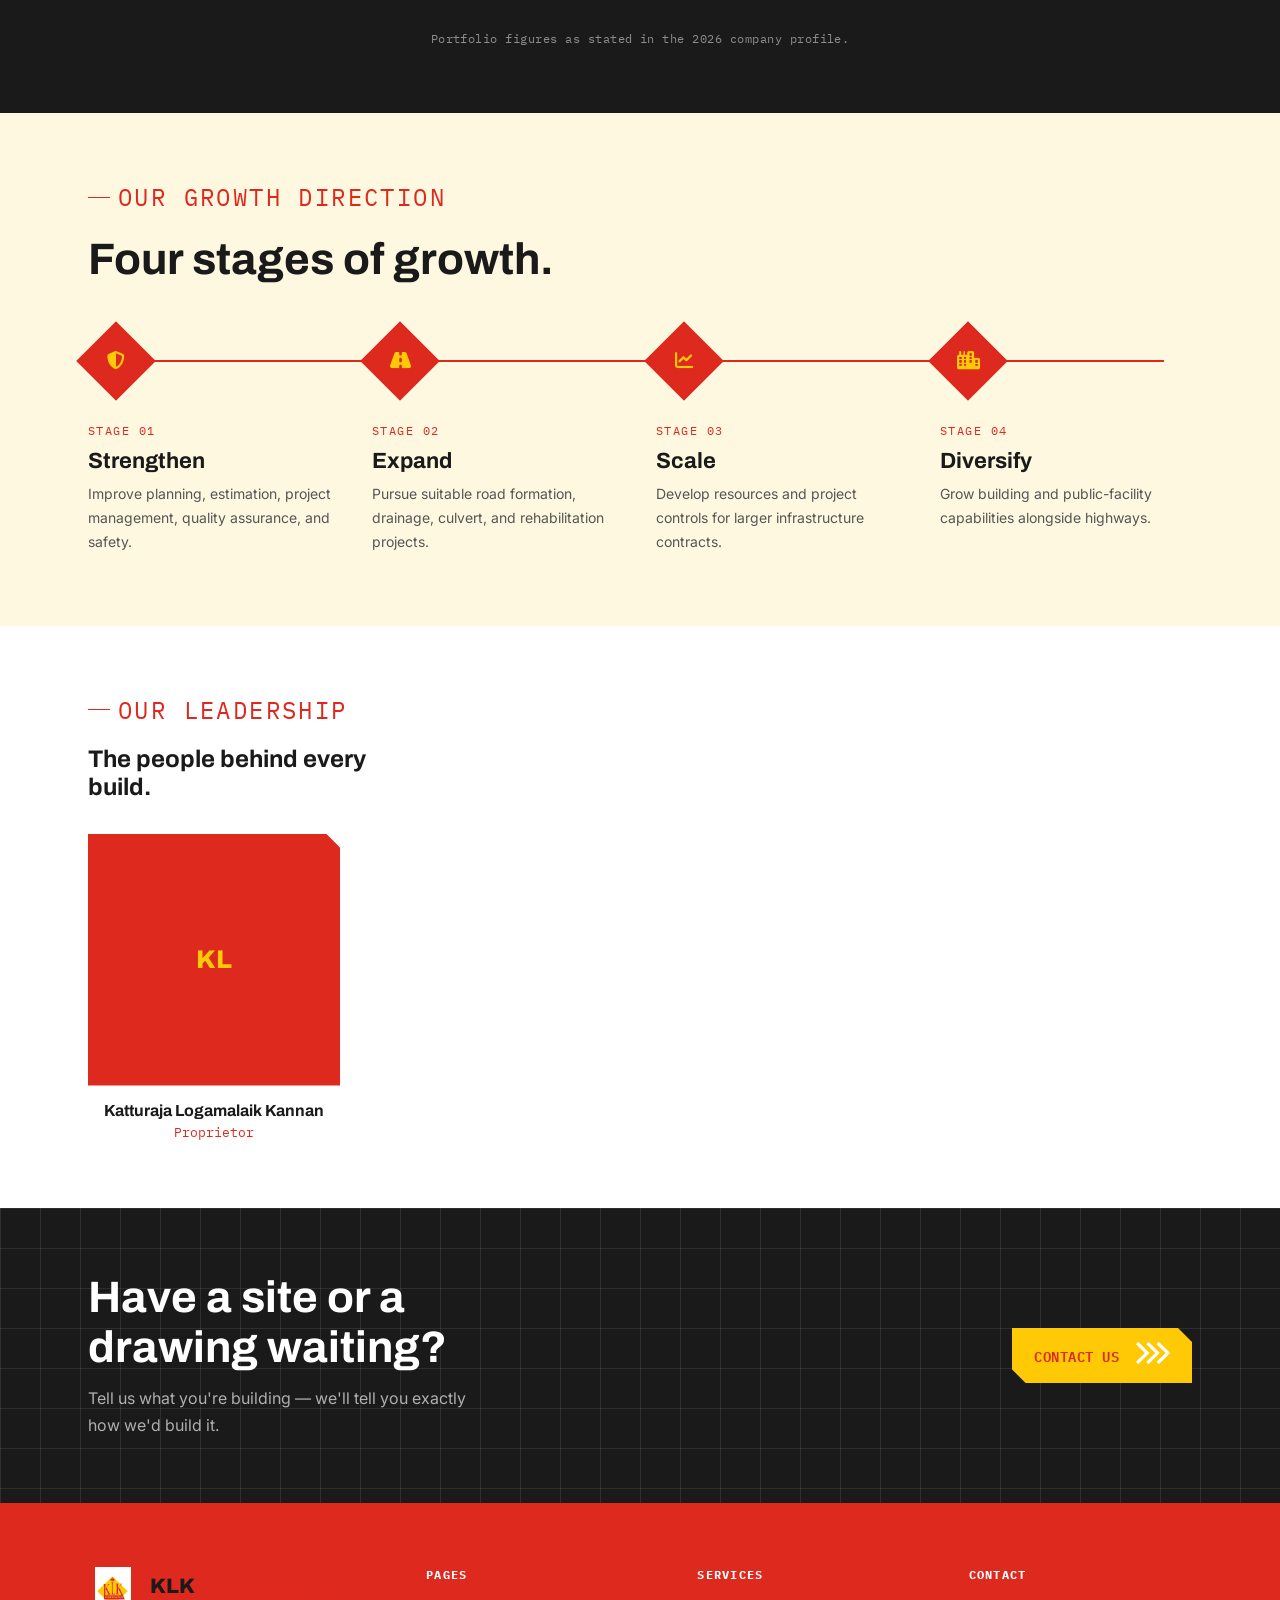
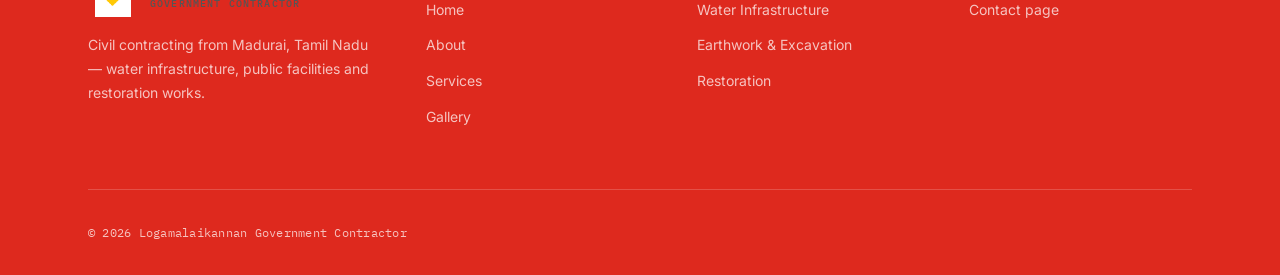
==== commit a1f489d5: "overall check" ====
--- a/project/about.html
+++ b/project/about.html
@@ -60,7 +60,7 @@
 
         <div class="navbar__actions">
           <a href="contact.html" class="btn btn--primary navbar__cta">Get in touch</a>
-          <button class="navbar__toggle" id="navToggle" aria-label="Open menu" aria-expanded="false">
+          <button class="navbar__toggle" id="navToggle" aria-label="Open menu" aria-controls="navMobile" aria-expanded="false">
             <span></span><span></span><span></span>
           </button>
         </div>
@@ -519,14 +519,17 @@
       <div class="container">
         <div class="footer__top">
           <div class="footer__brand">
-            <a href="index.html" class="navbar__logo">KLK Construction</a>
-            <p>
-              Civil contracting from Madurai, Tamil Nadu — water infrastructure,
-              public facilities and restoration works.
-            </p>
+            <a href="index.html" class="navbar__logo">
+              <img class="navbar__logo-img" src="assets/images/logo.png" alt="KLK logo" />
+              <span class="navbar__logo-text">
+                <strong>KLK <span>Construction</span></strong>
+                <small>Government Contractor</small>
+              </span>
+            </a>
+            <p>Civil contracting from Madurai, Tamil Nadu — water infrastructure, public facilities and restoration works.</p>
           </div>
           <div>
-            <h4>Navigate</h4>
+            <h4>Pages</h4>
             <ul class="footer__links">
               <li><a href="index.html">Home</a></li>
               <li><a href="about.html">About</a></li>
@@ -535,37 +538,23 @@
             </ul>
           </div>
           <div>
-            <h4>Company</h4>
+            <h4>Services</h4>
             <ul class="footer__links">
-              <li><a href="contact.html">Contact Us</a></li>
-              <li><a href="about.html">Leadership</a></li>
-              <li><a href="services.html">Our Services</a></li>
+              <li><a href="services.html">Water Infrastructure</a></li>
+              <li><a href="services.html">Earthwork &amp; Excavation</a></li>
+              <li><a href="services.html">Restoration</a></li>
             </ul>
           </div>
           <div>
-            <h4>Head Office</h4>
+            <h4>Contact</h4>
             <ul class="footer__links">
-              <li>No. 3, Kannan Complex,</li>
-              <li>Melur Main Road,Uthangudi,</li>
-              <li>Madurai – 625107,Tamil Nadu</li>
-              <li>Maillll</li>
+              <li><a href="contact.html">Contact page</a></li>
             </ul>
           </div>
         </div>
 
         <div class="footer__bottom">
-          <span>&copy; 2026 KLK Construction. All rights reserved.</span>
-          <div class="footer__socials">
-            <a href="#" aria-label="Instagram"
-              ><i class="fa-brands fa-instagram"></i
-            ></a>
-            <a href="#" aria-label="LinkedIn"
-              ><i class="fa-brands fa-linkedin-in"></i
-            ></a>
-            <a href="#" aria-label="Facebook"
-              ><i class="fa-brands fa-facebook-f"></i
-            ></a>
-          </div>
+          <span>© 2026 Logamalaikannan Government Contractor</span>
         </div>
       </div>
     </footer>
--- a/project/about.css
+++ b/project/about.css
@@ -8,16 +8,35 @@
   display: inline-flex;
   align-items: center;
   gap: var(--space-4);
-  padding: var(--space-3) var(--space-5);
-  color: var(--color-white);
-  background: var(--color-accent-dark);
-  font-family: var(--font-display);
-  font-weight: 700;
+  min-height: 44px;
+  padding: 0.9em 1.6em;
+  color: var(--color-navy);
+  background: var(--color-accent);
+  font-family: var(--font-mono);
+  font-size: var(--fs-small);
+  font-weight: 600;
+  letter-spacing: 0.04em;
+  text-transform: uppercase;
+  clip-path: polygon(
+    0 0,
+    calc(100% - var(--notch)) 0,
+    100% var(--notch),
+    100% 100%,
+    var(--notch) 100%,
+    0 calc(100% - var(--notch))
+  );
+  transition: background 0.25s var(--ease), transform 0.25s var(--ease);
 }
 
 .cta svg {
   width: 34px;
   height: 24px;
+}
+
+.cta:hover {
+  color: var(--color-navy);
+  background: var(--color-line);
+  transform: translateY(-2px);
 }
 
 /* ==========================================================================
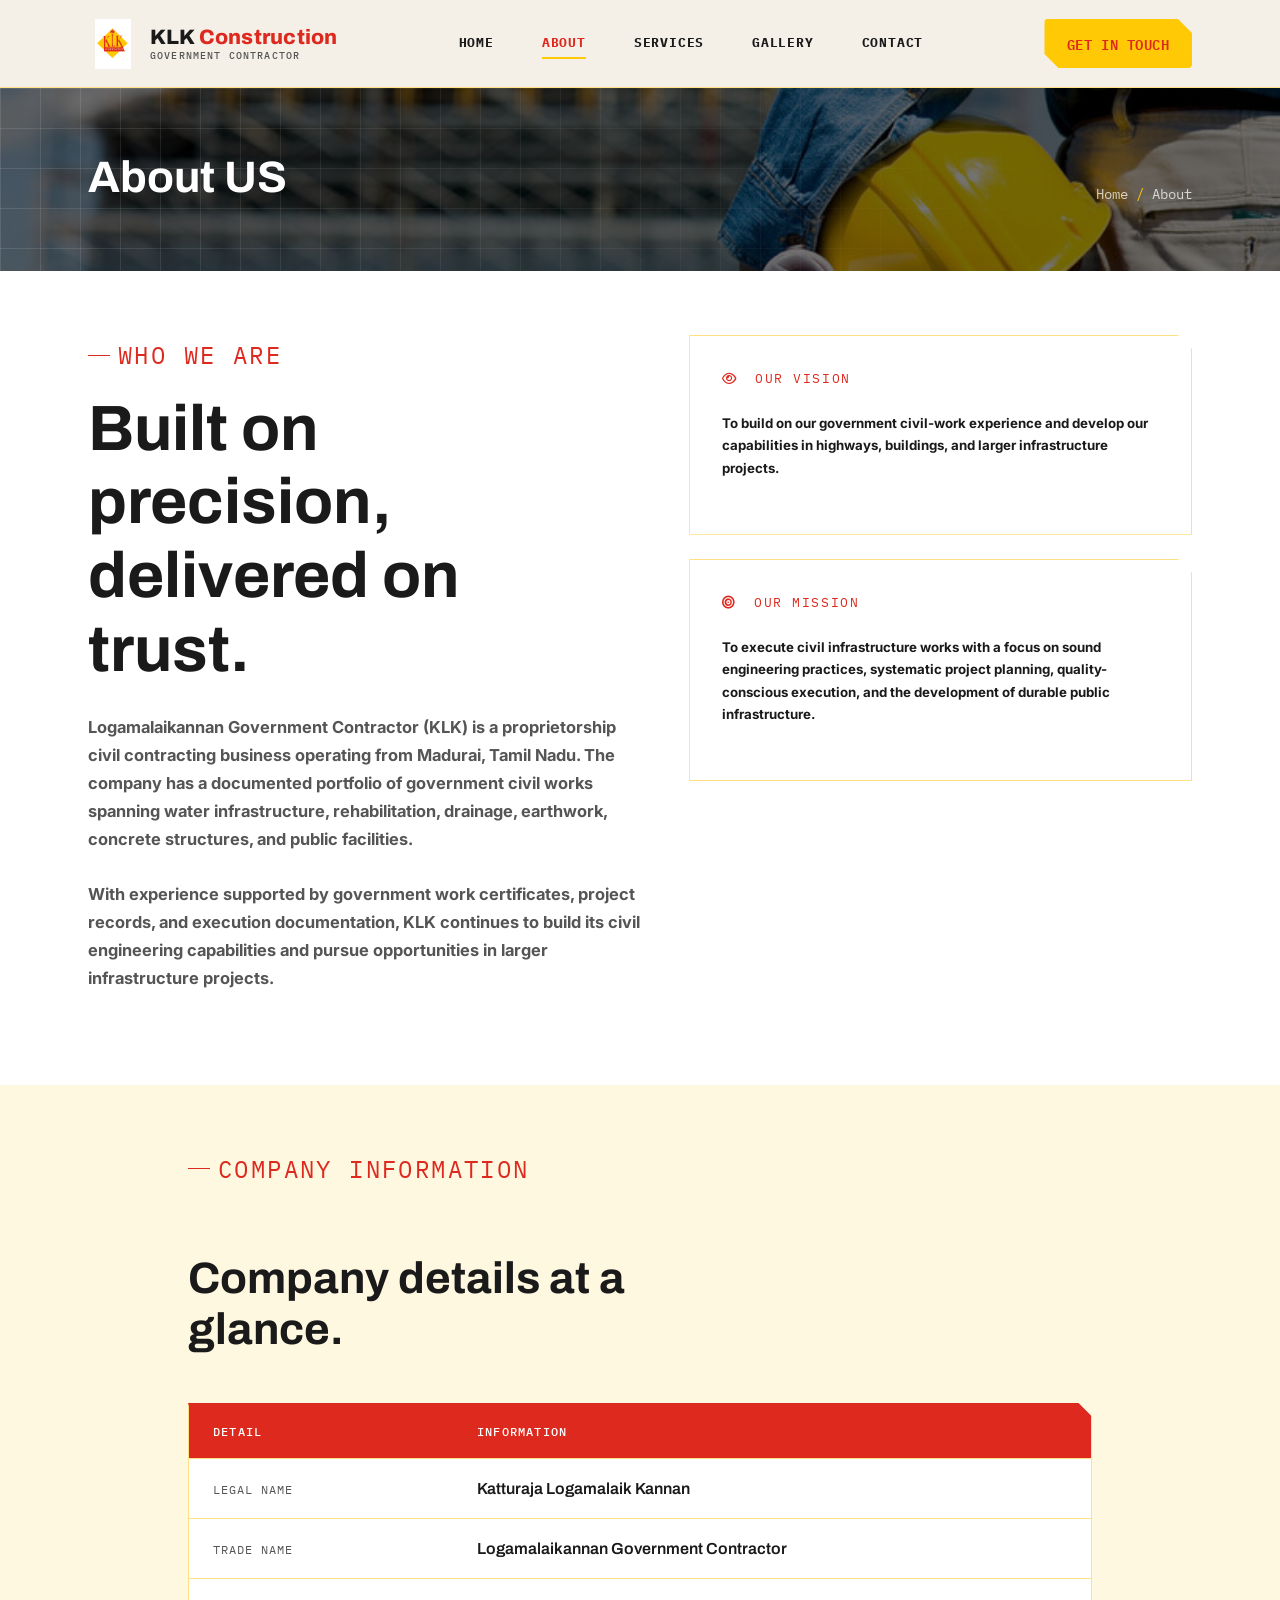
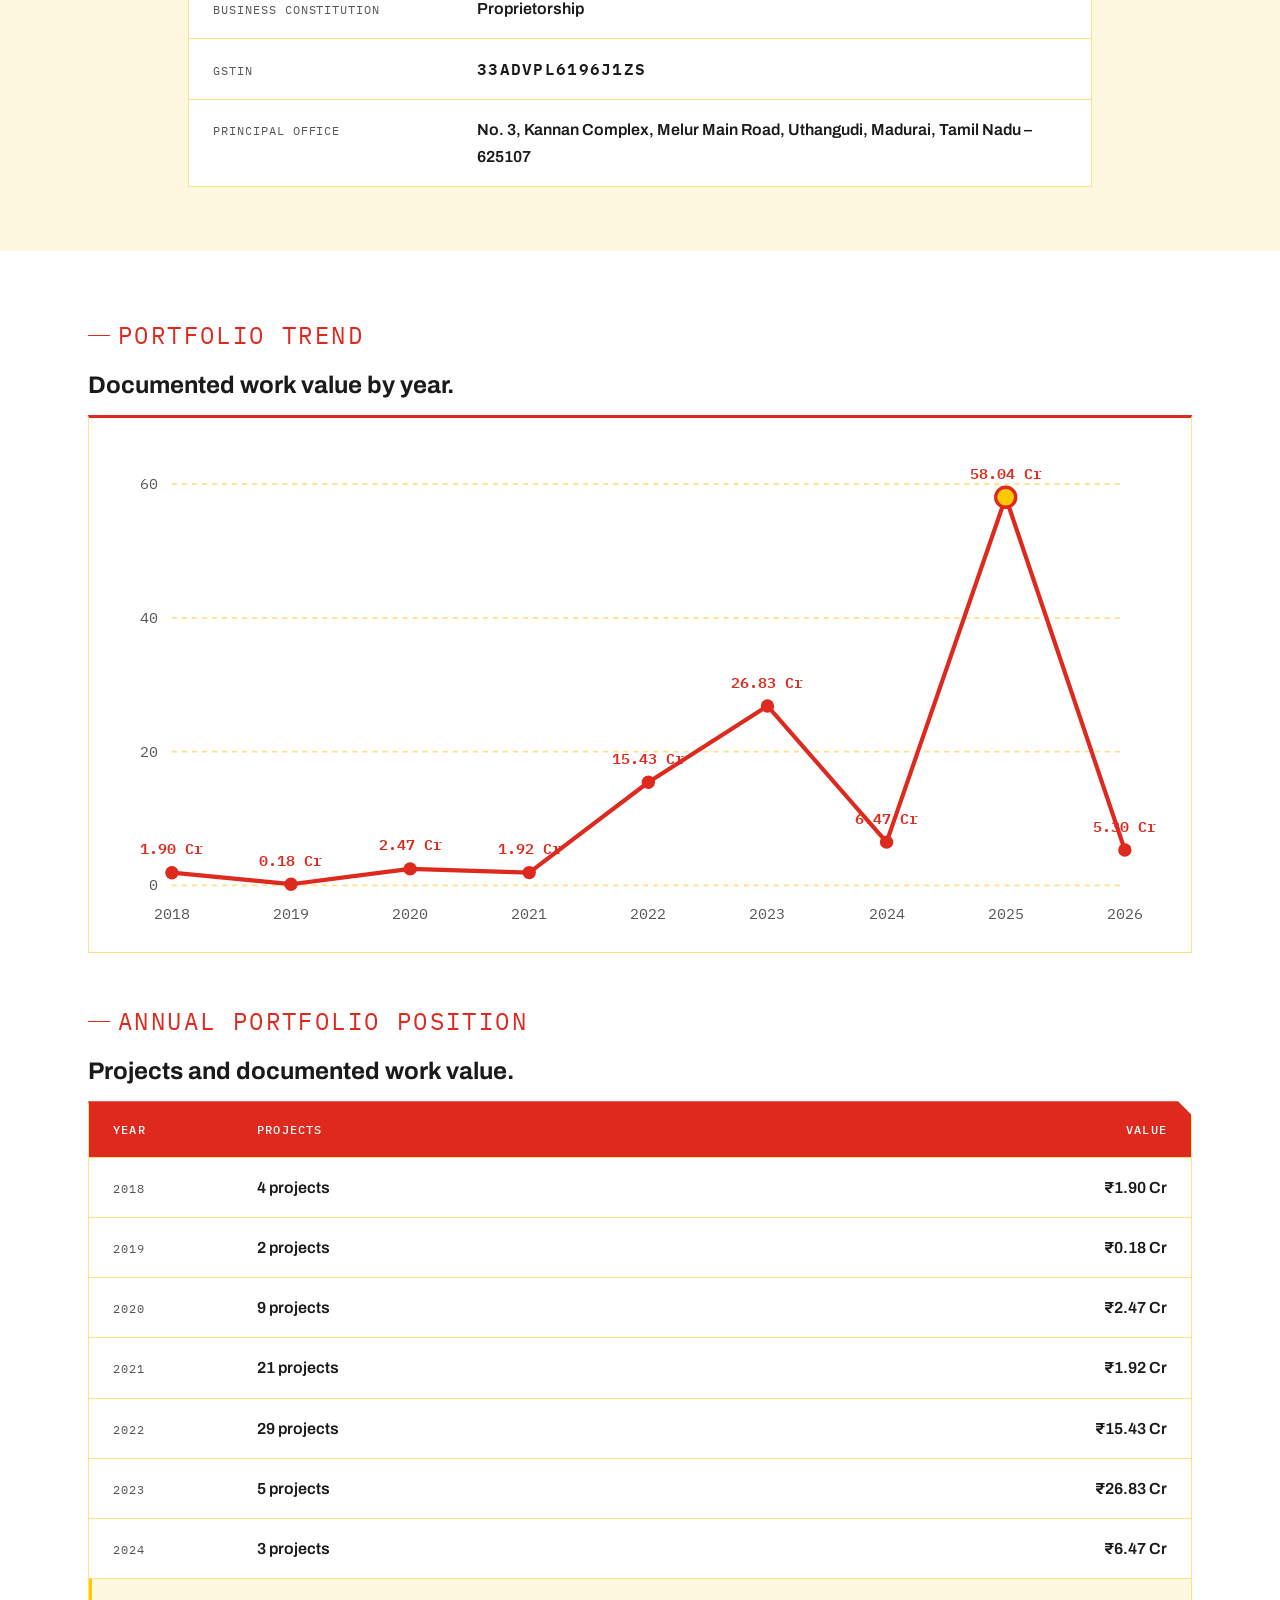
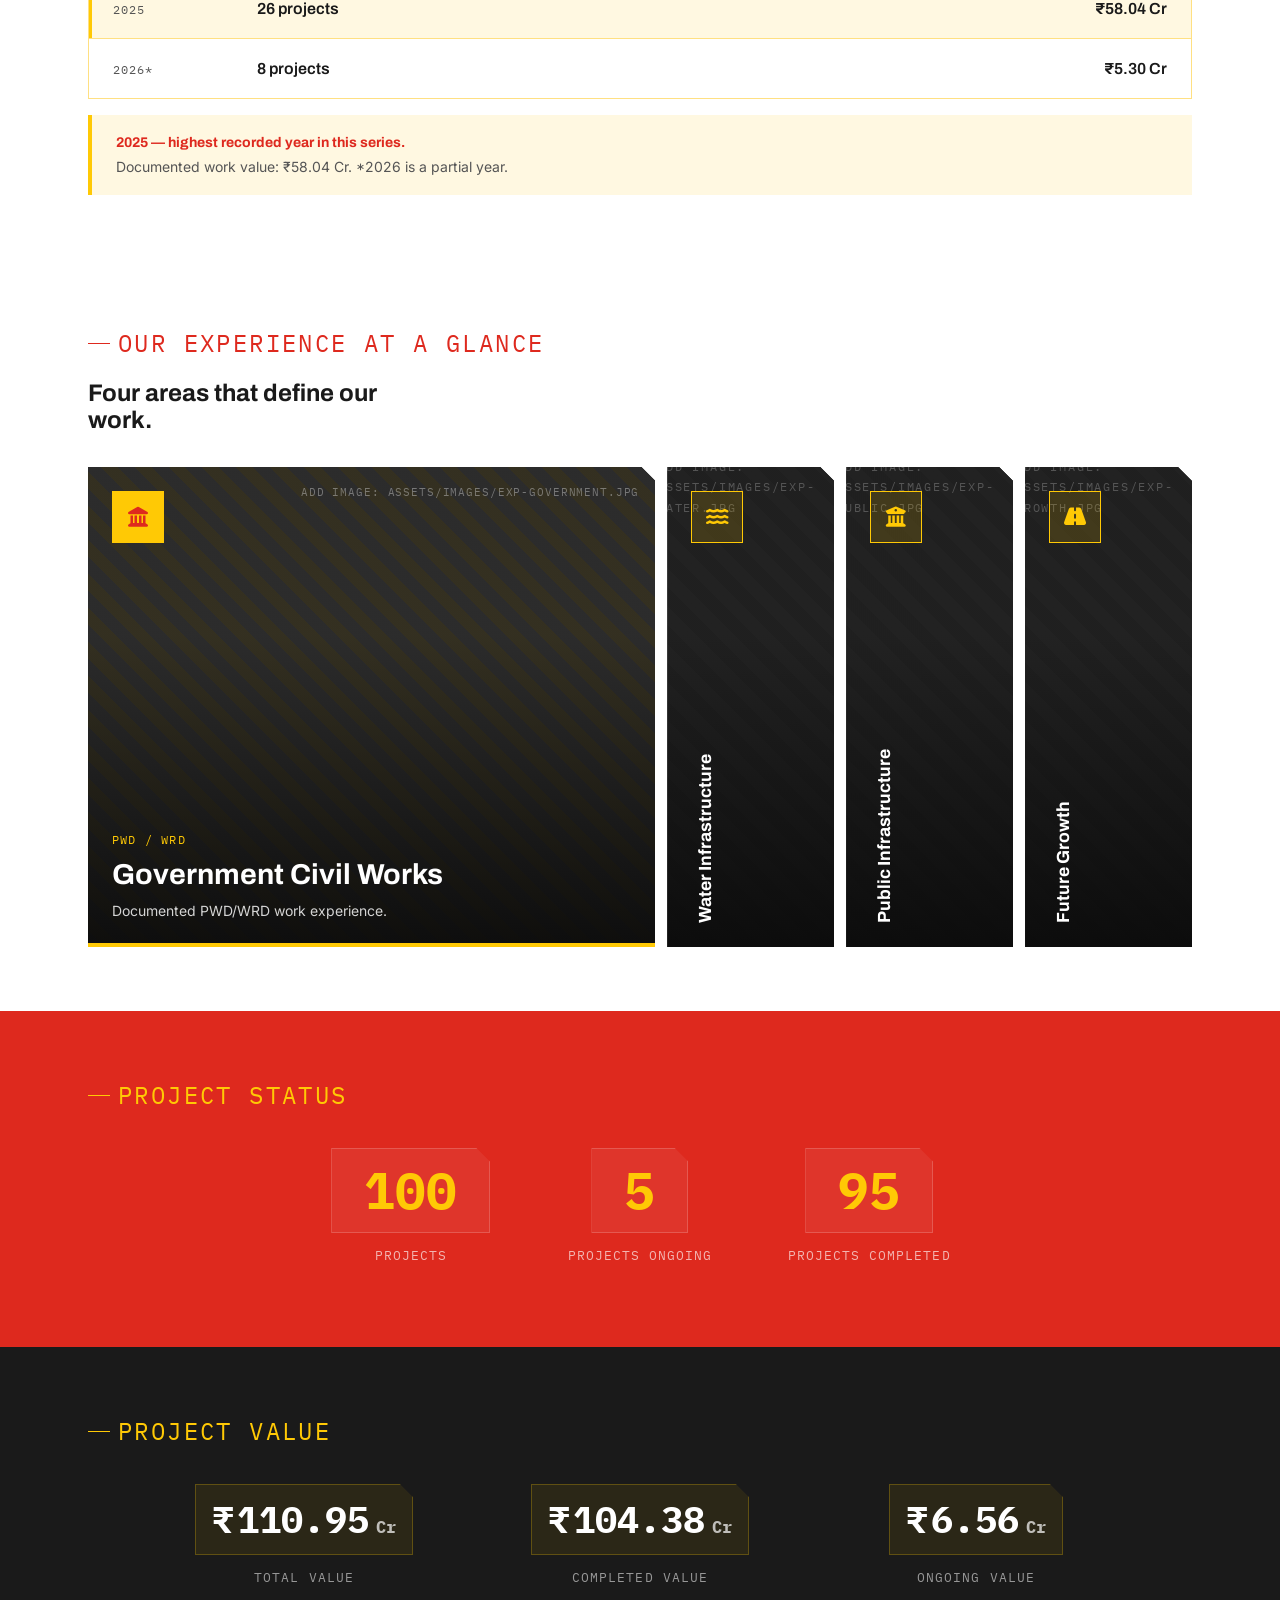
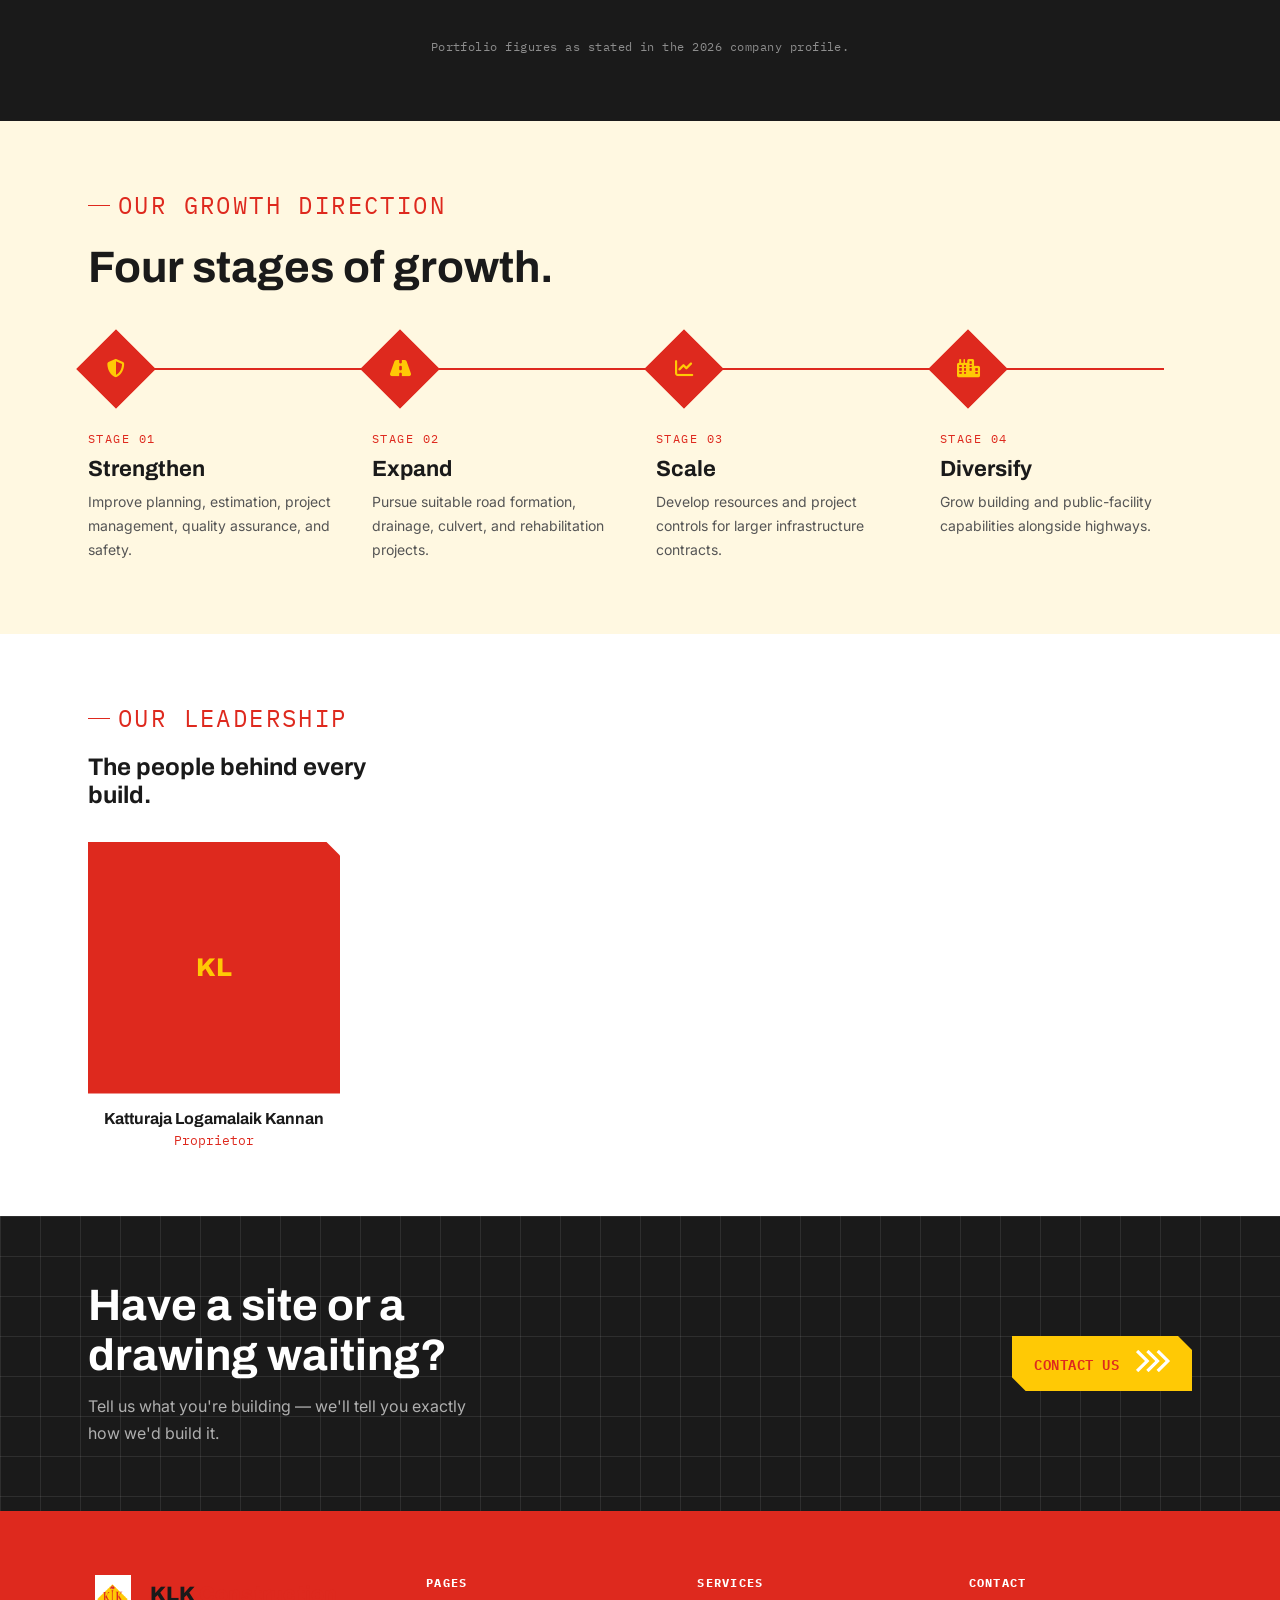
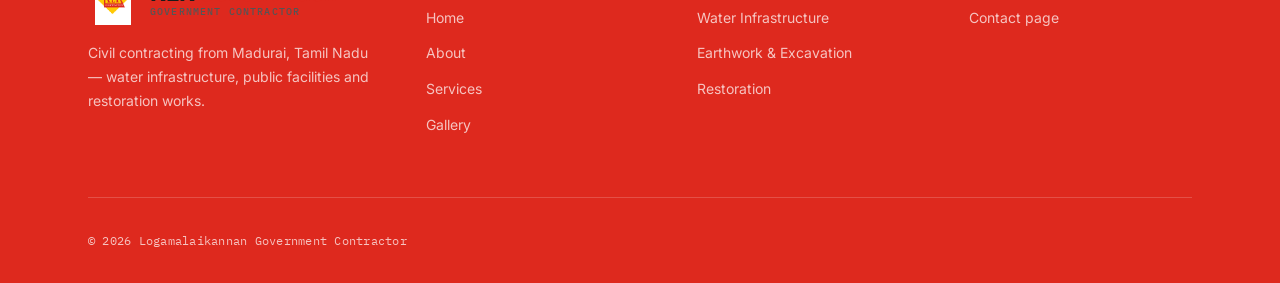
==== commit 8990d5e7: "portfolio trend added" ====
--- a/project/about.html
+++ b/project/about.html
@@ -59,8 +59,16 @@
         </nav>
 
         <div class="navbar__actions">
-          <a href="contact.html" class="btn btn--primary navbar__cta">Get in touch</a>
-          <button class="navbar__toggle" id="navToggle" aria-label="Open menu" aria-controls="navMobile" aria-expanded="false">
+          <a href="contact.html" class="btn btn--primary navbar__cta"
+            >Get in touch</a
+          >
+          <button
+            class="navbar__toggle"
+            id="navToggle"
+            aria-label="Open menu"
+            aria-controls="navMobile"
+            aria-expanded="false"
+          >
             <span></span><span></span><span></span>
           </button>
         </div>
@@ -193,6 +201,85 @@
       </div>
     </section>
 
+    <!-- ============================= PORTFOLIO TREND ============================= -->
+    <section class="trend">
+      <div class="container">
+        <span class="eyebrow" data-aos="fade-up">Portfolio Trend</span>
+        <h2 data-aos="fade-up">Documented work value by year.</h2>
+
+        <div class="trend__chart" data-aos="fade-up">
+          <svg
+            id="trendChart"
+            viewBox="0 0 640 300"
+            role="img"
+            aria-label="Documented work value by year, in crores of rupees"
+          ></svg>
+        </div>
+
+        <span class="eyebrow" data-aos="fade-up"
+          >Annual Portfolio Position</span
+        >
+        <h2 data-aos="fade-up">Projects and documented work value.</h2>
+
+        <dl class="info-table" data-aos="fade-up">
+          <div class="info-row info-row--head trend__row" aria-hidden="true">
+            <dt>Year</dt>
+            <dd>Projects</dd>
+            <dd class="trend__val">Value</dd>
+          </div>
+          <div class="info-row trend__row" data-value="1.90">
+            <dt>2018</dt>
+            <dd>4 projects</dd>
+            <dd class="trend__val">₹1.90 Cr</dd>
+          </div>
+          <div class="info-row trend__row" data-value="0.18">
+            <dt>2019</dt>
+            <dd>2 projects</dd>
+            <dd class="trend__val">₹0.18 Cr</dd>
+          </div>
+          <div class="info-row trend__row" data-value="2.47">
+            <dt>2020</dt>
+            <dd>9 projects</dd>
+            <dd class="trend__val">₹2.47 Cr</dd>
+          </div>
+          <div class="info-row trend__row" data-value="1.92">
+            <dt>2021</dt>
+            <dd>21 projects</dd>
+            <dd class="trend__val">₹1.92 Cr</dd>
+          </div>
+          <div class="info-row trend__row" data-value="15.43">
+            <dt>2022</dt>
+            <dd>29 projects</dd>
+            <dd class="trend__val">₹15.43 Cr</dd>
+          </div>
+          <div class="info-row trend__row" data-value="26.83">
+            <dt>2023</dt>
+            <dd>5 projects</dd>
+            <dd class="trend__val">₹26.83 Cr</dd>
+          </div>
+          <div class="info-row trend__row" data-value="6.47">
+            <dt>2024</dt>
+            <dd>3 projects</dd>
+            <dd class="trend__val">₹6.47 Cr</dd>
+          </div>
+          <div class="info-row trend__row trend__row--peak" data-value="58.04">
+            <dt>2025</dt>
+            <dd>26 projects</dd>
+            <dd class="trend__val">₹58.04 Cr</dd>
+          </div>
+          <div class="info-row trend__row" data-value="5.30">
+            <dt>2026*</dt>
+            <dd>8 projects</dd>
+            <dd class="trend__val">₹5.30 Cr</dd>
+          </div>
+        </dl>
+
+        <p class="trend__note" data-aos="fade-up">
+          <strong>2025 — highest recorded year in this series.</strong>
+          Documented work value: ₹58.04 Cr. *2026 is a partial year.
+        </p>
+      </div>
+    </section>
     <!-- ============================= EXPERIENCE AT A GLANCE ============================= -->
     <section class="group group--exp xp">
       <div class="container">
@@ -520,13 +607,20 @@
         <div class="footer__top">
           <div class="footer__brand">
             <a href="index.html" class="navbar__logo">
-              <img class="navbar__logo-img" src="assets/images/logo.png" alt="KLK logo" />
+              <img
+                class="navbar__logo-img"
+                src="assets/images/logo.png"
+                alt="KLK logo"
+              />
               <span class="navbar__logo-text">
                 <strong>KLK <span>Construction</span></strong>
                 <small>Government Contractor</small>
               </span>
             </a>
-            <p>Civil contracting from Madurai, Tamil Nadu — water infrastructure, public facilities and restoration works.</p>
+            <p>
+              Civil contracting from Madurai, Tamil Nadu — water infrastructure,
+              public facilities and restoration works.
+            </p>
           </div>
           <div>
             <h4>Pages</h4>
@@ -634,6 +728,95 @@
         panel.addEventListener("focus", activate);
         panel.addEventListener("click", activate);
       });
+      // Portfolio trend chart (reads values from the table rows)
+      (function () {
+        var rows = document.querySelectorAll(".trend__row[data-value]");
+        var svg = document.getElementById("trendChart");
+        if (!rows.length || !svg) return;
+
+        var pts = Array.prototype.map.call(rows, function (r) {
+          return {
+            year: r.querySelector("dt").textContent.replace("*", ""),
+            v: parseFloat(r.dataset.value),
+          };
+        });
+        var W = 640,
+          H = 300,
+          L = 40,
+          R = 30,
+          T = 30,
+          B = 30;
+        var peak = Math.max.apply(
+          null,
+          pts.map(function (p) {
+            return p.v;
+          }),
+        );
+        var MAX = Math.ceil(peak / 20) * 20;
+        var x = function (i) {
+          return L + (i * (W - L - R)) / (pts.length - 1);
+        };
+        var y = function (v) {
+          return H - B - (v / MAX) * (H - T - B);
+        };
+
+        var s = "";
+        for (var t = 0; t <= MAX; t += 20) {
+          s +=
+            '<line class="trend__grid" x1="' +
+            L +
+            '" x2="' +
+            (W - R) +
+            '" y1="' +
+            y(t) +
+            '" y2="' +
+            y(t) +
+            '"/>' +
+            '<text class="trend__axis trend__axis--y" x="' +
+            (L - 8) +
+            '" y="' +
+            (y(t) + 3) +
+            '">' +
+            t +
+            "</text>";
+        }
+        s +=
+          '<polyline class="trend__line" points="' +
+          pts
+            .map(function (p, i) {
+              return x(i) + "," + y(p.v);
+            })
+            .join(" ") +
+          '"/>';
+        pts.forEach(function (p, i) {
+          var top = p.v === peak;
+          s +=
+            '<circle class="trend__dot' +
+            (top ? " trend__dot--peak" : "") +
+            '" cx="' +
+            x(i) +
+            '" cy="' +
+            y(p.v) +
+            '" r="' +
+            (top ? 6 : 4) +
+            '"/>' +
+            '<text class="trend__lbl" x="' +
+            x(i) +
+            '" y="' +
+            (y(p.v) - 11) +
+            '">' +
+            p.v.toFixed(2) +
+            " Cr</text>" +
+            '<text class="trend__axis trend__axis--x" x="' +
+            x(i) +
+            '" y="' +
+            (H - 10) +
+            '">' +
+            p.year +
+            "</text>";
+        });
+        svg.innerHTML = s;
+      })();
     </script>
   </body>
 </html>
--- a/project/about.css
+++ b/project/about.css
@@ -579,4 +579,46 @@
     transform: translateY(0);
     transition-delay: 0.3s;
   }
-}+}
+/* ==========================================================================
+   Portfolio trend
+   ========================================================================== */
+.trend__chart {
+  margin: var(--space-4) 0 var(--space-7);
+  padding: var(--space-4);
+  background: var(--color-surface);
+  border: 1px solid var(--color-line);
+  border-top: 3px solid var(--color-accent-dark);
+}
+.trend__chart svg { display: block; width: 100%; height: auto; }
+
+.trend__grid  { stroke: var(--color-line); stroke-dasharray: 3 3; }
+.trend__line  { fill: none; stroke: var(--color-navy); stroke-width: 2.5; stroke-linejoin: round; }
+.trend__dot   { fill: var(--color-navy); }
+.trend__dot--peak { fill: var(--color-accent); stroke: var(--color-navy); stroke-width: 2; }
+.trend__axis, .trend__lbl {
+  font-family: var(--font-mono);
+  font-size: 9px;
+  fill: var(--color-steel);
+}
+.trend__lbl { font-weight: 600; fill: var(--color-navy); text-anchor: middle; }
+.trend__axis--y { text-anchor: end; }
+.trend__axis--x { text-anchor: middle; }
+
+.trend__row { grid-template-columns: 1fr auto; }
+.trend__row dt { grid-column: 1; }
+.trend__val { text-align: right; font-family: var(--font-mono); }
+@media (min-width: 640px) {
+  .trend__row { grid-template-columns: 120px 1fr auto; }
+}
+.trend__row--peak { background: var(--color-bg-alt); box-shadow: inset 3px 0 0 var(--color-accent); }
+
+.trend__note {
+  margin-top: var(--space-4);
+  padding: var(--space-4) var(--space-5);
+  background: var(--color-bg-alt);
+  border-left: 4px solid var(--color-accent);
+  color: var(--color-steel);
+  font-size: var(--fs-small);
+}
+.trend__note strong { display: block; color: var(--color-navy); font-family: var(--font-display); }
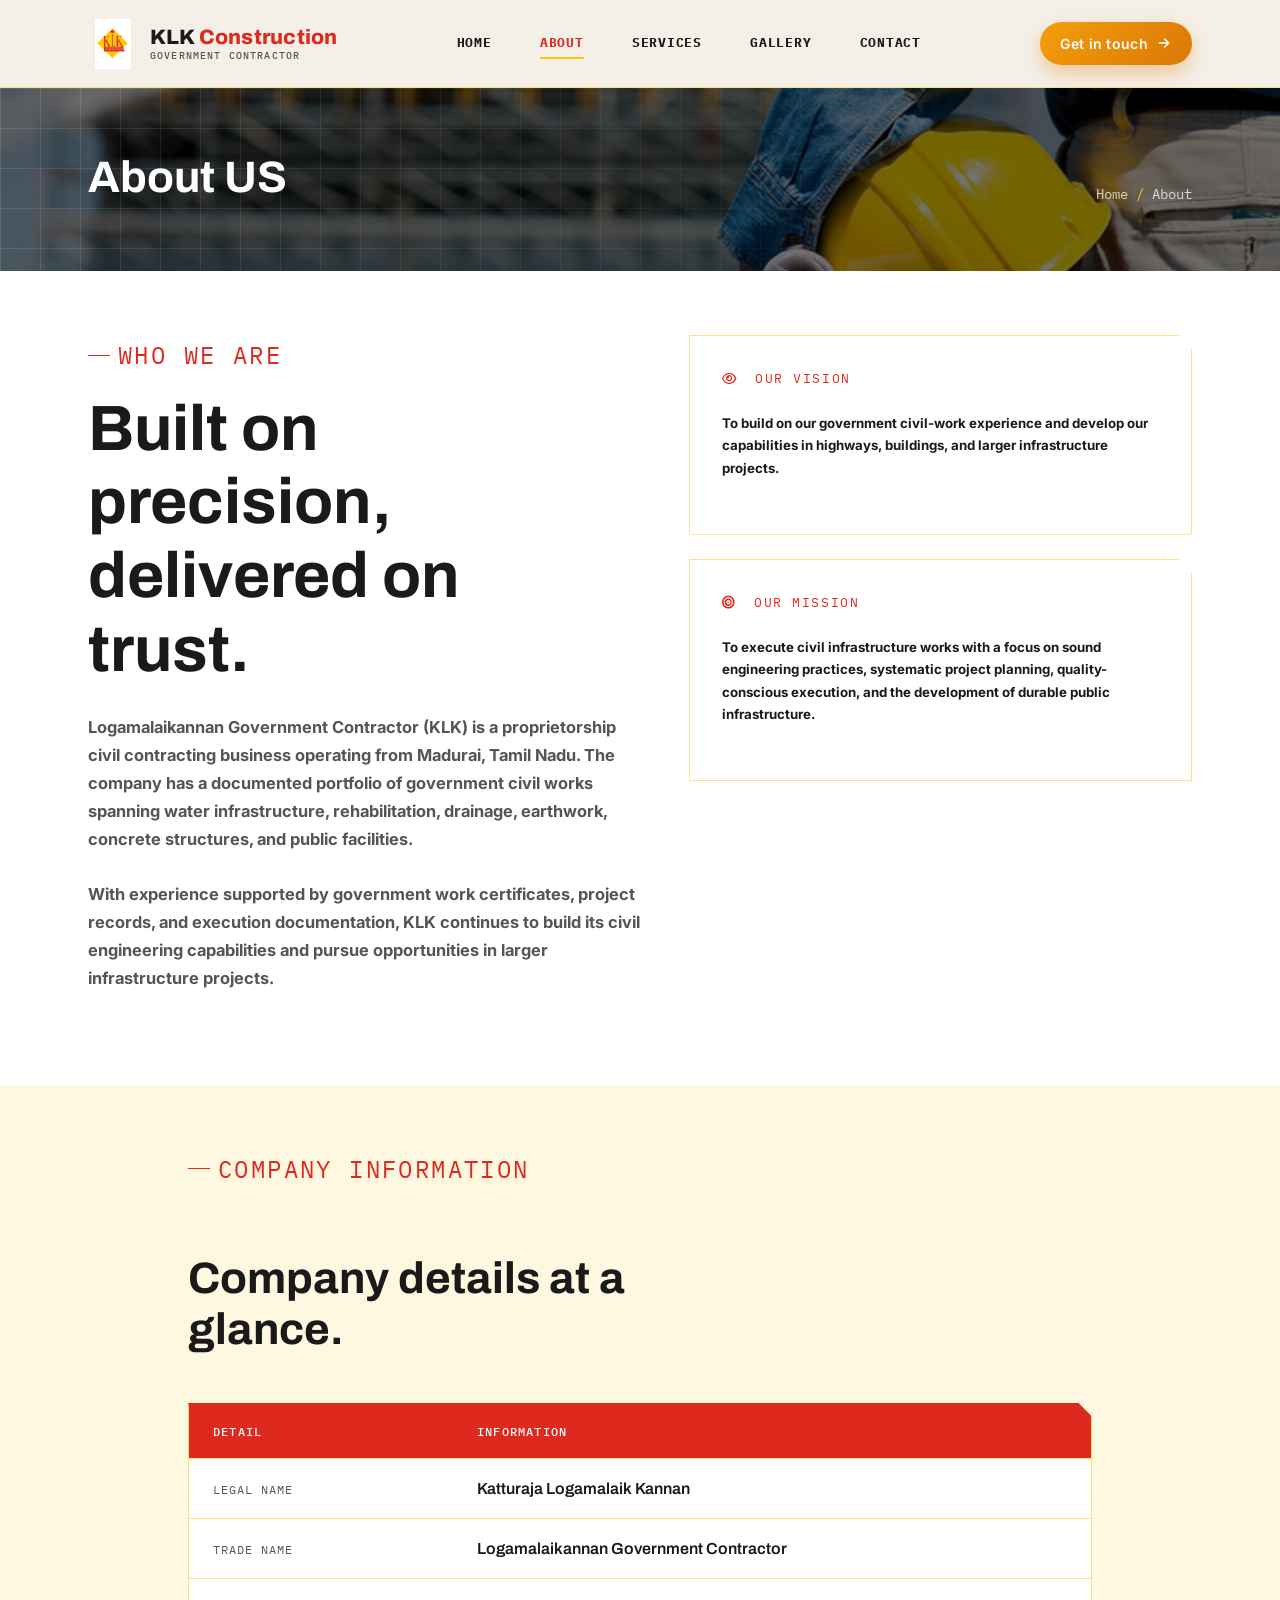
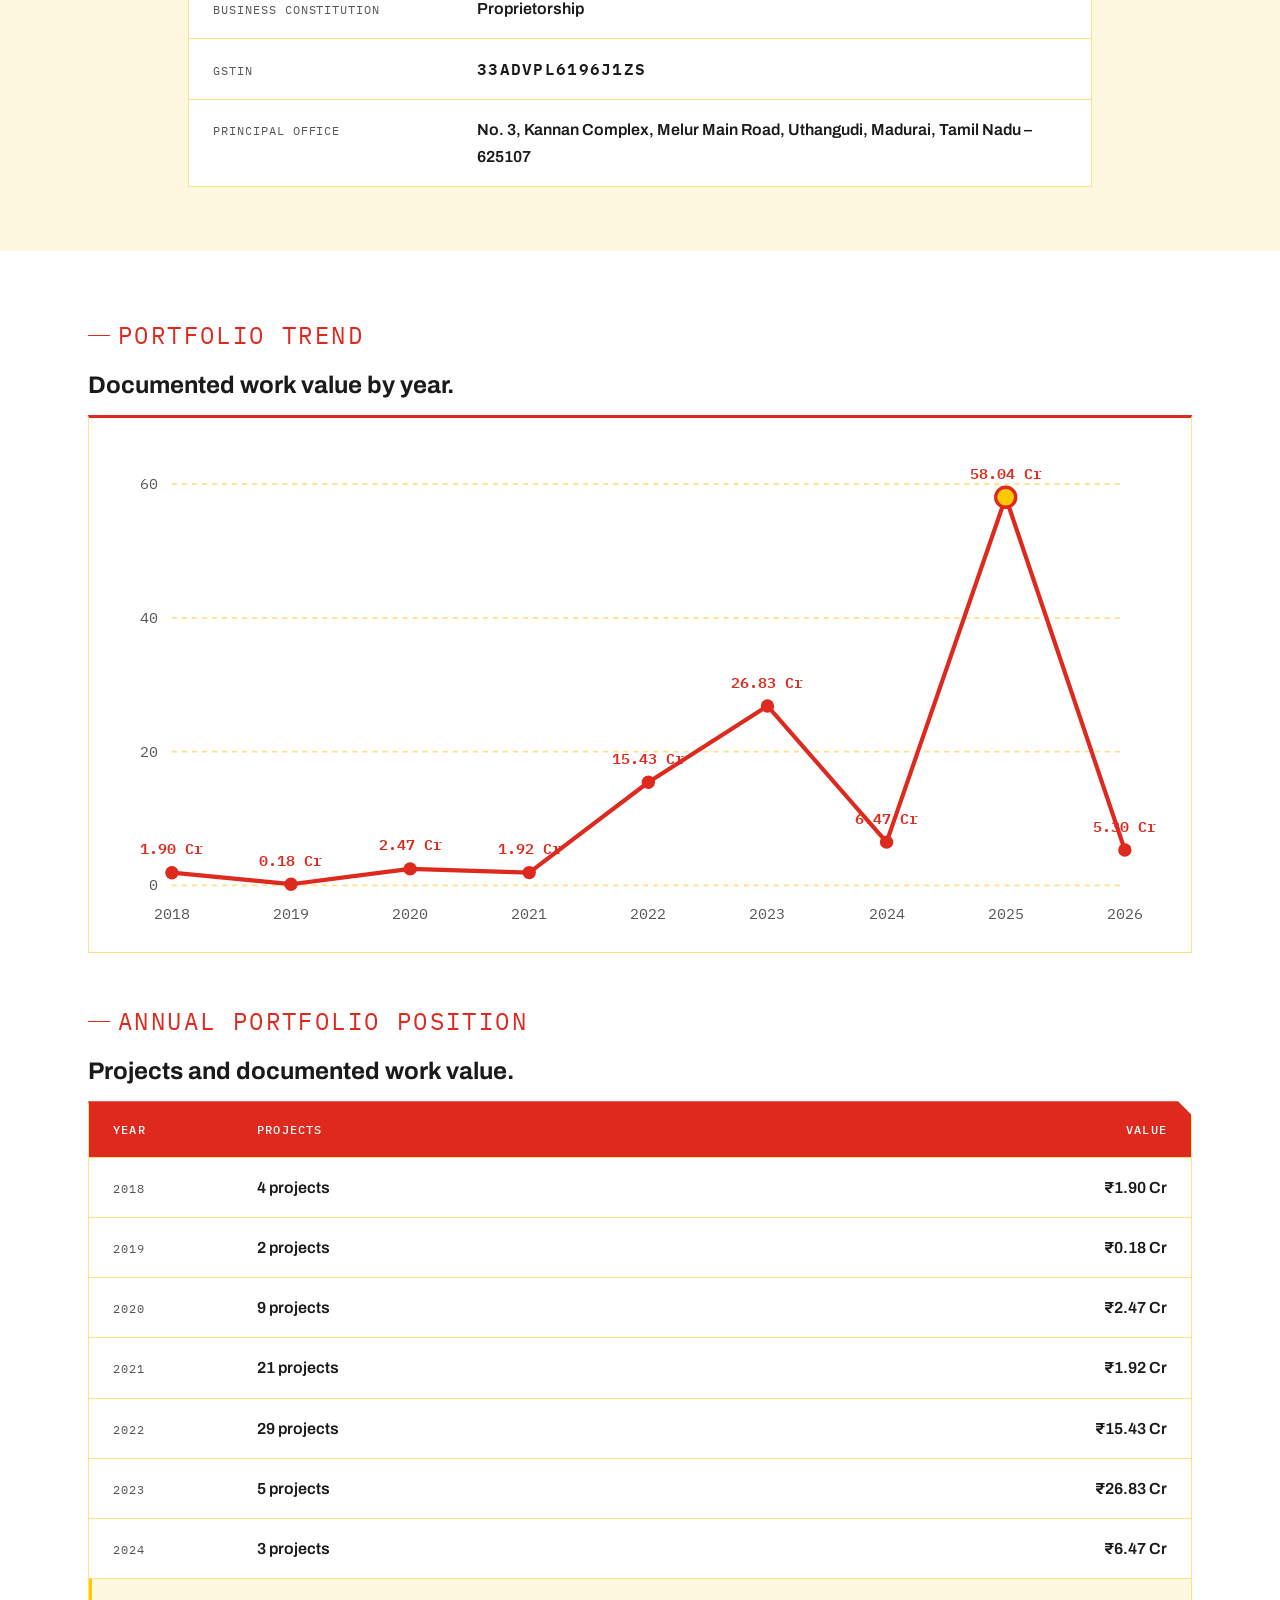
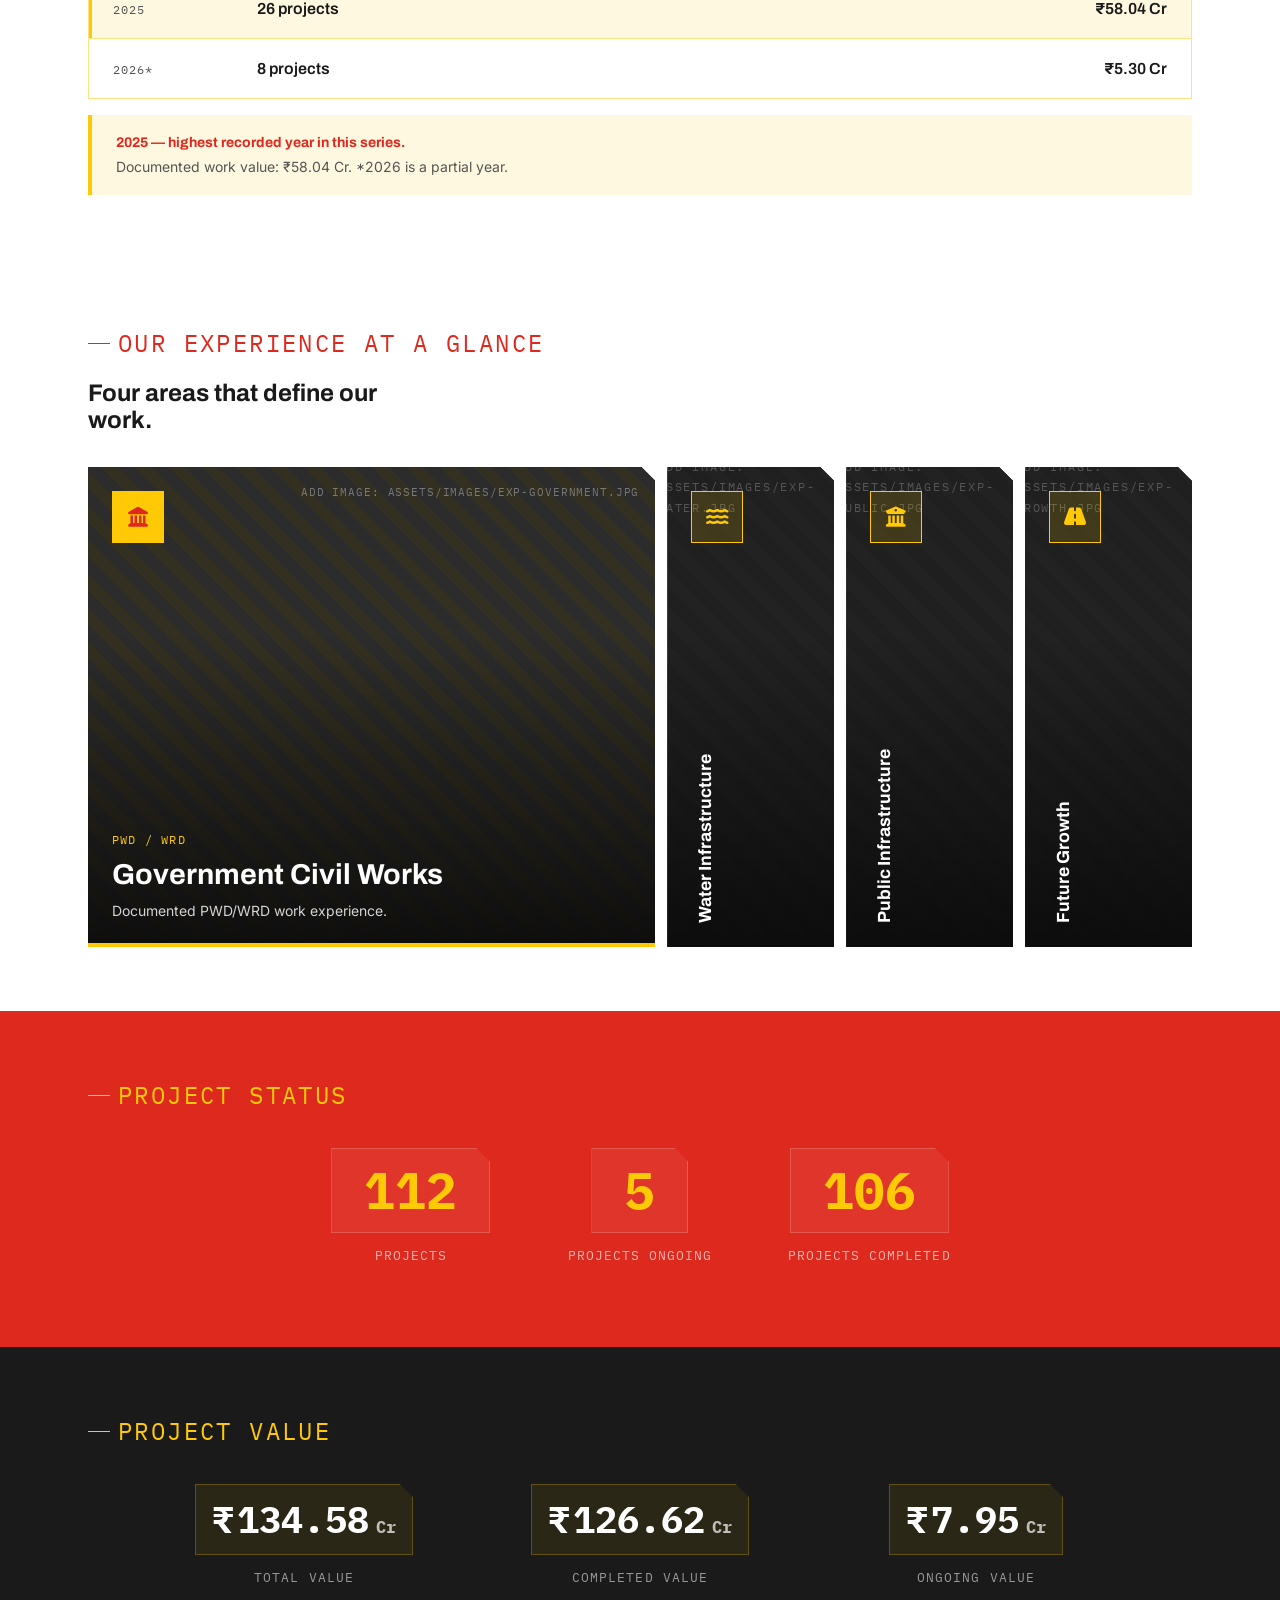
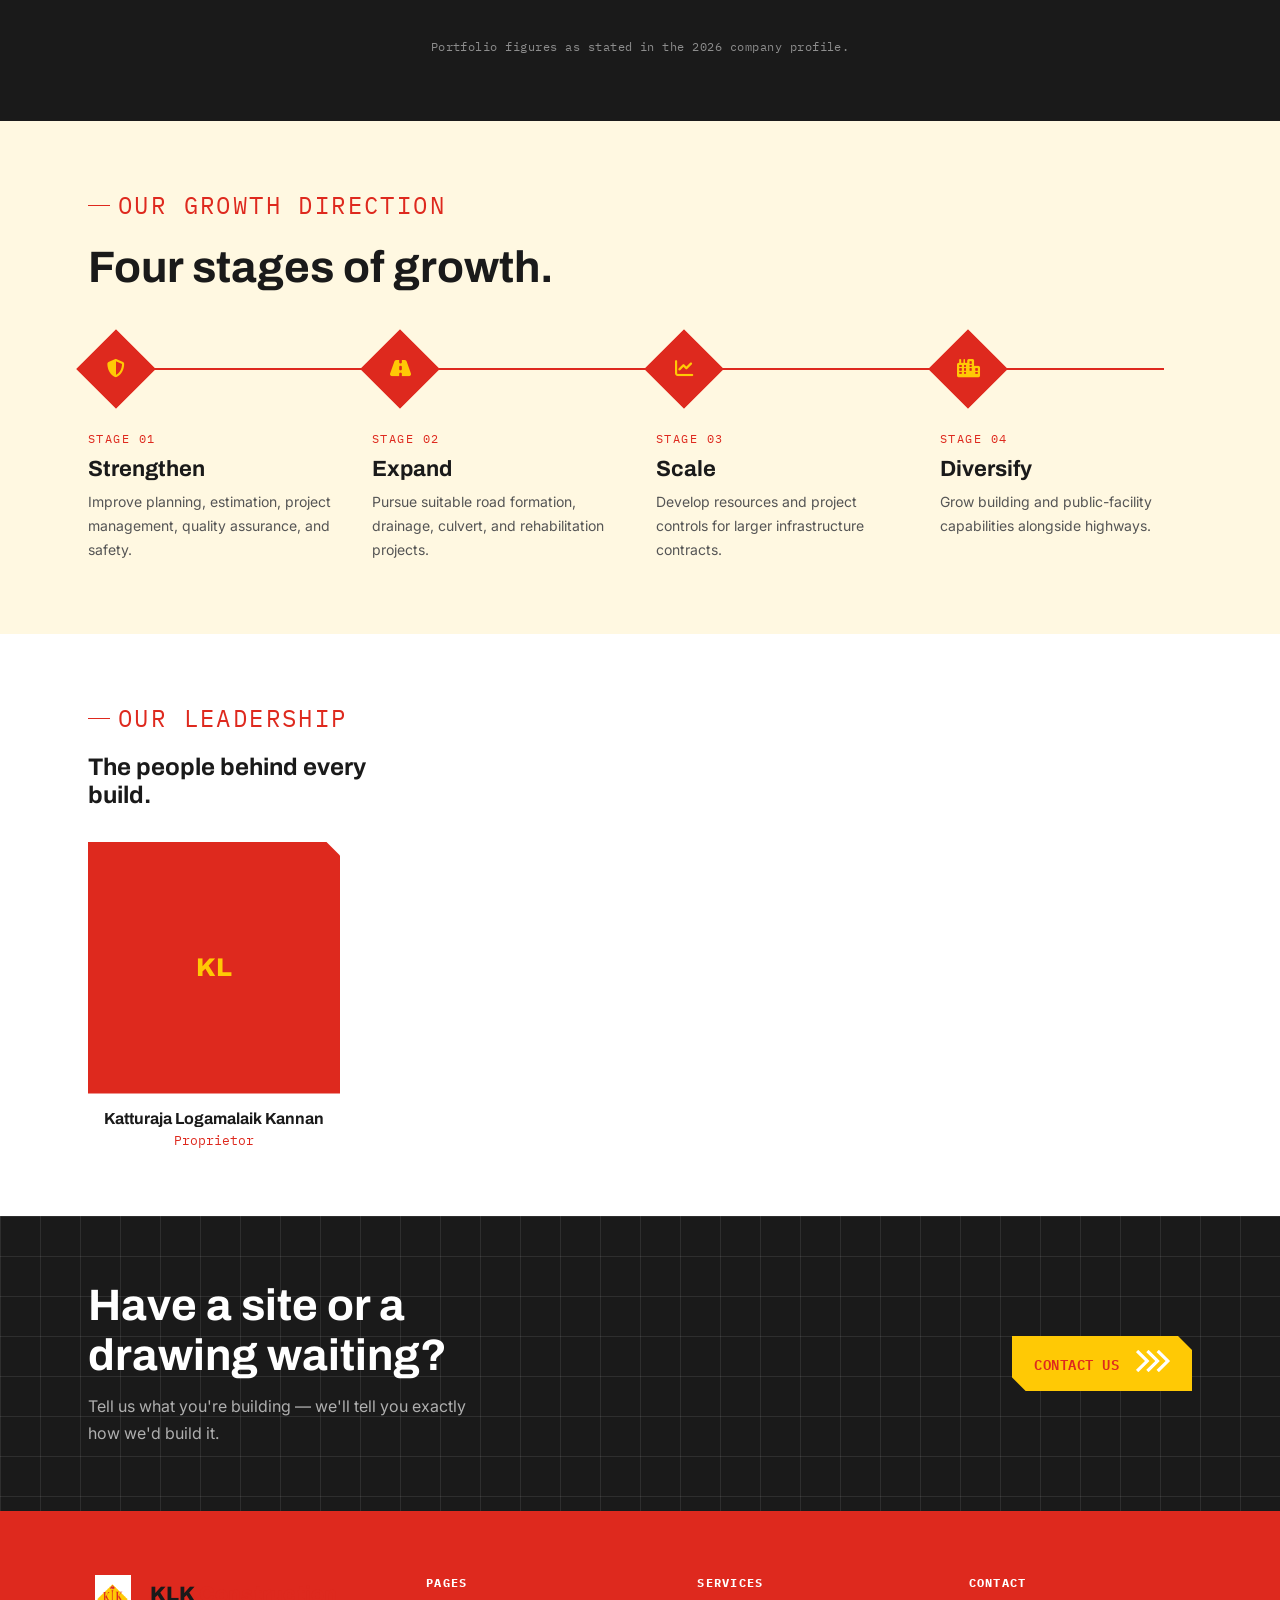
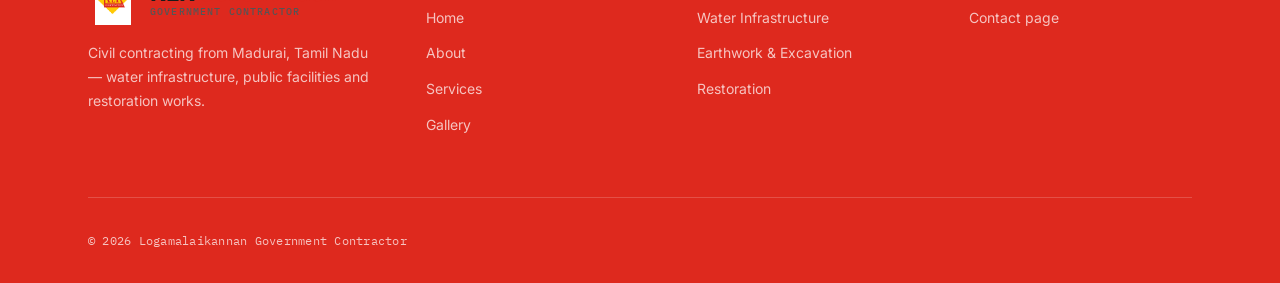
==== commit 86b60511: "button added in nav and make all nav style in style.css" ====
--- a/project/about.html
+++ b/project/about.html
@@ -59,16 +59,13 @@
         </nav>
 
         <div class="navbar__actions">
-          <a href="contact.html" class="btn btn--primary navbar__cta"
-            >Get in touch</a
-          >
-          <button
-            class="navbar__toggle"
-            id="navToggle"
-            aria-label="Open menu"
-            aria-controls="navMobile"
-            aria-expanded="false"
-          >
+          <a href="contact.html" class="klk-getintouch-btn">
+            Get in touch
+            <svg viewBox="0 0 24 24" width="16" height="16" fill="none" stroke="currentColor" stroke-width="2.2" stroke-linecap="round" stroke-linejoin="round" aria-hidden="true">
+              <path d="M5 12h14M13 6l6 6-6 6"/>
+            </svg>
+          </a>
+          <button class="navbar__toggle" id="navToggle" type="button" aria-label="Open menu" aria-expanded="false">
             <span></span><span></span><span></span>
           </button>
         </div>
--- a/project/css/style.css
+++ b/project/css/style.css
@@ -418,8 +418,8 @@
   gap: var(--space-5);
 }
 
-.navbar__cta {
-  display: none;
+.navbar__actions .klk-getintouch-btn {
+  display: inline-flex;
 }
 
 /* ================= Hamburger ================= */
@@ -498,15 +498,17 @@
     display: flex;
   }
 
-  .navbar__cta {
-    display: inline-flex;
-  }
-
   .navbar__toggle {
     display: none;
   }
 
   .navbar__mobile {
+    display: none;
+  }
+}
+
+@media (max-width: 1023px) {
+  .navbar__actions .klk-getintouch-btn {
     display: none;
   }
 }
@@ -1276,9 +1278,66 @@
   pointer-events: auto;
 }
 
+
+/* <--klk .klk getintouch button navbar --> */
+.klk-getintouch-btn {
+  position: relative;
+  display: inline-flex;
+  align-items: center;
+  gap: 8px;
+  padding: 10px 20px;
+  font-weight: 600;
+  font-size: 0.875rem;
+  letter-spacing: 0.3px;
+  color: #fff;
+  text-decoration: none;
+  background: linear-gradient(135deg, #f59e0b, #d97706);
+  border-radius: 999px;
+  overflow: hidden;
+  box-shadow: 0 8px 20px rgba(217, 119, 6, 0.35);
+  transition: transform 0.25s ease, box-shadow 0.25s ease;
+}
+
+.klk-getintouch-btn svg {
+  transition: transform 0.25s ease;
+}
+
+.klk-getintouch-btn::before {
+  content: "";
+  position: absolute;
+  top: 0;
+  left: -75%;
+  width: 50%;
+  height: 100%;
+  background: linear-gradient(120deg, transparent, rgba(255, 255, 255, 0.45), transparent);
+  transform: skewX(-20deg);
+}
+
+.klk-getintouch-btn:hover {
+  transform: translateY(-3px);
+  box-shadow: 0 12px 28px rgba(217, 119, 6, 0.5);
+}
+
+.klk-getintouch-btn:hover svg {
+  transform: translateX(5px);
+}
+
+.klk-getintouch-btn:hover::before {
+  left: 130%;
+  transition: left 0.6s ease;
+}
+
+.klk-getintouch-btn:active {
+  transform: translateY(-1px);
+}
+
+.klk-getintouch-btn:focus-visible {
+  outline: 3px solid rgba(245, 158, 11, 0.5);
+  outline-offset: 3px;
+}
 @media (prefers-reduced-motion: reduce) {
   .group-card__content,
   .group-card__desc {
     transition: none;
   }
-}+}
